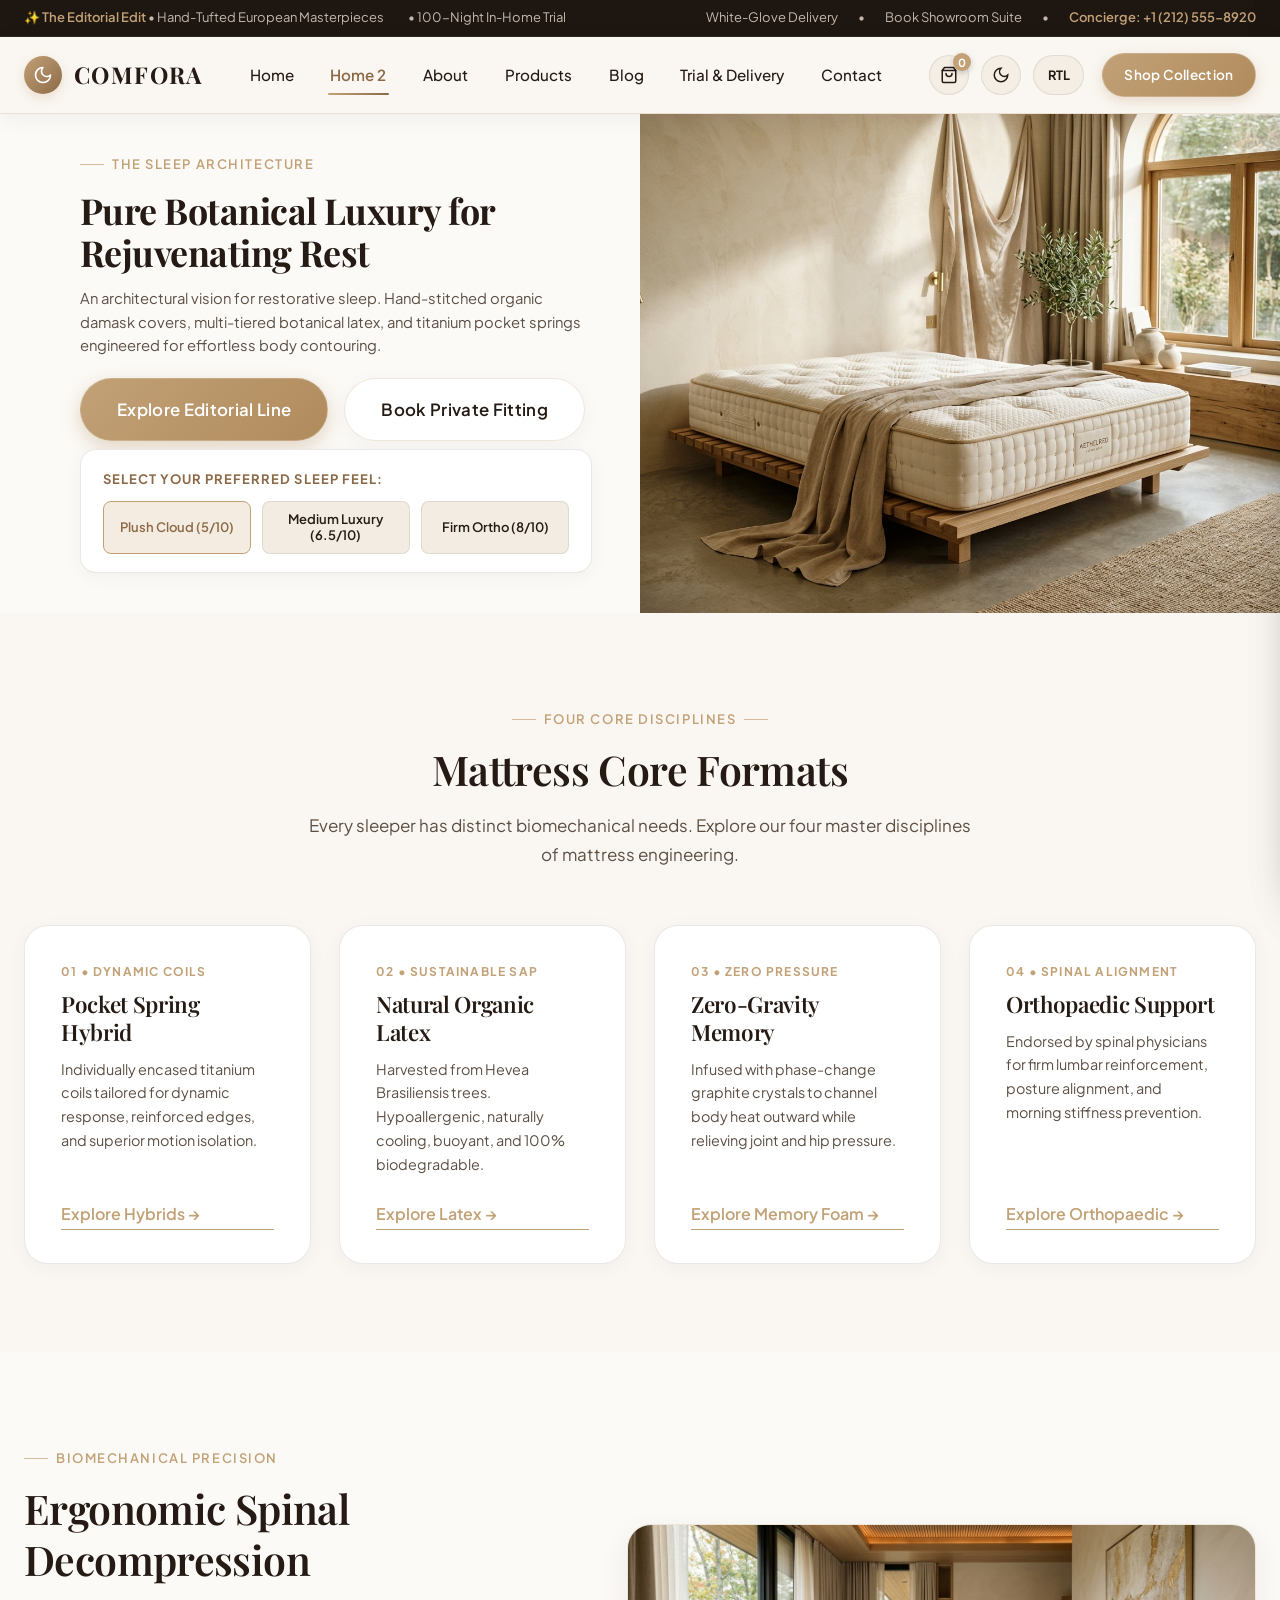
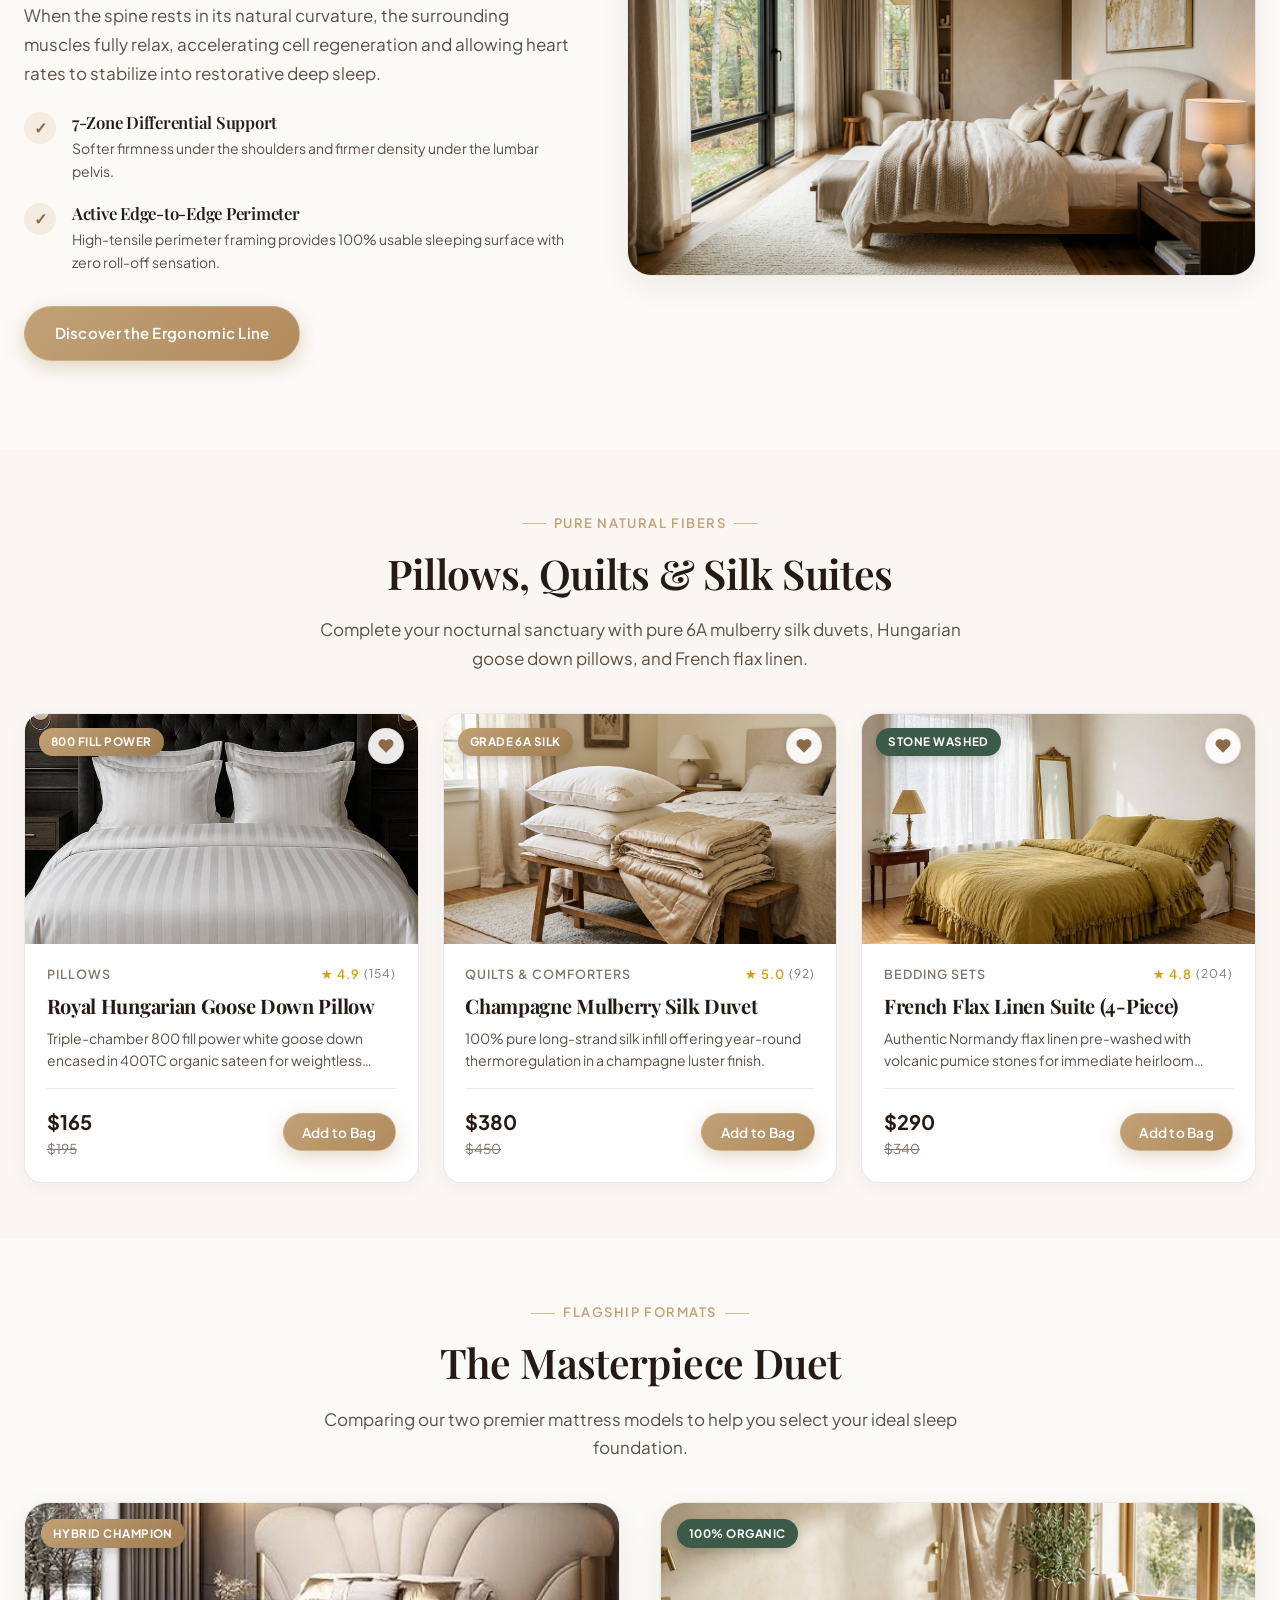
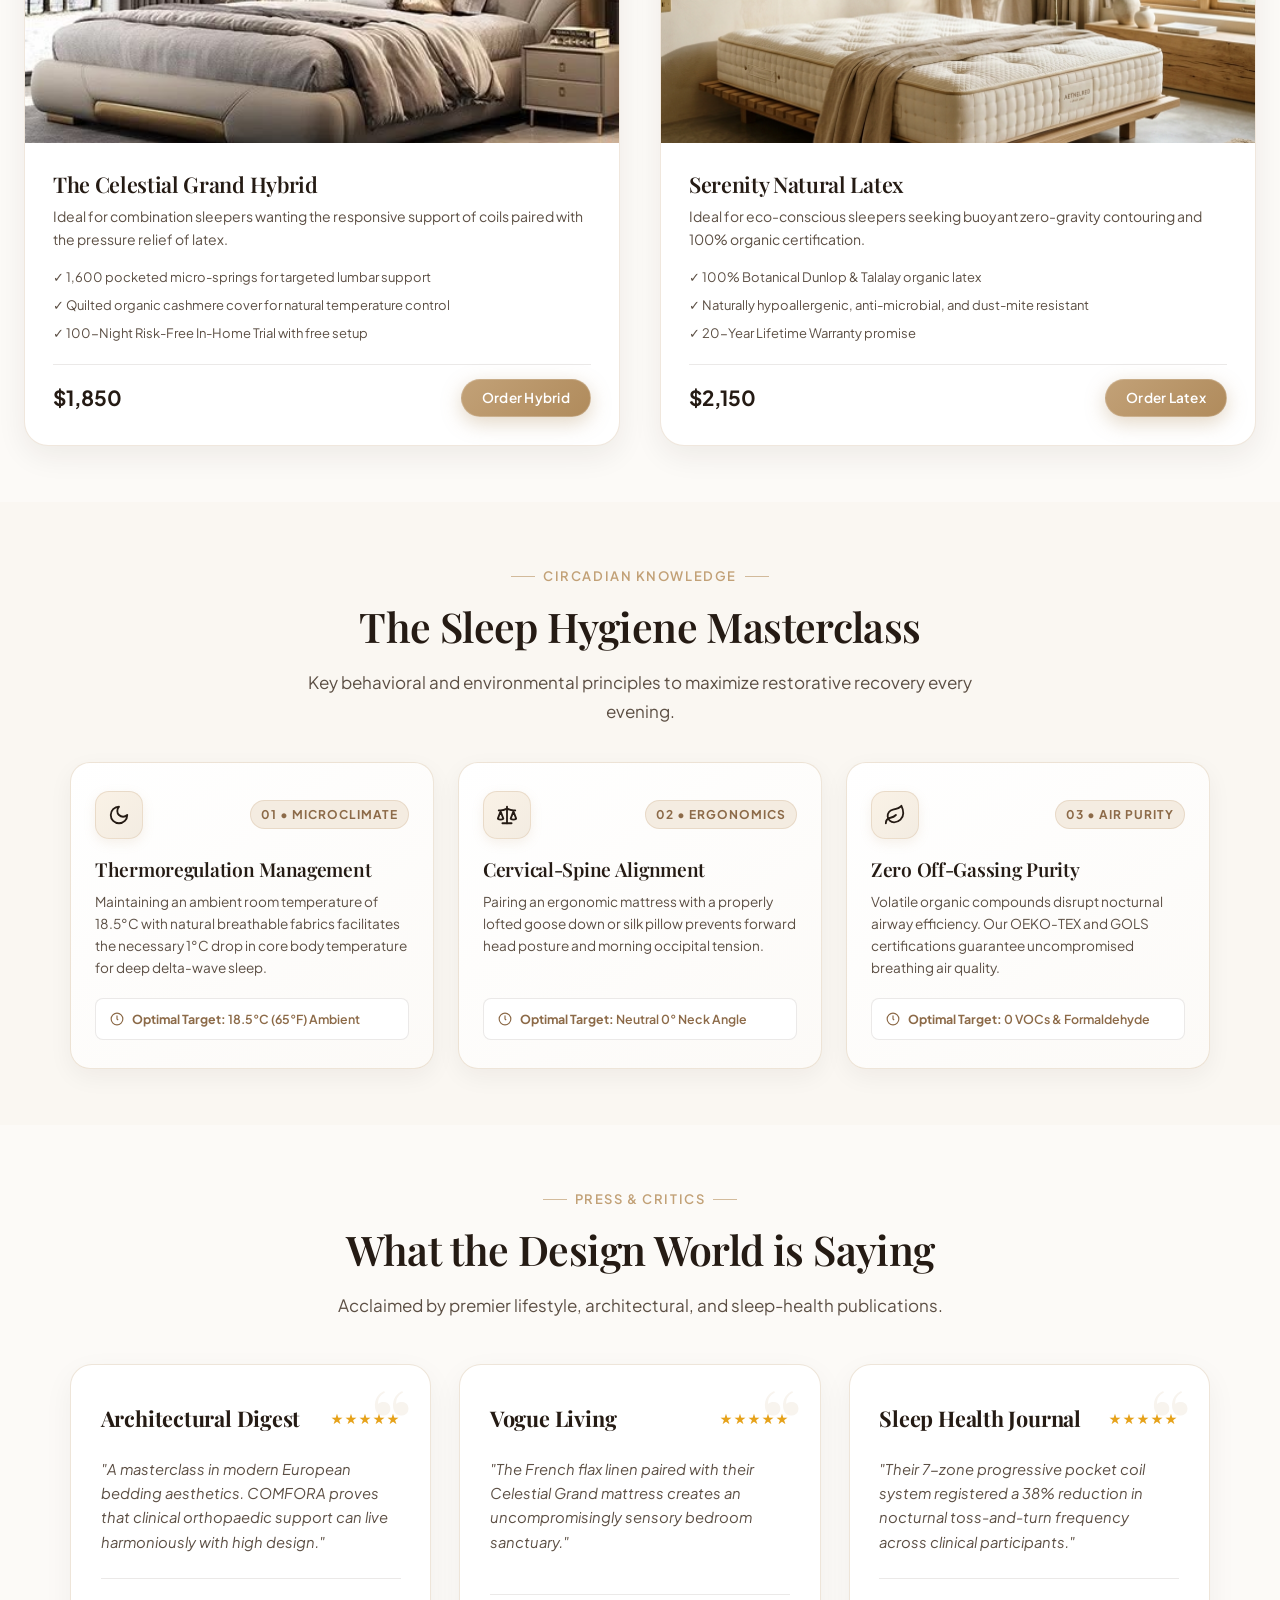
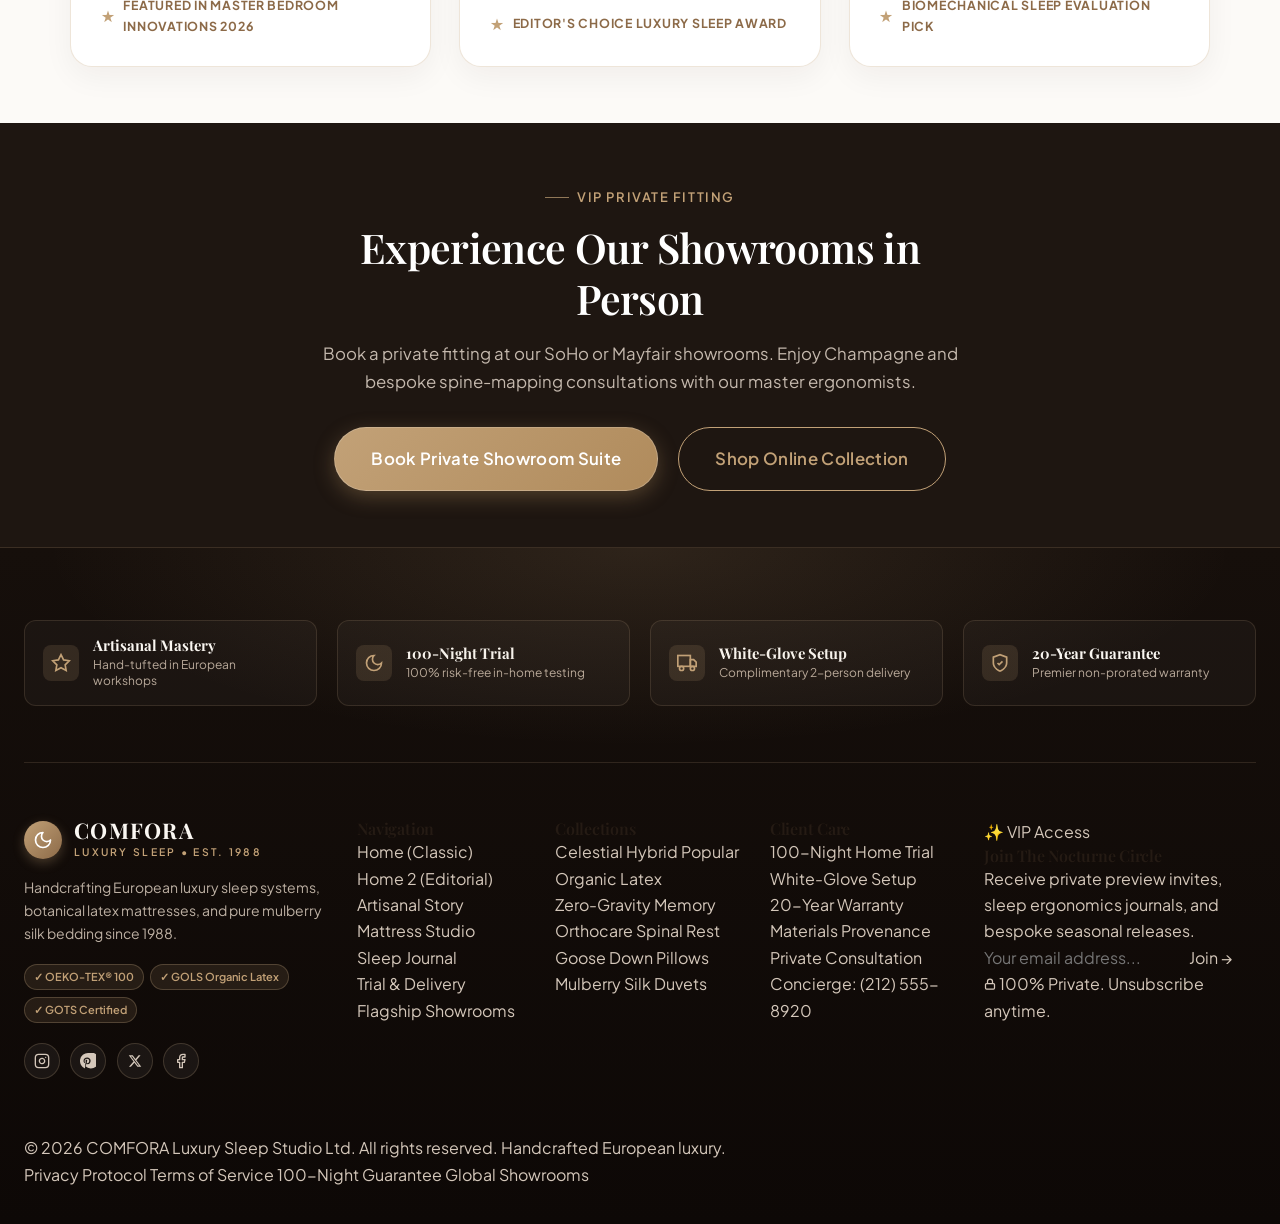
==== home2.html @ 0bb502ea "first commit" ====
<!DOCTYPE html>
<html lang="en">
<head>
  <meta charset="UTF-8">
  <meta name="viewport" content="width=device-width, initial-scale=1.0">
  <title>COMFORA | Modern Editorial Studio - Curated Mattresses &amp; Bedding</title>
  <meta name="description" content="Explore COMFORA's editorial mattress collection: botanical latex, pocket spring systems, silk quilts, and luxury down pillows with a 100-night trial.">
  <link rel="icon" type="image/svg+xml" href="assets/images/favicon.svg">
  <link rel="stylesheet" href="assets/css/style.css">
  <link rel="stylesheet" href="assets/css/components.css">
  <link rel="stylesheet" href="assets/css/pages.css">
</head>
<body>

  <!-- Top Bar -->
  <div class="top-bar">
    <div class="top-bar-inner">
      <div class="top-bar-left">
        <span>✨ <strong class="top-bar-highlight">The Editorial Edit</strong> • Hand-Tufted European Masterpieces</span>
        <span>• 100-Night In-Home Trial</span>
      </div>
      <div class="top-bar-right">
        <a href="trial-delivery.html" class="top-bar-link">White-Glove Delivery</a>
        <span>•</span>
        <a href="contact.html" class="top-bar-link">Book Showroom Suite</a>
        <span>•</span>
        <span class="top-bar-highlight">Concierge: +1 (212) 555-8920</span>
      </div>
    </div>
  </div>

  <!-- Site Header -->
  <header class="site-header">
    <div class="container header-inner">
      <!-- Logo -->
      <a href="index.html" class="brand-logo">
        <div class="brand-icon">
          <svg width="20" height="20" viewBox="0 0 24 24" fill="none" stroke="currentColor" stroke-width="2" stroke-linecap="round" stroke-linejoin="round">
            <path d="M12 3a6 6 0 0 0 9 9 9 9 0 1 1-9-9Z"/>
          </svg>
        </div>
        <div class="brand-text">
          <span class="brand-name">COMFORA</span>
        </div>
      </a>

      <!-- Desktop Navigation -->
      <nav class="main-nav">
        <a href="index.html" class="nav-link">Home</a>
        <a href="home2.html" class="nav-link active">Home 2</a>
        <a href="about.html" class="nav-link">About</a>
        <a href="products.html" class="nav-link">Products</a>
        <a href="blog.html" class="nav-link">Blog</a>
        <a href="trial-delivery.html" class="nav-link">Trial & Delivery</a>
        <a href="contact.html" class="nav-link">Contact</a>
      </nav>

      <!-- Header Actions -->
      <div class="header-actions">


        <button class="header-action-btn header-cart-btn" onclick="AuraCart.openCartDrawer()" aria-label="Shopping Bag" title="Shopping Bag">
          <svg width="18" height="18" viewBox="0 0 24 24" fill="none" stroke="currentColor" stroke-width="2" stroke-linecap="round" stroke-linejoin="round"><path d="M6 2 3 6v14a2 2 0 0 0 2 2h14a2 2 0 0 0 2-2V6l-3-4Z"/><path d="M3 6h18"/><path d="M16 10a4 4 0 0 1-8 0"/></svg>
          <span class="header-badge-count cart-count-badge">0</span>
        </button>

        <button class="header-action-btn header-theme-toggle" onclick="AuraTheme.toggleTheme(event)" aria-label="Toggle Theme" title="Toggle Theme"><svg width="18" height="18" viewBox="0 0 24 24" fill="none" stroke="currentColor" stroke-width="2"><path d="M12 3a6 6 0 0 0 9 9 9 9 0 1 1-9-9Z"/></svg></button>
        <button class="header-rtl-btn header-rtl-toggle" onclick="AuraTheme.toggleRTL(event)" aria-label="Toggle Direction" title="Toggle RTL/LTR">RTL</button>

        <a href="products.html" class="btn btn-primary btn-sm header-cta-btn">Shop Collection</a>

        <button class="hamburger-btn" id="hamburgerBtn" aria-label="Toggle Menu">
          <span class="hamburger-line"></span>
          <span class="hamburger-line"></span>
          <span class="hamburger-line"></span>
        </button>
      </div>
    </div>
  </header>

  <!-- Mobile Drawer Menu -->
  <div class="mobile-nav-backdrop" id="mobileNavBackdrop"></div>
  <aside class="mobile-nav-drawer" id="mobileNavDrawer">
    <div class="mobile-nav-header">
      <div class="brand-text">
        <span class="brand-name" style="font-size: 1.25rem;">COMFORA</span>
      </div>
      <button class="mobile-nav-close" id="mobileNavClose" aria-label="Close Menu">✕</button>
    </div>

    <!-- Mobile Cart Button in Drawer -->
    <div class="mobile-drawer-cart-row">
      <button class="mobile-drawer-cart-btn" onclick="AuraCart.openCartDrawer(); document.getElementById('mobileNavClose').click();">
        <svg width="18" height="18" viewBox="0 0 24 24" fill="none" stroke="currentColor" stroke-width="2"><path d="M6 2 3 6v14a2 2 0 0 0 2 2h14a2 2 0 0 0 2-2V6l-3-4Z"/><path d="M3 6h18"/><path d="M16 10a4 4 0 0 1-8 0"/></svg>
        <span>Shopping Bag (<strong class="cart-count-badge">0</strong>)</span>
      </button>
    </div>

    <nav class="mobile-nav-links">
      <a href="index.html" class="mobile-nav-link">Home <span>→</span></a>
      <a href="home2.html" class="mobile-nav-link active">Home 2 <span>→</span></a>
      <a href="about.html" class="mobile-nav-link">About Us <span>→</span></a>
      <a href="products.html" class="mobile-nav-link">Mattresses &amp; Bedding <span>→</span></a>
      <a href="blog.html" class="mobile-nav-link">Sleep Journal <span>→</span></a>
      <a href="trial-delivery.html" class="mobile-nav-link">100-Night Trial &amp; Delivery <span>→</span></a>
      <a href="contact.html" class="mobile-nav-link">Showrooms &amp; Contact <span>→</span></a>
    </nav>
    <div style="margin-top: auto; padding-top: 1.5rem; border-top: 1px solid var(--border-light);">
      <a href="products.html" class="btn btn-primary btn-block" style="width: 100%; margin-bottom: 0.75rem; text-align: center;">Shop Collection</a>
      <div style="font-size: 0.8125rem; color: var(--text-muted); text-align: center;">VIP Concierge: +1 (212) 555-8920</div>
    </div>
  </aside>

  <!-- MAIN PAGE CONTENT (EXACTLY 8 SECTIONS) -->
  <main id="mainContent">

    <!-- SECTION 1: EDITORIAL SPLIT-SCREEN HERO -->
    <section class="hero-split" id="editorialHeroSection">
      <div class="hero-split-left">
        <span class="section-tag no-after">The Sleep Architecture</span>
        <h1 class="hero-title" style="font-size: clamp(1.85rem, 2.8vw, 2.5rem);">
          Pure Botanical Luxury for Rejuvenating Rest
        </h1>
        <p class="hero-lead">
          An architectural vision for restorative sleep. Hand-stitched organic damask covers, multi-tiered botanical latex, and titanium pocket springs engineered for effortless body contouring.
        </p>

        <div style="display: flex; gap: 1rem; flex-wrap: wrap;">
          <a href="products.html" class="btn btn-primary btn-lg">Explore Editorial Line</a>
          <a href="contact.html" class="btn btn-secondary btn-lg">Book Private Fitting</a>
        </div>

        <!-- Interactive Mattress Quick Selector -->
        <div class="hero-quick-selector">
          <div style="font-size: 0.8125rem; font-weight: 700; text-transform: uppercase; color: var(--accent-bronze); letter-spacing: 0.08em;">
            Select Your Preferred Sleep Feel:
          </div>
          <div class="selector-grid">
            <button class="selector-option-btn active" onclick="this.parentElement.querySelectorAll('.selector-option-btn').forEach(b=>b.classList.remove('active')); this.classList.add('active');">
              Plush Cloud (5/10)
            </button>
            <button class="selector-option-btn" onclick="this.parentElement.querySelectorAll('.selector-option-btn').forEach(b=>b.classList.remove('active')); this.classList.add('active');">
              Medium Luxury (6.5/10)
            </button>
            <button class="selector-option-btn" onclick="this.parentElement.querySelectorAll('.selector-option-btn').forEach(b=>b.classList.remove('active')); this.classList.add('active');">
              Firm Ortho (8/10)
            </button>
          </div>
        </div>
      </div>

      <div class="hero-split-right">
        <img src="assets/images/hero_editorial.jpg" alt="COMFORA Editorial Mattress in Architecturally Lit Room">
      </div>
    </section>

    <!-- SECTION 2: MATTRESS ARCHITECTURAL CATEGORIES -->
    <section class="section-padding" id="categoriesArchitectureSection">
      <div class="container">
        <div class="section-header">
          <span class="section-tag">Four Core Disciplines</span>
          <h2 class="section-title">Mattress Core Formats</h2>
          <p class="section-desc">Every sleeper has distinct biomechanical needs. Explore our four master disciplines of mattress engineering.</p>
        </div>

        <div style="display: grid; grid-template-columns: repeat(auto-fit, minmax(260px, 1fr)); gap: 1.75rem;">
          <!-- Discipline 1 -->
          <div style="background: var(--bg-card); border-radius: var(--radius-lg); padding: 2.25rem; border: 1px solid var(--border-light); box-shadow: var(--shadow-subtle); display: flex; flex-direction: column;">
            <div style="font-size: 0.75rem; font-weight: 700; color: var(--accent-gold); text-transform: uppercase; letter-spacing: 0.1em; margin-bottom: 0.5rem;">01 • Dynamic Coils</div>
            <h3 style="font-family: var(--font-serif); font-size: 1.4rem; margin-bottom: 0.75rem;">Pocket Spring Hybrid</h3>
            <p style="font-size: 0.9rem; color: var(--text-secondary); line-height: 1.65; margin-bottom: 1.5rem;">Individually encased titanium coils tailored for dynamic response, reinforced edges, and superior motion isolation.</p>
            <a href="products.html" class="btn-link" style="margin-top: auto;">Explore Hybrids →</a>
          </div>

          <!-- Discipline 2 -->
          <div style="background: var(--bg-card); border-radius: var(--radius-lg); padding: 2.25rem; border: 1px solid var(--border-light); box-shadow: var(--shadow-subtle); display: flex; flex-direction: column;">
            <div style="font-size: 0.75rem; font-weight: 700; color: var(--accent-gold); text-transform: uppercase; letter-spacing: 0.1em; margin-bottom: 0.5rem;">02 • Sustainable Sap</div>
            <h3 style="font-family: var(--font-serif); font-size: 1.4rem; margin-bottom: 0.75rem;">Natural Organic Latex</h3>
            <p style="font-size: 0.9rem; color: var(--text-secondary); line-height: 1.65; margin-bottom: 1.5rem;">Harvested from Hevea Brasiliensis trees. Hypoallergenic, naturally cooling, buoyant, and 100% biodegradable.</p>
            <a href="products.html" class="btn-link" style="margin-top: auto;">Explore Latex →</a>
          </div>

          <!-- Discipline 3 -->
          <div style="background: var(--bg-card); border-radius: var(--radius-lg); padding: 2.25rem; border: 1px solid var(--border-light); box-shadow: var(--shadow-subtle); display: flex; flex-direction: column;">
            <div style="font-size: 0.75rem; font-weight: 700; color: var(--accent-gold); text-transform: uppercase; letter-spacing: 0.1em; margin-bottom: 0.5rem;">03 • Zero Pressure</div>
            <h3 style="font-family: var(--font-serif); font-size: 1.4rem; margin-bottom: 0.75rem;">Zero-Gravity Memory</h3>
            <p style="font-size: 0.9rem; color: var(--text-secondary); line-height: 1.65; margin-bottom: 1.5rem;">Infused with phase-change graphite crystals to channel body heat outward while relieving joint and hip pressure.</p>
            <a href="products.html" class="btn-link" style="margin-top: auto;">Explore Memory Foam →</a>
          </div>

          <!-- Discipline 4 -->
          <div style="background: var(--bg-card); border-radius: var(--radius-lg); padding: 2.25rem; border: 1px solid var(--border-light); box-shadow: var(--shadow-subtle); display: flex; flex-direction: column;">
            <div style="font-size: 0.75rem; font-weight: 700; color: var(--accent-gold); text-transform: uppercase; letter-spacing: 0.1em; margin-bottom: 0.5rem;">04 • Spinal Alignment</div>
            <h3 style="font-family: var(--font-serif); font-size: 1.4rem; margin-bottom: 0.75rem;">Orthopaedic Support</h3>
            <p style="font-size: 0.9rem; color: var(--text-secondary); line-height: 1.65; margin-bottom: 1.5rem;">Endorsed by spinal physicians for firm lumbar reinforcement, posture alignment, and morning stiffness prevention.</p>
            <a href="products.html" class="btn-link" style="margin-top: auto;">Explore Orthopaedic →</a>
          </div>
        </div>
      </div>
    </section>

    <!-- SECTION 3: COMFORT & SUPPORT HIGHLIGHTS -->
    <section class="section-padding" style="background-color: var(--bg-card-alt);" id="comfortSupportSection">
      <div class="container">
        <div class="grid-split-2col">
          <div>
            <span class="section-tag no-after">Biomechanical Precision</span>
            <h2 class="section-title">Ergonomic Spinal Decompression</h2>
            <p class="section-desc" style="margin-bottom: 1.5rem;">
              When the spine rests in its natural curvature, the surrounding muscles fully relax, accelerating cell regeneration and allowing heart rates to stabilize into restorative deep sleep.
            </p>

            <div style="display: flex; flex-direction: column; gap: 1.25rem; margin-bottom: 2rem;">
              <div style="display: flex; gap: 1rem; align-items: flex-start;">
                <div style="width: 32px; height: 32px; border-radius: 50%; background-color: var(--accent-gold-light); color: var(--accent-bronze); display: flex; align-items: center; justify-content: center; font-weight: 700; flex-shrink: 0;">✓</div>
                <div>
                  <h4 style="font-size: 1.05rem; margin-bottom: 0.25rem;">7-Zone Differential Support</h4>
                  <p style="font-size: 0.875rem; color: var(--text-secondary);">Softer firmness under the shoulders and firmer density under the lumbar pelvis.</p>
                </div>
              </div>

              <div style="display: flex; gap: 1rem; align-items: flex-start;">
                <div style="width: 32px; height: 32px; border-radius: 50%; background-color: var(--accent-gold-light); color: var(--accent-bronze); display: flex; align-items: center; justify-content: center; font-weight: 700; flex-shrink: 0;">✓</div>
                <div>
                  <h4 style="font-size: 1.05rem; margin-bottom: 0.25rem;">Active Edge-to-Edge Perimeter</h4>
                  <p style="font-size: 0.875rem; color: var(--text-secondary);">High-tensile perimeter framing provides 100% usable sleeping surface with zero roll-off sensation.</p>
                </div>
              </div>
            </div>

            <a href="products.html" class="btn btn-primary">Discover the Ergonomic Line</a>
          </div>

          <div style="border-radius: var(--radius-lg); overflow: hidden; box-shadow: var(--shadow-card); border: 1px solid var(--border-subtle);">
            <img src="assets/images/hero_main.jpg" alt="Ergonomic spinal alignment mattress in master bedroom">
          </div>
        </div>
      </div>
    </section>

    <!-- SECTION 4: PILLOWS & BEDDING SHOWCASE -->
    <section class="section-padding-sm" id="beddingShowcaseSection">
      <div class="container">
        <div class="section-header" style="margin-bottom: 2.5rem;">
          <span class="section-tag">Pure Natural Fibers</span>
          <h2 class="section-title">Pillows, Quilts &amp; Silk Suites</h2>
          <p class="section-desc">Complete your nocturnal sanctuary with pure 6A mulberry silk duvets, Hungarian goose down pillows, and French flax linen.</p>
        </div>

        <div class="bedding-compact-grid">
          <!-- Item 1 -->
          <div class="product-card" data-product-id="bed-1">
            <div class="product-card-media">
              <img src="assets/images/Royal Hungarian Goose Down Pillow.jpg" alt="Royal Hungarian Goose Down Pillow">
              <div class="product-badge-group">
                <span class="product-badge badge-gold">800 Fill Power</span>
              </div>
              <div class="product-card-actions">
                <button class="card-action-btn" data-wishlist-id="bed-1" onclick="AuraCart.toggleWishlist('bed-1')">
                  <svg width="18" height="18" viewBox="0 0 24 24" fill="currentColor" stroke="none"><path d="M19 14c1.49-1.46 3-3.21 3-5.5A5.5 5.5 0 0 0 16.5 3c-1.76 0-3 .5-4.5 2-1.5-1.5-2.74-2-4.5-2A5.5 5.5 0 0 0 2 8.5c0 2.3 1.5 4.05 3 5.5l7 7Z"/></svg>
                </button>
              </div>
            </div>
            <div class="product-card-body">
              <div class="product-category-meta">
                <span>Pillows</span>
                <div class="product-rating">★ 4.9 <span>(154)</span></div>
              </div>
              <h3 class="product-card-title"><a href="products.html">Royal Hungarian Goose Down Pillow</a></h3>
              <p class="product-card-desc">Triple-chamber 800 fill power white goose down encased in 400TC organic sateen for weightless neck posture.</p>
              <div class="product-card-footer">
                <div class="product-price-box">
                  <span class="price-current">$165</span>
                  <span class="price-original">$195</span>
                </div>
                <button class="btn btn-primary card-add-cart-btn" onclick="AuraCart.addToCart('bed-1', 'Queen', 1)">Add to Bag</button>
              </div>
            </div>
          </div>

          <!-- Item 2 -->
          <div class="product-card" data-product-id="bed-2">
            <div class="product-card-media">
              <img src="assets/images/bedding_pillows.jpg" alt="Champagne Mulberry Silk Duvet">
              <div class="product-badge-group">
                <span class="product-badge badge-gold">Grade 6A Silk</span>
              </div>
              <div class="product-card-actions">
                <button class="card-action-btn" data-wishlist-id="bed-2" onclick="AuraCart.toggleWishlist('bed-2')">
                  <svg width="18" height="18" viewBox="0 0 24 24" fill="currentColor" stroke="none"><path d="M19 14c1.49-1.46 3-3.21 3-5.5A5.5 5.5 0 0 0 16.5 3c-1.76 0-3 .5-4.5 2-1.5-1.5-2.74-2-4.5-2A5.5 5.5 0 0 0 2 8.5c0 2.3 1.5 4.05 3 5.5l7 7Z"/></svg>
                </button>
              </div>
            </div>
            <div class="product-card-body">
              <div class="product-category-meta">
                <span>Quilts &amp; Comforters</span>
                <div class="product-rating">★ 5.0 <span>(92)</span></div>
              </div>
              <h3 class="product-card-title"><a href="products.html">Champagne Mulberry Silk Duvet</a></h3>
              <p class="product-card-desc">100% pure long-strand silk infill offering year-round thermoregulation in a champagne luster finish.</p>
              <div class="product-card-footer">
                <div class="product-price-box">
                  <span class="price-current">$380</span>
                  <span class="price-original">$450</span>
                </div>
                <button class="btn btn-primary card-add-cart-btn" onclick="AuraCart.addToCart('bed-2', 'King', 1)">Add to Bag</button>
              </div>
            </div>
          </div>

          <!-- Item 3 -->
          <div class="product-card" data-product-id="bed-3">
            <div class="product-card-media">
              <img src="assets/images/Heritage French Flax Linen Bedding Set.jpg" alt="Heritage French Flax Linen Bedding Set">
              <div class="product-badge-group">
                <span class="product-badge badge-trial">Stone Washed</span>
              </div>
              <div class="product-card-actions">
                <button class="card-action-btn" data-wishlist-id="bed-3" onclick="AuraCart.toggleWishlist('bed-3')">
                  <svg width="18" height="18" viewBox="0 0 24 24" fill="currentColor" stroke="none"><path d="M19 14c1.49-1.46 3-3.21 3-5.5A5.5 5.5 0 0 0 16.5 3c-1.76 0-3 .5-4.5 2-1.5-1.5-2.74-2-4.5-2A5.5 5.5 0 0 0 2 8.5c0 2.3 1.5 4.05 3 5.5l7 7Z"/></svg>
                </button>
              </div>
            </div>
            <div class="product-card-body">
              <div class="product-category-meta">
                <span>Bedding Sets</span>
                <div class="product-rating">★ 4.8 <span>(204)</span></div>
              </div>
              <h3 class="product-card-title"><a href="products.html">French Flax Linen Suite (4-Piece)</a></h3>
              <p class="product-card-desc">Authentic Normandy flax linen pre-washed with volcanic pumice stones for immediate heirloom softness.</p>
              <div class="product-card-footer">
                <div class="product-price-box">
                  <span class="price-current">$290</span>
                  <span class="price-original">$340</span>
                </div>
                <button class="btn btn-primary card-add-cart-btn" onclick="AuraCart.addToCart('bed-3', 'Queen', 1)">Add to Bag</button>
              </div>
            </div>
          </div>
        </div>
      </div>
    </section>

    <!-- SECTION 5: FEATURED BESPOKE MATTRESSES -->
    <section class="section-padding-sm" style="background-color: var(--bg-card-alt);" id="featuredMasterpiecesSection">
      <div class="container">
        <div class="section-header" style="margin-bottom: 2.5rem;">
          <span class="section-tag">Flagship Formats</span>
          <h2 class="section-title">The Masterpiece Duet</h2>
          <p class="section-desc">Comparing our two premier mattress models to help you select your ideal sleep foundation.</p>
        </div>

        <div class="grid-equal-2col">
          <!-- Model 1 -->
          <div style="background: var(--bg-card); border-radius: var(--radius-lg); overflow: hidden; border: 1px solid var(--border-subtle); box-shadow: var(--shadow-card); display: flex; flex-direction: column;">
            <div style="height: 240px; position: relative;">
              <img src="assets/images/The Celestial Grand Hybrid.jpg" alt="Celestial Grand Hybrid" style="width:100%; height:100%; object-fit:cover;">
              <span class="product-badge badge-gold" style="position: absolute; top: 16px; left: 16px;">Hybrid Champion</span>
            </div>
            <div style="padding: 1.75rem; flex-grow: 1; display: flex; flex-direction: column;">
              <h3 style="font-size: 1.35rem; font-family: var(--font-serif); margin-bottom: 0.4rem;">The Celestial Grand Hybrid</h3>
              <p style="font-size: 0.875rem; color: var(--text-secondary); margin-bottom: 1rem;">Ideal for combination sleepers wanting the responsive support of coils paired with the pressure relief of latex.</p>
              
              <ul style="display: flex; flex-direction: column; gap: 0.4rem; font-size: 0.8125rem; color: var(--text-secondary); margin-bottom: 1.25rem;">
                <li>✓ 1,600 pocketed micro-springs for targeted lumbar support</li>
                <li>✓ Quilted organic cashmere cover for natural temperature control</li>
                <li>✓ 100-Night Risk-Free In-Home Trial with free setup</li>
              </ul>

              <div style="margin-top: auto; display: flex; align-items: center; justify-content: space-between; padding-top: 0.85rem; border-top: 1px solid var(--border-light);">
                <span style="font-size: 1.3rem; font-weight: 700; color: var(--text-primary);">$1,850</span>
                <button class="btn btn-primary btn-sm" onclick="AuraCart.addToCart('mat-1', 'Queen', 1)">Order Hybrid</button>
              </div>
            </div>
          </div>

          <!-- Model 2 -->
          <div style="background: var(--bg-card); border-radius: var(--radius-lg); overflow: hidden; border: 1px solid var(--border-subtle); box-shadow: var(--shadow-card); display: flex; flex-direction: column;">
            <div style="height: 240px; position: relative;">
              <img src="assets/images/hero_editorial.jpg" alt="Serenity Natural Latex" style="width:100%; height:100%; object-fit:cover;">
              <span class="product-badge badge-trial" style="position: absolute; top: 16px; left: 16px;">100% Organic</span>
            </div>
            <div style="padding: 1.75rem; flex-grow: 1; display: flex; flex-direction: column;">
              <h3 style="font-size: 1.35rem; font-family: var(--font-serif); margin-bottom: 0.4rem;">Serenity Natural Latex</h3>
              <p style="font-size: 0.875rem; color: var(--text-secondary); margin-bottom: 1rem;">Ideal for eco-conscious sleepers seeking buoyant zero-gravity contouring and 100% organic certification.</p>
              
              <ul style="display: flex; flex-direction: column; gap: 0.4rem; font-size: 0.8125rem; color: var(--text-secondary); margin-bottom: 1.25rem;">
                <li>✓ 100% Botanical Dunlop &amp; Talalay organic latex</li>
                <li>✓ Naturally hypoallergenic, anti-microbial, and dust-mite resistant</li>
                <li>✓ 20-Year Lifetime Warranty promise</li>
              </ul>

              <div style="margin-top: auto; display: flex; align-items: center; justify-content: space-between; padding-top: 0.85rem; border-top: 1px solid var(--border-light);">
                <span style="font-size: 1.3rem; font-weight: 700; color: var(--text-primary);">$2,150</span>
                <button class="btn btn-primary btn-sm" onclick="AuraCart.addToCart('mat-2', 'King', 1)">Order Latex</button>
              </div>
            </div>
          </div>
        </div>
      </div>
    </section>

    <!-- SECTION 6: SLEEP WELLNESS MASTERCLASS / EDUCATION -->
    <section class="section-padding-sm" id="sleepEducationSection">
      <div class="container">
        <div class="section-header" style="margin-bottom: 2.25rem;">
          <span class="section-tag">Circadian Knowledge</span>
          <h2 class="section-title">The Sleep Hygiene Masterclass</h2>
          <p class="section-desc">Key behavioral and environmental principles to maximize restorative recovery every evening.</p>
        </div>

        <div class="masterclass-compact-grid">
          <!-- Card 1 -->
          <div class="masterclass-card-anim">
            <div class="masterclass-top-bar">
              <div class="masterclass-icon-badge">
                <svg width="22" height="22" viewBox="0 0 24 24" fill="none" stroke="currentColor" stroke-width="2" stroke-linecap="round" stroke-linejoin="round">
                  <path d="M12 3a6 6 0 0 0 9 9 9 9 0 1 1-9-9Z"/>
                </svg>
              </div>
              <span class="masterclass-step-pill">01 • Microclimate</span>
            </div>
            <h3 class="masterclass-card-title">Thermoregulation Management</h3>
            <p class="masterclass-card-desc">Maintaining an ambient room temperature of 18.5°C with natural breathable fabrics facilitates the necessary 1°C drop in core body temperature for deep delta-wave sleep.</p>
            <div class="masterclass-takeaway-pill">
              <svg width="14" height="14" viewBox="0 0 24 24" fill="none" stroke="currentColor" stroke-width="2"><circle cx="12" cy="12" r="10"/><polyline points="12 6 12 12 14 14"/></svg>
              <span><strong>Optimal Target:</strong> 18.5°C (65°F) Ambient</span>
            </div>
          </div>

          <!-- Card 2 -->
          <div class="masterclass-card-anim">
            <div class="masterclass-top-bar">
              <div class="masterclass-icon-badge">
                <svg width="22" height="22" viewBox="0 0 24 24" fill="none" stroke="currentColor" stroke-width="2" stroke-linecap="round" stroke-linejoin="round">
                  <path d="m16 16 3-8 3 8c-.87.65-1.92 1-3 1s-2.13-.35-3-1Z"/>
                  <path d="m2 16 3-8 3 8c-.87.65-1.92 1-3 1s-2.13-.35-3-1Z"/>
                  <path d="M7 21h10"/>
                  <path d="M12 3v18"/>
                  <path d="M3 7h2c2 0 5-1 7-2 2 1 5 2 7 2h2"/>
                </svg>
              </div>
              <span class="masterclass-step-pill">02 • Ergonomics</span>
            </div>
            <h3 class="masterclass-card-title">Cervical-Spine Alignment</h3>
            <p class="masterclass-card-desc">Pairing an ergonomic mattress with a properly lofted goose down or silk pillow prevents forward head posture and morning occipital tension.</p>
            <div class="masterclass-takeaway-pill">
              <svg width="14" height="14" viewBox="0 0 24 24" fill="none" stroke="currentColor" stroke-width="2"><circle cx="12" cy="12" r="10"/><polyline points="12 6 12 12 14 14"/></svg>
              <span><strong>Optimal Target:</strong> Neutral 0° Neck Angle</span>
            </div>
          </div>

          <!-- Card 3 -->
          <div class="masterclass-card-anim">
            <div class="masterclass-top-bar">
              <div class="masterclass-icon-badge">
                <svg width="22" height="22" viewBox="0 0 24 24" fill="none" stroke="currentColor" stroke-width="2" stroke-linecap="round" stroke-linejoin="round">
                  <path d="M11 20A7 7 0 0 1 9.8 6.1C15.5 5 17 4.48 19 2c1 2 2 4.18 2 8 0 5.5-4.78 10-10 10Z"/>
                  <path d="M2 21c0-3 1.85-5.36 5.08-6C9.5 14.52 12 13 13 12"/>
                </svg>
              </div>
              <span class="masterclass-step-pill">03 • Air Purity</span>
            </div>
            <h3 class="masterclass-card-title">Zero Off-Gassing Purity</h3>
            <p class="masterclass-card-desc">Volatile organic compounds disrupt nocturnal airway efficiency. Our OEKO-TEX and GOLS certifications guarantee uncompromised breathing air quality.</p>
            <div class="masterclass-takeaway-pill">
              <svg width="14" height="14" viewBox="0 0 24 24" fill="none" stroke="currentColor" stroke-width="2"><circle cx="12" cy="12" r="10"/><polyline points="12 6 12 12 14 14"/></svg>
              <span><strong>Optimal Target:</strong> 0 VOCs &amp; Formaldehyde</span>
            </div>
          </div>
        </div>
      </div>
    </section>

    <!-- SECTION 7: EDITORIAL PRESS & VERIFIED REVIEWS -->
    <section class="section-padding-sm" style="background-color: var(--bg-card-alt);" id="editorialReviewsSection">
      <div class="container">
        <div class="section-header" style="margin-bottom: 2.75rem;">
          <span class="section-tag">Press &amp; Critics</span>
          <h2 class="section-title">What the Design World is Saying</h2>
          <p class="section-desc">Acclaimed by premier lifestyle, architectural, and sleep-health publications.</p>
        </div>

        <div class="editorial-press-grid">
          <!-- Press Card 1 -->
          <div class="editorial-press-card">
            <span class="press-watermark-quote">“</span>
            <div>
              <div class="press-card-header">
                <span class="press-pub-name">Architectural Digest</span>
                <span class="press-pub-rating">★★★★★</span>
              </div>
              <p class="press-quote-body">
                "A masterclass in modern European bedding aesthetics. COMFORA proves that clinical orthopaedic support can live harmoniously with high design."
              </p>
            </div>
            <div class="press-accolade-footer">
              <span class="press-accolade-icon">★</span>
              <span>Featured in Master Bedroom Innovations 2026</span>
            </div>
          </div>

          <!-- Press Card 2 -->
          <div class="editorial-press-card">
            <span class="press-watermark-quote">“</span>
            <div>
              <div class="press-card-header">
                <span class="press-pub-name">Vogue Living</span>
                <span class="press-pub-rating">★★★★★</span>
              </div>
              <p class="press-quote-body">
                "The French flax linen paired with their Celestial Grand mattress creates an uncompromisingly sensory bedroom sanctuary."
              </p>
            </div>
            <div class="press-accolade-footer">
              <span class="press-accolade-icon">★</span>
              <span>Editor's Choice Luxury Sleep Award</span>
            </div>
          </div>

          <!-- Press Card 3 -->
          <div class="editorial-press-card">
            <span class="press-watermark-quote">“</span>
            <div>
              <div class="press-card-header">
                <span class="press-pub-name">Sleep Health Journal</span>
                <span class="press-pub-rating">★★★★★</span>
              </div>
              <p class="press-quote-body">
                "Their 7-zone progressive pocket coil system registered a 38% reduction in nocturnal toss-and-turn frequency across clinical participants."
              </p>
            </div>
            <div class="press-accolade-footer">
              <span class="press-accolade-icon">★</span>
              <span>Biomechanical Sleep Evaluation Pick</span>
            </div>
          </div>
        </div>
      </div>
    </section>

    <!-- SECTION 8: FINAL PROMOTIONAL VIP STUDIO CTA -->
    <section class="section-padding-sm" style="background: var(--bg-dark); color: #FFFFFF;" id="editorialCtaSection">
      <div class="container">
        <div style="text-align: center; max-width: 680px; margin: 0 auto;">
          <span class="section-tag no-after" style="color: var(--accent-gold);">VIP Private Fitting</span>
          <h2 class="section-title" style="color: #FFFFFF;">Experience Our Showrooms in Person</h2>
          <p style="color: var(--text-inverse-muted); margin-bottom: 2rem; font-size: 1.05rem;">
            Book a private fitting at our SoHo or Mayfair showrooms. Enjoy Champagne and bespoke spine-mapping consultations with our master ergonomists.
          </p>

          <div style="display: flex; justify-content: center; gap: 1.25rem; flex-wrap: wrap;">
            <a href="contact.html" class="btn btn-primary btn-lg">Book Private Showroom Suite</a>
            <a href="products.html" class="btn btn-outline-gold btn-lg">Shop Online Collection</a>
          </div>
        </div>
      </div>
    </section>

  </main>

  <!-- Global Footer -->
  <!-- Global Footer -->
  <footer class="site-footer">
    <div class="container">

      <!-- Footer Top Concierge & Trust Pillars Strip -->
      <div class="footer-top-strip">
        <div class="footer-pillar-card">
          <div class="footer-pillar-icon">
            <svg width="20" height="20" viewBox="0 0 24 24" fill="none" stroke="currentColor" stroke-width="2"><path d="M12 2l3.09 6.26L22 9.27l-5 4.87 1.18 6.88L12 17.77l-6.18 3.25L7 14.14 2 9.27l6.91-1.01L12 2z"/></svg>
          </div>
          <div>
            <div class="footer-pillar-title">Artisanal Mastery</div>
            <div class="footer-pillar-sub">Hand-tufted in European workshops</div>
          </div>
        </div>

        <div class="footer-pillar-card">
          <div class="footer-pillar-icon">
            <svg width="20" height="20" viewBox="0 0 24 24" fill="none" stroke="currentColor" stroke-width="2"><path d="M12 3a6 6 0 0 0 9 9 9 9 0 1 1-9-9Z"/></svg>
          </div>
          <div>
            <div class="footer-pillar-title">100-Night Trial</div>
            <div class="footer-pillar-sub">100% risk-free in-home testing</div>
          </div>
        </div>

        <div class="footer-pillar-card">
          <div class="footer-pillar-icon">
            <svg width="20" height="20" viewBox="0 0 24 24" fill="none" stroke="currentColor" stroke-width="2"><rect x="1" y="3" width="15" height="13"/><polygon points="16 8 20 8 23 11 23 16 16 16 8"/><circle cx="5.5" cy="18.5" r="2.5"/><circle cx="18.5" cy="18.5" r="2.5"/></svg>
          </div>
          <div>
            <div class="footer-pillar-title">White-Glove Setup</div>
            <div class="footer-pillar-sub">Complimentary 2-person delivery</div>
          </div>
        </div>

        <div class="footer-pillar-card">
          <div class="footer-pillar-icon">
            <svg width="20" height="20" viewBox="0 0 24 24" fill="none" stroke="currentColor" stroke-width="2"><path d="M12 22s8-4 8-10V5l-8-3-8 3v7c0 6 8 10 8 10"/><path d="m9 12 2 2 4-4"/></svg>
          </div>
          <div>
            <div class="footer-pillar-title">20-Year Guarantee</div>
            <div class="footer-pillar-sub">Premier non-prorated warranty</div>
          </div>
        </div>
      </div>

      <!-- Footer Main Grid -->
      <div class="footer-grid">
        <!-- Brand Column -->
        <div class="footer-brand">
          <a href="index.html" class="brand-logo">
            <div class="brand-icon">
              <svg width="20" height="20" viewBox="0 0 24 24" fill="none" stroke="currentColor" stroke-width="2" stroke-linecap="round" stroke-linejoin="round">
                <path d="M12 3a6 6 0 0 0 9 9 9 9 0 1 1-9-9Z" />
              </svg>
            </div>
            <div class="brand-text">
              <span class="brand-name">COMFORA</span>
              <span class="brand-tagline">Luxury Sleep • EST. 1988</span>
            </div>
          </a>
          <p class="footer-desc">
            Handcrafting European luxury sleep systems, botanical latex mattresses, and pure mulberry silk bedding since 1988.
          </p>
          <div class="footer-trust-badges">
            <span class="footer-trust-pill">✓ OEKO-TEX® 100</span>
            <span class="footer-trust-pill">✓ GOLS Organic Latex</span>
            <span class="footer-trust-pill">✓ GOTS Certified</span>
          </div>
          <div class="footer-socials">
            <a href="#" class="social-icon" aria-label="Instagram">
              <svg width="16" height="16" viewBox="0 0 24 24" fill="none" stroke="currentColor" stroke-width="2" stroke-linecap="round" stroke-linejoin="round"><rect width="20" height="20" x="2" y="2" rx="5" ry="5"/><path d="M16 11.37A4 4 0 1 1 12.63 8 4 4 0 0 1 16 11.37z"/><line x1="17.5" x2="17.51" y1="6.5" y2="6.5"/></svg>
            </a>
            <a href="#" class="social-icon" aria-label="Pinterest">
              <svg width="16" height="16" viewBox="0 0 24 24" fill="currentColor"><path d="M12 0a12 12 0 0 0-4.37 23.18c-.07-.98-.13-2.5.03-3.57.14-.98.93-6.33.93-6.33s-.24-.48-.24-1.18c0-1.11.64-1.94 1.45-1.94.68 0 1.01.51 1.01 1.13 0 .69-.44 1.72-.66 2.67-.19.8.4 1.45 1.19 1.45 1.43 0 2.53-1.51 2.53-3.68 0-1.93-1.38-3.27-3.36-3.27-2.29 0-3.64 1.72-3.64 3.49 0 .69.27 1.43.6 1.83.07.08.08.15.06.23-.06.26-.2.83-.23.95-.04.15-.12.18-.28.11-1.04-.48-1.69-2-1.69-3.21 0-2.62 1.9-5.02 5.48-5.02 2.88 0 5.12 2.05 5.12 4.8 0 2.86-1.8 5.16-4.31 5.16-.84 0-1.63-.44-1.9-.96l-.52 1.97c-.19.72-.7 1.63-1.04 2.18A12 12 0 1 0 12 0z"/></svg>
            </a>
            <a href="#" class="social-icon" aria-label="X (Twitter)">
              <svg width="14" height="14" viewBox="0 0 24 24" fill="currentColor"><path d="M18.244 2.25h3.308l-7.227 8.26 8.502 11.24H16.17l-5.214-6.817L4.99 21.75H1.68l7.73-8.835L1.254 2.25H8.08l4.713 6.231zm-1.161 17.52h1.833L7.084 4.126H5.117z"/></svg>
            </a>
            <a href="#" class="social-icon" aria-label="Facebook">
              <svg width="16" height="16" viewBox="0 0 24 24" fill="none" stroke="currentColor" stroke-width="2" stroke-linecap="round" stroke-linejoin="round"><path d="M18 2h-3a5 5 0 0 0-5 5v3H7v4h3v8h4v-8h3l1-4h-4V7a1 1 0 0 1 1-1h3z"/></svg>
            </a>
          </div>
        </div>

        <!-- Navigation Col -->
        <div>
          <h4 class="footer-col-title">Navigation</h4>
          <ul class="footer-links">
            <li><a href="index.html" class="footer-link">Home (Classic)</a></li>
            <li><a href="home2.html" class="footer-link">Home 2 (Editorial)</a></li>
            <li><a href="about.html" class="footer-link">Artisanal Story</a></li>
            <li><a href="products.html" class="footer-link">Mattress Studio</a></li>
            <li><a href="blog.html" class="footer-link">Sleep Journal</a></li>
            <li><a href="trial-delivery.html" class="footer-link">Trial &amp; Delivery</a></li>
            <li><a href="contact.html" class="footer-link">Flagship Showrooms</a></li>
          </ul>
        </div>

        <!-- Collections Col -->
        <div>
          <h4 class="footer-col-title">Collections</h4>
          <ul class="footer-links">
            <li><a href="products.html" class="footer-link">Celestial Hybrid <span class="tag-badge">Popular</span></a></li>
            <li><a href="products.html" class="footer-link">Organic Latex</a></li>
            <li><a href="products.html" class="footer-link">Zero-Gravity Memory</a></li>
            <li><a href="products.html" class="footer-link">Orthocare Spinal Rest</a></li>
            <li><a href="products.html" class="footer-link">Goose Down Pillows</a></li>
            <li><a href="products.html" class="footer-link">Mulberry Silk Duvets</a></li>
          </ul>
        </div>

        <!-- Client Care Col -->
        <div>
          <h4 class="footer-col-title">Client Care</h4>
          <ul class="footer-links">
            <li><a href="trial-delivery.html" class="footer-link">100-Night Home Trial</a></li>
            <li><a href="trial-delivery.html" class="footer-link">White-Glove Setup</a></li>
            <li><a href="trial-delivery.html" class="footer-link">20-Year Warranty</a></li>
            <li><a href="about.html" class="footer-link">Materials Provenance</a></li>
            <li><a href="contact.html#showroomBookingSection" class="footer-link">Private Consultation</a></li>
            <li><a href="contact.html" class="footer-link">Concierge: (212) 555-8920</a></li>
          </ul>
        </div>

        <!-- VIP Sleep Gazette Card -->
        <div>
          <div class="footer-gazette-card">
            <span class="footer-gazette-badge">✨ VIP Access</span>
            <h4 class="footer-gazette-title">Join The Nocturne Circle</h4>
            <p class="footer-gazette-desc">
              Receive private preview invites, sleep ergonomics journals, and bespoke seasonal releases.
            </p>
            <form class="footer-newsletter-unified newsletter-form-trigger" onsubmit="event.preventDefault(); if(window.AuraCart){window.AuraCart.showToast('Subscribed to VIP Circle', 'Welcome to the Nocturne Circle.', 'success');}">
              <input type="email" placeholder="Your email address..." required>
              <button type="submit">Join →</button>
            </form>
            <div class="footer-gazette-privacy">
              <svg width="12" height="12" viewBox="0 0 24 24" fill="none" stroke="currentColor" stroke-width="2.5"><rect x="3" y="11" width="18" height="11" rx="2" ry="2"/><path d="M7 11V7a5 5 0 0 1 10 0v4"/></svg>
              <span>100% Private. Unsubscribe anytime.</span>
            </div>
          </div>
        </div>
      </div>

      <!-- Footer Bottom -->
      <div class="footer-bottom">
        <div>© 2026 COMFORA Luxury Sleep Studio Ltd. All rights reserved. Handcrafted European luxury.</div>
        <div class="footer-bottom-links">
          <a href="trial-delivery.html">Privacy Protocol</a>
          <a href="trial-delivery.html">Terms of Service</a>
          <a href="trial-delivery.html">100-Night Guarantee</a>
          <a href="contact.html">Global Showrooms</a>
        </div>
      </div>
    </div>
  </footer>

  <!-- Slide-out Shopping Bag Drawer & Modals -->
  <div class="drawer-backdrop" id="drawerBackdrop"></div>
  <div class="cart-drawer" id="cartDrawer">
    <div class="drawer-header">
      <div class="drawer-title">
        <span>Shopping Bag</span>
        <span class="drawer-count-badge cart-count-badge">0</span>
      </div>
      <button class="drawer-close-btn" onclick="AuraCart.closeCartDrawer()">✕</button>
    </div>
    <div class="drawer-progress-box">
      <div id="cartFreeShippingText">Add $1,000 to unlock Complimentary White-Glove In-Home Setup.</div>
      <div class="progress-track">
        <div class="progress-bar-fill" id="cartFreeShippingFill" style="width: 0%;"></div>
      </div>
    </div>
    <div class="drawer-body" id="cartDrawerBody"></div>
    <div class="drawer-footer">
      <div class="cart-subtotal-row">
        <span>Subtotal:</span>
        <span id="cartDrawerSubtotal">$0</span>
      </div>
      <button class="btn btn-primary btn-lg" id="cartCheckoutBtn" style="width: 100%;">Proceed to Checkout</button>
    </div>
  </div>

  <div class="wishlist-drawer" id="wishlistDrawer">
    <div class="drawer-header">
      <div class="drawer-title">
        <span>Saved Wishlist</span>
        <span class="drawer-count-badge wishlist-count-badge">0</span>
      </div>
      <button class="drawer-close-btn" onclick="AuraCart.closeWishlistDrawer()">✕</button>
    </div>
    <div class="drawer-body" id="wishlistDrawerBody"></div>
  </div>

  <div class="modal-overlay" id="quickViewModal">
    <div class="modal-container">
      <button class="modal-close-btn" aria-label="Close modal" onclick="if(window.AuraProducts){AuraProducts.closeQuickView();}else{document.getElementById('quickViewModal').classList.remove('open');document.body.style.overflow='';}">✕</button>
      <div id="quickViewModalContent"></div>
    </div>
  </div>

  <div class="modal-overlay" id="searchModal">
    <div class="modal-container search-modal-container">
      <button class="modal-close-btn" id="searchModalClose">✕</button>
      <span class="section-tag no-after">Search Collection</span>
      <h3 style="font-family: var(--font-serif); font-size: 1.45rem; margin-bottom: 1.25rem;">Search Mattresses &amp; Bedding</h3>
      <div class="search-input-box">
        <input type="text" id="globalSearchInput" placeholder="Search by type, size, or material...">
      </div>
      <div id="globalSearchResults" class="search-results-list"></div>
    </div>
  </div>

  <!-- Scripts -->
  <script src="assets/js/data.js"></script>
  <script src="assets/js/cart.js"></script>
  <script src="assets/js/products.js"></script>
  <script src="assets/js/forms.js"></script>
  <script src="assets/js/main.js"></script>
</body>
</html>
---- assets/css/style.css ----
/* ==========================================================================
   AURA LUNA LUXURY SLEEP STUDIO - GLOBAL DESIGN SYSTEM & STYLES
   ========================================================================== */

@import url('https://fonts.googleapis.com/css2?family=Cormorant+Garamond:ital,wght@0,400;0,500;0,600;0,700;1,400;1,600&family=Playfair+Display:ital,wght@0,400;0,500;0,600;0,700;0,800;1,400&family=Plus+Jakarta+Sans:wght@300;400;500;600;700&display=swap');

:root {
  /* Color Palette - Luxury Warm Cream & Espresso with Champagne Gold */
  --bg-primary: #FAF7F2;
  --bg-secondary: #F3ECE2;
  --bg-tertiary: #EBE2D5;
  --bg-card: #FFFFFF;
  --bg-card-alt: #FCFAF7;
  --bg-dark: #1E1611;
  --bg-dark-surface: #271E18;
  
  --text-primary: #251B14;
  --text-secondary: #5C4F44;
  --text-muted: #85766B;
  --text-inverse: #FAF7F2;
  --text-inverse-muted: #C4B8AD;
  
  --accent-gold: #C2A177;
  --accent-gold-hover: #AA875B;
  --accent-gold-light: #F4ECE1;
  --accent-gold-glow: rgba(194, 161, 119, 0.3);
  --accent-bronze: #8C6A48;
  
  --border-light: rgba(92, 79, 68, 0.12);
  --border-subtle: rgba(194, 161, 119, 0.25);
  --border-strong: rgba(194, 161, 119, 0.45);
  
  /* Typography */
  --font-serif: 'Playfair Display', Georgia, serif;
  --font-display: 'Cormorant Garamond', Georgia, serif;
  --font-sans: 'Plus Jakarta Sans', -apple-system, BlinkMacSystemFont, 'Segoe UI', Roboto, sans-serif;
  
  /* Elevation & Shadows */
  --shadow-subtle: 0 4px 20px rgba(37, 27, 20, 0.04);
  --shadow-card: 0 10px 30px rgba(37, 27, 20, 0.07);
  --shadow-hover: 0 18px 45px rgba(37, 27, 20, 0.12);
  --shadow-glow: 0 8px 30px rgba(194, 161, 119, 0.25);
  --shadow-dark: 0 12px 36px rgba(0, 0, 0, 0.35);
  
  /* Spacing */
  --container-max: 1320px;
  --container-narrow: 1040px;
  --radius-sm: 8px;
  --radius-md: 16px;
  --radius-lg: 24px;
  --radius-full: 9999px;
  
  /* Transitions */
  --transition-fast: 0.2s cubic-bezier(0.16, 1, 0.3, 1);
  --transition-normal: 0.35s cubic-bezier(0.16, 1, 0.3, 1);
  --transition-smooth: 0.5s cubic-bezier(0.16, 1, 0.3, 1);
}

/* ==========================================================================
   DARK THEME SYSTEM
   ========================================================================== */
[data-theme="dark"] {
  --bg-primary: #140E0A;
  --bg-secondary: #1D1510;
  --bg-tertiary: #271E17;
  --bg-card: #1E1611;
  --bg-card-alt: #251B14;
  --bg-dark: #0A0705;
  --bg-dark-surface: #140E0A;
  
  --text-primary: #FAF7F2;
  --text-secondary: #D6C7B8;
  --text-muted: #A39386;
  --text-inverse: #FAF7F2;
  --text-inverse-muted: #D4C7BA;
  
  --accent-gold: #D6B78F;
  --accent-gold-hover: #E8CCAA;
  --accent-gold-light: #2C2118;
  --accent-gold-glow: rgba(214, 183, 143, 0.3);
  --accent-bronze: #C8A47E;
  
  --border-light: rgba(214, 183, 143, 0.16);
  --border-subtle: rgba(214, 183, 143, 0.3);
  --border-strong: rgba(214, 183, 143, 0.55);

  --shadow-subtle: 0 4px 20px rgba(0, 0, 0, 0.35);
  --shadow-card: 0 10px 30px rgba(0, 0, 0, 0.5);
  --shadow-hover: 0 18px 45px rgba(0, 0, 0, 0.65);
}

/* Header in Dark Mode */
[data-theme="dark"] .site-header {
  background-color: rgba(18, 13, 10, 0.96) !important;
  border-bottom-color: rgba(214, 183, 143, 0.15) !important;
  box-shadow: 0 4px 20px rgba(0, 0, 0, 0.5) !important;
}

[data-theme="dark"] .site-header .nav-link {
  color: #FAF7F2 !important;
}

[data-theme="dark"] .site-header .nav-link:hover,
[data-theme="dark"] .site-header .nav-link.active {
  color: var(--accent-gold) !important;
}

[data-theme="dark"] .top-bar,
[data-theme="dark"] .announcement-bar {
  background-color: #0A0705 !important;
  color: #FAF7F2 !important;
  border-bottom: 1px solid rgba(214, 183, 143, 0.12) !important;
}

[data-theme="dark"] .top-bar-link {
  color: #D4C7BA !important;
}

/* Buttons in Dark Mode */
[data-theme="dark"] .btn-secondary {
  background-color: rgba(255, 255, 255, 0.08) !important;
  color: #FAF7F2 !important;
  border: 1px solid rgba(214, 183, 143, 0.4) !important;
  box-shadow: 0 4px 15px rgba(0, 0, 0, 0.3) !important;
}

[data-theme="dark"] .btn-secondary:hover {
  background-color: rgba(214, 183, 143, 0.22) !important;
  color: #FFFFFF !important;
  border-color: var(--accent-gold) !important;
}

[data-theme="dark"] .btn-outline {
  background: transparent !important;
  color: #FAF7F2 !important;
  border-color: rgba(214, 183, 143, 0.45) !important;
}

[data-theme="dark"] .btn-outline:hover {
  background: linear-gradient(135deg, #D6B78F 0%, #AA875B 100%) !important;
  color: #140E0A !important;
  border-color: transparent !important;
  box-shadow: 0 4px 20px rgba(214, 183, 143, 0.35) !important;
}

[data-theme="dark"] .btn-outline-gold {
  background: transparent !important;
  color: var(--accent-gold) !important;
  border-color: var(--accent-gold) !important;
}

[data-theme="dark"] .btn-outline-gold:hover {
  background: var(--accent-gold) !important;
  color: #140E0A !important;
}

[data-theme="dark"] .quick-view-overlay .btn,
[data-theme="dark"] .quick-view-overlay .btn-secondary {
  background: rgba(30, 22, 17, 0.92) !important;
  color: #FAF7F2 !important;
  border: 1.5px solid var(--accent-gold) !important;
  backdrop-filter: blur(8px);
}

[data-theme="dark"] .quick-view-overlay .btn:hover,
[data-theme="dark"] .quick-view-overlay .btn-secondary:hover {
  background: var(--accent-gold) !important;
  color: #140E0A !important;
}

[data-theme="dark"] .header-action-btn,
[data-theme="dark"] .header-rtl-btn,
[data-theme="dark"] .hamburger-btn {
  background-color: rgba(255, 255, 255, 0.08) !important;
  color: #FAF7F2 !important;
  border-color: rgba(214, 183, 143, 0.25) !important;
}

[data-theme="dark"] .hamburger-line {
  background-color: #FAF7F2 !important;
}

/* Hero Section & Floating Badges */
[data-theme="dark"] .hero-main {
  background: radial-gradient(circle at 80% 20%, #1E1611 0%, #140E0A 70%) !important;
}

[data-theme="dark"] .hero-pill-tag {
  background-color: #271E17;
  color: var(--accent-gold);
  border-color: rgba(214, 183, 143, 0.3);
}

[data-theme="dark"] .hero-title {
  color: #FAF7F2 !important;
}

[data-theme="dark"] .hero-lead {
  color: #D6C7B8 !important;
}

[data-theme="dark"] .floating-hero-card {
  background-color: rgba(29, 21, 16, 0.95) !important;
  border: 1px solid rgba(214, 183, 143, 0.3) !important;
  box-shadow: 0 10px 30px rgba(0, 0, 0, 0.6) !important;
}

[data-theme="dark"] .floating-hero-card div,
[data-theme="dark"] .floating-hero-card strong {
  color: #FAF7F2 !important;
}

[data-theme="dark"] .trust-icon {
  background-color: #1E1611;
  border-color: rgba(214, 183, 143, 0.3);
}

[data-theme="dark"] .trust-text,
[data-theme="dark"] .trust-text strong {
  color: #FAF7F2 !important;
}

/* Product Cards & Size Selectors */
[data-theme="dark"] .product-card {
  background-color: #1E1611 !important;
  border-color: rgba(214, 183, 143, 0.18) !important;
}

[data-theme="dark"] .product-card-title a {
  color: #FAF7F2 !important;
}

[data-theme="dark"] .product-card-title a:hover {
  color: var(--accent-gold) !important;
}

[data-theme="dark"] .product-card-desc {
  color: #D6C7B8 !important;
}

[data-theme="dark"] .product-price-current {
  color: #FAF7F2 !important;
}

[data-theme="dark"] .product-price-old {
  color: #8C7B6E !important;
}

[data-theme="dark"] .size-chip-btn {
  background-color: #271E17 !important;
  color: #D6C7B8 !important;
  border-color: rgba(214, 183, 143, 0.2) !important;
}

[data-theme="dark"] .size-chip-btn.active {
  background: var(--accent-gold) !important;
  color: #140E0A !important;
  border-color: var(--accent-gold) !important;
}

/* Footer Section Contrast */
[data-theme="dark"] .site-footer {
  background-color: #0A0705 !important;
  border-top: 1px solid rgba(214, 183, 143, 0.15) !important;
}

[data-theme="dark"] .site-footer .brand-name {
  color: #FAF7F2 !important;
}

[data-theme="dark"] .site-footer .footer-desc {
  color: #D4C7BA !important;
}

[data-theme="dark"] .site-footer .footer-col-title {
  color: #FAF7F2 !important;
}

[data-theme="dark"] .site-footer .footer-link {
  color: #C4B8AD !important;
}

[data-theme="dark"] .site-footer .footer-link:hover {
  color: var(--accent-gold) !important;
}

[data-theme="dark"] .site-footer .social-icon {
  background-color: rgba(255, 255, 255, 0.08) !important;
  color: #FAF7F2 !important;
  border-color: rgba(214, 183, 143, 0.2) !important;
}

[data-theme="dark"] .site-footer .social-icon:hover {
  background-color: var(--accent-gold) !important;
  color: #140E0A !important;
}

[data-theme="dark"] .site-footer .footer-newsletter-text {
  color: #D4C7BA !important;
}

[data-theme="dark"] .site-footer .footer-input {
  background-color: #1E1611 !important;
  color: #FAF7F2 !important;
  border-color: rgba(214, 183, 143, 0.25) !important;
}

[data-theme="dark"] .site-footer .footer-bottom {
  color: #A39386 !important;
  border-top-color: rgba(214, 183, 143, 0.15) !important;
}

/* Forms & Modals */
[data-theme="dark"] .form-input,
[data-theme="dark"] .form-select,
[data-theme="dark"] .form-textarea {
  background-color: #271E17 !important;
  color: #FAF7F2 !important;
  border-color: rgba(214, 183, 143, 0.2) !important;
}

[data-theme="dark"] .form-input:focus,
[data-theme="dark"] .form-select:focus,
[data-theme="dark"] .form-textarea:focus {
  background-color: #1E1611 !important;
  border-color: var(--accent-gold) !important;
}

[data-theme="dark"] .cart-drawer,
[data-theme="dark"] .wishlist-drawer,
[data-theme="dark"] .modal-container,
[data-theme="dark"] .mobile-nav-drawer {
  background-color: #140E0A !important;
  color: #FAF7F2 !important;
}

[data-theme="dark"] .drawer-header {
  background: radial-gradient(circle at 90% 10%, #251B14 0%, #17100B 70%) !important;
  border-bottom-color: rgba(214, 183, 143, 0.2) !important;
}

[data-theme="dark"] .drawer-title {
  color: #FAF7F2 !important;
}

[data-theme="dark"] .qty-counter {
  background-color: #271E17 !important;
  border-color: rgba(214, 183, 143, 0.3) !important;
}

[data-theme="dark"] .qty-btn,
[data-theme="dark"] .qty-value {
  color: #FAF7F2 !important;
}

[data-theme="dark"] .speech-bubble-card {
  background-color: #1E1611 !important;
  border-color: rgba(214, 183, 143, 0.25) !important;
  color: #FAF7F2 !important;
}

[data-theme="dark"] .bubble-quote-text {
  color: #D6C7B8 !important;
}

[data-theme="dark"] .bubble-author-name {
  color: #FAF7F2 !important;
}

[data-theme="dark"] .testimonials-bubble-arena {
  background: #140E0A !important;
}

[data-theme="dark"] .section-title {
  color: #FAF7F2 !important;
}

[data-theme="dark"] .section-desc {
  color: #D6C7B8 !important;
}

[data-theme="dark"] .card-action-btn {
  background-color: rgba(24, 17, 12, 0.88) !important;
  color: #FAF7F2 !important;
  border: 1px solid rgba(214, 183, 143, 0.35) !important;
  box-shadow: 0 4px 14px rgba(0, 0, 0, 0.4) !important;
}

[data-theme="dark"] .card-action-btn:hover {
  background-color: var(--accent-gold) !important;
  color: #140E0A !important;
  border-color: var(--accent-gold) !important;
}

[data-theme="dark"] .card-action-btn.active {
  background-color: #C0392B !important;
  color: #FFFFFF !important;
}

[data-theme="dark"] .selector-option-btn {
  background-color: #251B14 !important;
  color: #D6C7B8 !important;
  border-color: rgba(214, 183, 143, 0.2) !important;
}

[data-theme="dark"] .selector-option-btn.active,
[data-theme="dark"] .selector-option-btn:hover {
  background-color: var(--accent-gold) !important;
  color: #140E0A !important;
  border-color: var(--accent-gold) !important;
  font-weight: 700;
}

[data-theme="dark"] [style*="background: radial-gradient"],
[data-theme="dark"] [style*="background:radial-gradient"] {
  background: radial-gradient(circle at 75% 25%, #251B14 0%, #140E0A 70%) !important;
}


/* ==========================================================================
   RTL (RIGHT-TO-LEFT) DIRECTION SYSTEM
   ========================================================================== */
[dir="rtl"] {
  direction: rtl;
  text-align: right;
}

[dir="rtl"] .brand-logo {
  flex-direction: row;
}

[dir="rtl"] .brand-icon {
  margin-right: 0;
  margin-left: 0.75rem;
}

[dir="rtl"] .desktop-nav {
  margin-left: 0;
  margin-right: 2rem;
}

[dir="rtl"] .header-actions {
  margin-left: 0;
  margin-right: auto;
}

[dir="rtl"] .cart-drawer,
[dir="rtl"] .wishlist-drawer {
  right: auto;
  left: -520px;
  box-shadow: 15px 0 50px rgba(0, 0, 0, 0.25);
  transition: left 0.45s cubic-bezier(0.16, 1, 0.3, 1);
}

[dir="rtl"] .cart-drawer.open,
[dir="rtl"] .wishlist-drawer.open {
  left: 0;
  right: auto;
}

[dir="rtl"] .mobile-nav-drawer {
  right: auto;
  left: -320px;
  transition: left var(--transition-normal);
}

[dir="rtl"] .mobile-nav-drawer.open {
  left: 0;
  right: auto;
}

[dir="rtl"] .cart-item-remove-btn {
  right: auto;
  left: 0.75rem;
}

[dir="rtl"] .section-tag::before {
  margin-right: 0;
  margin-left: 0.5rem;
}

[dir="rtl"] .section-tag::after {
  margin-left: 0;
  margin-right: 0.5rem;
}

[dir="rtl"] .accordion-icon {
  margin-left: 0;
  margin-right: auto;
}

[dir="rtl"] .showroom-tab-btn {
  text-align: right;
}



/* Header Toggle Button Styles */
.header-toggle-btn {
  width: 36px;
  height: 36px;
  border-radius: 50%;
  background: var(--bg-secondary);
  border: 1px solid var(--border-light);
  display: flex;
  align-items: center;
  justify-content: center;
  color: var(--text-primary);
  cursor: pointer;
  transition: all var(--transition-fast);
}

.header-toggle-btn:hover {
  background: var(--accent-gold-light);
  border-color: var(--accent-gold);
  color: var(--accent-bronze);
  transform: scale(1.05);
}

.header-rtl-btn {
  padding: 0.35rem 0.6rem;
  border-radius: var(--radius-full);
  background: var(--bg-secondary);
  border: 1px solid var(--border-light);
  font-size: 0.72rem;
  font-weight: 700;
  color: var(--text-primary);
  cursor: pointer;
  transition: all var(--transition-fast);
  display: inline-flex;
  align-items: center;
  gap: 0.25rem;
}

.header-rtl-btn:hover {
  background: var(--accent-gold-light);
  border-color: var(--accent-gold);
  color: var(--accent-bronze);
}


/* Reset & Base Setup */
*, *::before, *::after {
  box-sizing: border-box;
  margin: 0;
  padding: 0;
}

html {
  font-size: 16px;
  scroll-behavior: smooth;
  -webkit-font-smoothing: antialiased;
  -moz-osx-font-smoothing: grayscale;
  overflow-x: clip;
}

body {
  font-family: var(--font-sans);
  background-color: var(--bg-primary);
  color: var(--text-primary);
  line-height: 1.65;
  overflow-x: clip;
  min-height: 100vh;
}

img {
  max-width: 100%;
  height: auto;
  display: block;
  object-fit: cover;
}

a {
  color: inherit;
  text-decoration: none;
  transition: color var(--transition-fast);
}

button, input, select, textarea {
  font-family: inherit;
  font-size: inherit;
  color: inherit;
  border: none;
  outline: none;
  background: none;
}

button {
  cursor: pointer;
}

ul, ol {
  list-style: none;
}

/* Layout Utilities */
.container {
  width: 100%;
  max-width: var(--container-max);
  margin-left: auto;
  margin-right: auto;
  padding-left: 1.5rem;
  padding-right: 1.5rem;
}

.container-narrow {
  max-width: var(--container-narrow);
}

.section-padding {
  padding-top: 5.5rem;
  padding-bottom: 5.5rem;
}

.section-padding-sm {
  padding-top: 3.5rem;
  padding-bottom: 3.5rem;
}

.grid-split-2col {
  display: grid;
  grid-template-columns: 1fr 1.15fr;
  gap: 3.5rem;
  align-items: center;
}

.grid-equal-2col {
  display: grid;
  grid-template-columns: 1fr 1fr;
  gap: 2.5rem;
}

.grid-equal-3col {
  display: grid;
  grid-template-columns: repeat(3, 1fr);
  gap: 2rem;
}

@media (max-width: 992px) {
  .grid-split-2col,
  .grid-equal-2col,
  .grid-equal-3col {
    grid-template-columns: 1fr !important;
    gap: 2rem !important;
  }
}

/* Typography Styles */
h1, h2, h3, h4, h5, h6 {
  font-family: var(--font-serif);
  color: var(--text-primary);
  line-height: 1.25;
  font-weight: 600;
  letter-spacing: -0.015em;
}

.font-display {
  font-family: var(--font-display);
}

.text-gradient-gold {
  background: linear-gradient(135deg, #251B14 20%, #A48358 100%);
  -webkit-background-clip: text;
  -webkit-text-fill-color: transparent;
}

.section-tag {
  display: inline-flex;
  align-items: center;
  gap: 0.5rem;
  font-size: 0.8125rem;
  font-weight: 600;
  letter-spacing: 0.12em;
  text-transform: uppercase;
  color: var(--accent-gold);
  margin-bottom: 0.85rem;
}

.section-tag::before, .section-tag::after {
  content: "";
  display: inline-block;
  width: 24px;
  height: 1px;
  background-color: var(--accent-gold);
  opacity: 0.7;
}

.section-tag.no-after::after {
  display: none;
}

.section-tag.no-lines::before, .section-tag.no-lines::after {
  display: none;
}

.section-header {
  text-align: center;
  max-width: 680px;
  margin: 0 auto 3.5rem auto;
}

.section-header.text-left {
  text-align: left;
  margin-left: 0;
}

.section-title {
  font-size: clamp(2rem, 3.2vw, 2.75rem);
  margin-bottom: 1rem;
}

.section-desc {
  font-size: 1.0625rem;
  color: var(--text-secondary);
  line-height: 1.7;
}

/* Button & Link Styles */
.btn {
  display: inline-flex;
  align-items: center;
  justify-content: center;
  gap: 0.65rem;
  padding: 0.875rem 1.85rem;
  font-size: 0.9375rem;
  font-weight: 600;
  letter-spacing: 0.02em;
  border-radius: var(--radius-full);
  transition: all var(--transition-normal);
  white-space: nowrap;
  max-width: 100%;
  box-sizing: border-box;
  text-align: center;
}

.btn-primary {
  background: linear-gradient(135deg, #C2A177 0%, #B08B5C 100%);
  color: #FFFFFF;
  box-shadow: 0 6px 20px rgba(176, 139, 92, 0.35);
  border: 1px solid rgba(255, 255, 255, 0.2);
}

.btn-primary:hover {
  background: linear-gradient(135deg, #B08B5C 0%, #997446 100%);
  transform: translateY(-2px);
  box-shadow: 0 10px 25px rgba(176, 139, 92, 0.45);
  color: #FFFFFF;
}

.btn-secondary {
  background: #FFFFFF;
  color: var(--text-primary);
  border: 1px solid var(--border-subtle);
  box-shadow: var(--shadow-subtle);
}

.btn-secondary:hover {
  background: var(--bg-secondary);
  border-color: var(--accent-gold);
  color: var(--text-primary);
  transform: translateY(-2px);
}

.btn-dark {
  background: var(--bg-dark);
  color: var(--text-inverse);
  border: 1px solid rgba(255, 255, 255, 0.1);
}

.btn-dark:hover {
  background: #33261C;
  color: var(--accent-gold-light);
  transform: translateY(-2px);
}

.btn-outline {
  background: transparent;
  color: var(--text-primary);
  border: 1.5px solid var(--text-primary);
}

.btn-outline:hover {
  background: var(--text-primary);
  color: var(--bg-primary);
}

.btn-outline-gold {
  background: transparent;
  color: var(--accent-gold);
  border: 1.5px solid var(--accent-gold);
}

.btn-outline-gold:hover {
  background: var(--accent-gold);
  color: #1E1611;
}

.btn-link {
  padding: 0;
  border-radius: 0;
  color: var(--accent-gold);
  font-weight: 600;
  position: relative;
}

.btn-link::after {
  content: '';
  position: absolute;
  bottom: -3px;
  left: 0;
  width: 100%;
  height: 1px;
  background-color: var(--accent-gold);
  transition: width var(--transition-fast);
}

.btn-link:hover {
  color: var(--accent-gold-hover);
}

.btn-link:hover::after {
  background-color: var(--accent-gold-hover);
}

.btn-sm {
  padding: 0.6rem 1.25rem;
  font-size: 0.85rem;
}

.btn-lg {
  padding: 1.05rem 2.25rem;
  font-size: 1.05rem;
}

/* ==========================================================================
   HEADER & NAVIGATION BAR
   ========================================================================== */
.top-bar {
  background-color: var(--bg-dark);
  color: var(--text-inverse-muted);
  font-size: 0.8125rem;
  padding: 0.45rem 1.5rem;
  border-bottom: 1px solid rgba(255, 255, 255, 0.07);
}

.top-bar-inner {
  display: flex;
  justify-content: space-between;
  align-items: center;
  max-width: var(--container-max);
  margin: 0 auto;
}

.top-bar-left {
  display: flex;
  align-items: center;
  gap: 1.5rem;
}

.top-bar-highlight {
  color: var(--accent-gold);
  font-weight: 600;
}

.top-bar-right {
  display: flex;
  align-items: center;
  gap: 1.25rem;
}

.top-bar-link {
  color: var(--text-inverse-muted);
  transition: color var(--transition-fast);
}

.top-bar-link:hover {
  color: var(--accent-gold);
}

.site-header {
  position: sticky;
  top: 0;
  left: 0;
  right: 0;
  width: 100%;
  z-index: 10000;
  background-color: rgba(250, 247, 242, 0.96);
  backdrop-filter: blur(14px);
  -webkit-backdrop-filter: blur(14px);
  border-bottom: 1px solid var(--border-subtle);
  box-shadow: 0 4px 20px rgba(37, 27, 20, 0.06);
  transition: background-color var(--transition-normal), box-shadow var(--transition-normal);
}

.header-inner,
.header-container {
  display: flex;
  align-items: center;
  justify-content: space-between;
  height: 76px;
  width: 100%;
}

/* Brand Logo */
.brand-logo {
  display: flex;
  align-items: center;
  gap: 0.75rem;
  text-decoration: none;
}

.brand-icon {
  width: 38px;
  height: 38px;
  border-radius: 50%;
  background: linear-gradient(135deg, #C2A177 0%, #8C6A48 100%);
  display: flex;
  align-items: center;
  justify-content: center;
  color: #FFFFFF;
  box-shadow: 0 4px 12px rgba(194, 161, 119, 0.3);
}

.brand-text {
  display: flex;
  flex-direction: column;
}

.brand-name {
  font-family: var(--font-serif);
  font-size: 1.45rem;
  font-weight: 700;
  letter-spacing: 0.06em;
  color: var(--text-primary);
  line-height: 1.1;
  text-transform: uppercase;
}

.brand-tagline {
  font-size: 0.65rem;
  letter-spacing: 0.22em;
  text-transform: uppercase;
  color: var(--accent-gold);
  font-weight: 600;
}

/* Main Navigation */
.main-nav {
  display: flex;
  align-items: center;
  gap: 2rem;
}

.nav-link {
  font-size: 0.95rem;
  font-weight: 500;
  color: var(--text-primary);
  position: relative;
  padding: 0.5rem 0.15rem;
  transition: color var(--transition-fast);
  display: inline-flex;
  align-items: center;
}

.nav-link::after {
  content: '';
  position: absolute;
  bottom: 0;
  left: 0;
  width: 0%;
  height: 2px;
  background: linear-gradient(90deg, #C2A177 0%, #8C6A48 100%);
  border-radius: 2px;
  transition: width 0.3s cubic-bezier(0.16, 1, 0.3, 1);
}

.nav-link:hover {
  color: var(--accent-bronze);
}

.nav-link.active {
  color: var(--accent-bronze);
  font-weight: 600;
}

.nav-link:hover::after, .nav-link.active::after {
  width: 100%;
}

.nav-badge-pill {
  font-size: 0.6875rem;
  background-color: var(--accent-gold-light);
  color: var(--accent-bronze);
  padding: 0.15rem 0.45rem;
  border-radius: var(--radius-full);
  margin-left: 0.35rem;
  font-weight: 700;
}

/* Header Actions */
.header-actions {
  display: flex;
  align-items: center;
  gap: 0.75rem;
}

.header-action-btn {
  width: 40px;
  height: 40px;
  border-radius: 50%;
  display: flex;
  align-items: center;
  justify-content: center;
  background-color: rgba(235, 226, 213, 0.45);
  border: 1px solid var(--border-light);
  color: var(--text-primary);
  position: relative;
  transition: all var(--transition-fast);
  cursor: pointer;
}

.header-action-btn:hover {
  background-color: var(--accent-gold-light);
  border-color: var(--accent-gold);
  color: var(--accent-bronze);
  transform: translateY(-1px);
}

[data-theme="dark"] .header-action-btn {
  background-color: rgba(255, 255, 255, 0.08);
  border-color: rgba(214, 183, 143, 0.25);
  color: #FAF7F2;
}

[data-theme="dark"] .header-action-btn:hover {
  background-color: rgba(194, 161, 119, 0.25);
  border-color: var(--accent-gold);
  color: var(--accent-gold);
}

.header-rtl-btn {
  height: 40px;
  padding: 0 0.85rem;
  border-radius: var(--radius-full);
  background-color: rgba(235, 226, 213, 0.45);
  border: 1px solid var(--border-light);
  color: var(--text-primary);
  font-size: 0.8rem;
  font-weight: 700;
  display: flex;
  align-items: center;
  justify-content: center;
  transition: all var(--transition-fast);
  cursor: pointer;
}

.header-rtl-btn:hover {
  background-color: var(--accent-gold-light);
  border-color: var(--accent-gold);
  color: var(--accent-bronze);
  transform: translateY(-1px);
}

[data-theme="dark"] .header-rtl-btn {
  background-color: rgba(255, 255, 255, 0.08);
  border-color: rgba(214, 183, 143, 0.25);
  color: #FAF7F2;
}

.header-badge-count {
  position: absolute;
  top: -3px;
  right: -3px;
  background-color: var(--accent-gold);
  color: #FFFFFF;
  font-size: 0.7rem;
  font-weight: 700;
  width: 18px;
  height: 18px;
  border-radius: 50%;
  display: flex;
  align-items: center;
  justify-content: center;
  box-shadow: 0 2px 6px rgba(0, 0, 0, 0.2);
}

.header-cta-btn {
  margin-left: 0.35rem;
  padding: 0.6rem 1.35rem !important;
  font-size: 0.85rem !important;
  font-weight: 600 !important;
  border-radius: var(--radius-full) !important;
  box-shadow: 0 4px 14px rgba(194, 161, 119, 0.35) !important;
  white-space: nowrap !important;
}

.hamburger-btn {
  display: none;
  flex-direction: column;
  justify-content: center;
  align-items: center;
  gap: 5px;
  width: 42px;
  height: 42px;
  border-radius: var(--radius-sm);
  background-color: rgba(235, 226, 213, 0.5);
  border: 1px solid var(--border-light);
  cursor: pointer;
}

.hamburger-line {
  width: 20px;
  height: 2px;
  background-color: var(--text-primary);
  border-radius: 2px;
  transition: all var(--transition-normal);
}

.hamburger-btn.active .hamburger-line:nth-child(1) {
  transform: translateY(7px) rotate(45deg);
}

.hamburger-btn.active .hamburger-line:nth-child(2) {
  opacity: 0;
}

.hamburger-btn.active .hamburger-line:nth-child(3) {
  transform: translateY(-7px) rotate(-45deg);
}

/* Mobile Nav Drawer */
.mobile-nav-drawer {
  position: fixed;
  top: 0;
  right: -100%;
  width: 320px;
  max-width: 85vw;
  height: 100vh;
  background-color: var(--bg-card);
  z-index: 1100;
  box-shadow: -8px 0 30px rgba(0,0,0,0.15);
  transition: right var(--transition-normal);
  display: flex;
  flex-direction: column;
  padding: 2rem 1.5rem;
  overflow-y: auto;
}

.mobile-nav-drawer.open {
  right: 0;
}

.mobile-nav-header {
  display: flex;
  align-items: center;
  justify-content: space-between;
  margin-bottom: 2rem;
  padding-bottom: 1rem;
  border-bottom: 1px solid var(--border-light);
}

.mobile-nav-close {
  width: 36px;
  height: 36px;
  border-radius: 50%;
  display: flex;
  align-items: center;
  justify-content: center;
  background-color: var(--bg-secondary);
  color: var(--text-primary);
}

.mobile-nav-links {
  display: flex;
  flex-direction: column;
  gap: 1.25rem;
  margin-bottom: 2rem;
}

.mobile-nav-link {
  font-size: 1.15rem;
  font-family: var(--font-serif);
  color: var(--text-primary);
  display: flex;
  align-items: center;
  justify-content: space-between;
  padding-bottom: 0.5rem;
  border-bottom: 1px solid rgba(0,0,0,0.04);
}

.mobile-nav-link.active {
  color: var(--accent-bronze);
  font-weight: 700;
}

.mobile-nav-backdrop {
  position: fixed;
  top: 0;
  left: 0;
  width: 100vw;
  height: 100vh;
  background-color: rgba(30, 22, 17, 0.6);
  backdrop-filter: blur(4px);
  z-index: 1050;
  opacity: 0;
  pointer-events: none;
  transition: opacity var(--transition-normal);
}

.mobile-nav-backdrop.open {
  opacity: 1;
  pointer-events: auto;
}

/* ==========================================================================
   MODERN UNIQUE LUXURY FOOTER SECTION
   ========================================================================== */
.site-footer {
  background: linear-gradient(180deg, #160F0B 0%, #0D0806 100%);
  color: #D4C7BA;
  padding-top: 4.5rem;
  padding-bottom: 2.25rem;
  border-top: 1px solid rgba(194, 161, 119, 0.25);
  position: relative;
  overflow: hidden;
}

.site-footer::before {
  content: '';
  position: absolute;
  top: 0;
  left: 50%;
  transform: translateX(-50%);
  width: 100%;
  max-width: 1200px;
  height: 200px;
  background: radial-gradient(ellipse at 50% 0%, rgba(194, 161, 119, 0.14) 0%, transparent 70%);
  pointer-events: none;
}

/* Footer Top Concierge & Trust Pillars Strip */
.footer-top-strip {
  display: grid;
  grid-template-columns: repeat(4, 1fr);
  gap: 1.25rem;
  padding-bottom: 3.5rem;
  margin-bottom: 3.5rem;
  border-bottom: 1px solid rgba(214, 183, 143, 0.15);
}

.footer-pillar-card {
  display: flex;
  align-items: center;
  gap: 0.85rem;
  padding: 1rem 1.15rem;
  background: rgba(255, 255, 255, 0.03);
  border: 1px solid rgba(214, 183, 143, 0.15);
  border-radius: 12px;
  transition: all 0.3s cubic-bezier(0.16, 1, 0.3, 1);
}

.footer-pillar-card:hover {
  background: rgba(214, 183, 143, 0.08);
  border-color: var(--accent-gold);
  transform: translateY(-2px);
  box-shadow: 0 6px 20px rgba(0, 0, 0, 0.3);
}

.footer-pillar-icon {
  width: 36px;
  height: 36px;
  border-radius: 8px;
  background: rgba(194, 161, 119, 0.15);
  color: var(--accent-gold);
  display: flex;
  align-items: center;
  justify-content: center;
  flex-shrink: 0;
}

.footer-pillar-title {
  font-family: var(--font-serif);
  font-size: 0.925rem;
  font-weight: 700;
  color: #FAF7F2;
  margin-bottom: 0.15rem;
  line-height: 1.2;
}

.footer-pillar-sub {
  font-size: 0.75rem;
  color: #B8A99A;
  line-height: 1.35;
}

/* Footer Main Grid */
.footer-grid {
  display: grid;
  grid-template-columns: 1.8fr 1fr 1.1fr 1.1fr 1.6fr;
  gap: 3rem 1.75rem;
  margin-bottom: 3.5rem;
}

.footer-brand .brand-name {
  color: var(--text-inverse);
  font-size: 1.35rem;
}

.footer-desc {
  margin-top: 1rem;
  font-size: 0.875rem;
  line-height: 1.65;
  color: #BDB0A3;
  max-width: 320px;
}

.footer-trust-badges {
  display: flex;
  flex-wrap: wrap;
  gap: 0.4rem;
  margin-top: 1.15rem;
}

.footer-trust-pill {
  font-size: 0.6875rem;
  font-weight: 600;
  color: var(--accent-gold);
  background: rgba(194, 161, 119, 0.12);
  border: 1px solid rgba(214, 183, 143, 0.25);
  padding: 0.2rem 0.55rem;
  border-radius: var(--radius-full);
}

.footer-socials {
  display: flex;
  gap: 0.65rem;
  margin-top: 1.25rem;
}

.social-icon {
  width: 36px;
  height: 36px;
  border-radius: 50%;
  background-color: rgba(255, 255, 255, 0.05);
  border: 1px solid rgba(214, 183, 143, 0.2);
  display: flex;
  align-items: center;
  justify-content: center;
  color: #D4C7BA;
  transition: all var(--transition-fast);
}

.social-icon:hover {
  background-color: var(--accent-gold);
  color: #120D0A;
  border-color: var(--accent-gold);
  transform: translateY(-2px);
  box-shadow: 0 4px 12px rgba(194, 161, 119, 0.35);
  .footer-top-strip {
    grid-template-columns: repeat(2, 1fr);
    gap: 1rem;
    padding-bottom: 2.5rem;
    margin-bottom: 2.5rem;
  }

  .footer-grid {
    grid-template-columns: repeat(3, 1fr);
    gap: 2.5rem 1.5rem;
  }
  
  .footer-brand {
    grid-column: span 3;
  }

  .footer-gazette-card {
    grid-column: span 3;
  }
}

@media (max-width: 768px) {
  .footer-top-strip {
    grid-template-columns: 1fr;
    gap: 0.75rem;
    padding-bottom: 2rem;
    margin-bottom: 2rem;
  }

  .footer-grid {
    grid-template-columns: 1fr;
    gap: 2.25rem;
  }
  
  .footer-brand,
  .footer-gazette-card {
    grid-column: span 1;
  }

  .footer-bottom {
    flex-direction: column;
    text-align: center;
    gap: 1rem;
  }

  .footer-bottom-links {
    justify-content: center;
    gap: 1rem;
  }

@media (max-width: 768px) {
  .top-bar {
    display: none;
  }
  
  .container {
    padding-left: 1rem !important;
    padding-right: 1rem !important;
  }

  .header-inner {
    height: 65px;
    padding: 0 0.85rem;
  }

  .brand-name {
    font-size: 1.15rem !important;
    letter-spacing: 0.04em !important;
  }

  .brand-logo-icon {
    width: 32px !important;
    height: 32px !important;
    font-size: 1.1rem !important;
  }

  .brand-tagline {
    display: none;
  }

  .btn {
    white-space: normal !important;
    text-align: center;
    max-width: 100%;
    box-sizing: border-box;
    word-break: normal;
    overflow-wrap: break-word;
    line-height: 1.35;
    padding: 0.65rem 1.15rem !important;
    font-size: 0.85rem !important;
  }

  .btn-lg {
    padding: 0.75rem 1.25rem !important;
    font-size: 0.875rem !important;
    max-width: 100% !important;
  }

  .btn-sm {
    padding: 0.45rem 0.85rem !important;
    font-size: 0.775rem !important;
  }

  .section-header {
    margin-bottom: 1.5rem !important;
  }

  .section-title {
    font-size: clamp(1.35rem, 4.5vw, 1.75rem) !important;
    margin-bottom: 0.5rem !important;
  }

  .section-desc {
    font-size: 0.875rem !important;
    line-height: 1.55 !important;
    margin-bottom: 1rem !important;
  }

  .section-tag {
    font-size: 0.7rem !important;
    margin-bottom: 0.4rem !important;
    padding: 0.25rem 0.65rem !important;
  }

  h1 { font-size: clamp(1.6rem, 5vw, 2.1rem) !important; }
  h2 { font-size: clamp(1.35rem, 4.5vw, 1.75rem) !important; }
  h3 { font-size: 1.1rem !important; }
  h4 { font-size: 0.95rem !important; }

  .hero-main {
    padding: 1.25rem 0 2rem 0 !important;
  }

  .hero-title {
    font-size: clamp(1.55rem, 5vw, 2rem) !important;
    margin-bottom: 0.65rem !important;
  }

  .hero-lead {
    font-size: 0.875rem !important;
    line-height: 1.55 !important;
    margin-bottom: 1.15rem !important;
  }

  .newsletter-form-trigger {
    flex-direction: column !important;
    width: 100% !important;
  }

  .newsletter-form-trigger input {
    width: 100% !important;
  }

  .newsletter-form-trigger button {
    width: 100% !important;
  }
  
  .section-padding {
    padding-top: 2.25rem !important;
    padding-bottom: 2.25rem !important;
  }

  .section-padding-sm {
    padding-top: 1.5rem !important;
    padding-bottom: 1.5rem !important;
  }
  
  .footer-grid {
    grid-template-columns: 1fr;
    gap: 2.5rem;
  }
  
  .footer-brand {
    grid-column: span 1;
  }
  
  .footer-bottom {
    flex-direction: column;
    gap: 1rem;
    text-align: center;
  }
}

/* Mobile Drawer Cart & CTA Elements */
.mobile-drawer-cart-row {
  margin-bottom: 1.5rem;
}

.mobile-drawer-cart-btn {
  width: 100%;
  display: flex !important;
  align-items: center;
  justify-content: center;
  gap: 0.6rem;
  padding: 0.75rem 1rem !important;
  font-size: 0.9rem !important;
  font-weight: 700;
  border-radius: var(--radius-sm);
  background: var(--bg-secondary) !important;
  border: 1px solid var(--border-subtle) !important;
  color: var(--text-primary) !important;
}

[data-theme="dark"] .mobile-drawer-cart-btn {
  background: rgba(255, 255, 255, 0.08) !important;
  color: #FAF7F2 !important;
  border-color: rgba(214, 183, 143, 0.3) !important;
}

.mobile-drawer-cart-btn:hover {
  background: var(--accent-gold) !important;
  color: #140E0A !important;
}
---- assets/css/components.css ----
/* ==========================================================================
   AURA LUNA LUXURY SLEEP STUDIO - UI COMPONENTS
   ========================================================================== */

/* --------------------------------------------------------------------------
   1. PRODUCT CARDS & MATTRESS CARDS
   -------------------------------------------------------------------------- */
.product-card {
  background-color: var(--bg-card);
  border-radius: var(--radius-lg);
  border: 1px solid var(--border-light);
  overflow: hidden;
  display: flex;
  flex-direction: column;
  transition: all var(--transition-normal);
  position: relative;
  box-shadow: var(--shadow-subtle);
}

.product-card:hover {
  transform: translateY(-6px);
  box-shadow: var(--shadow-hover);
  border-color: var(--border-subtle);
}

.product-card-media {
  position: relative;
  width: 100%;
  aspect-ratio: 4 / 3;
  overflow: hidden;
  background-color: var(--bg-secondary);
}

.product-card-media img {
  width: 100%;
  height: 100%;
  object-fit: cover;
  transition: transform var(--transition-smooth);
}

.product-card:hover .product-card-media img {
  transform: scale(1.06);
}

.product-badge-group {
  position: absolute;
  top: 14px;
  left: 14px;
  display: flex;
  flex-direction: column;
  gap: 6px;
  z-index: 2;
}

.product-badge {
  font-size: 0.725rem;
  font-weight: 700;
  letter-spacing: 0.04em;
  text-transform: uppercase;
  padding: 0.3rem 0.75rem;
  border-radius: var(--radius-full);
  background-color: var(--bg-dark);
  color: var(--text-inverse);
  box-shadow: 0 4px 10px rgba(0,0,0,0.15);
}

.product-badge.badge-gold {
  background: linear-gradient(135deg, #C2A177 0%, #9E7B4F 100%);
  color: #FFFFFF;
}

.product-badge.badge-discount {
  background-color: #9C382A;
  color: #FFFFFF;
}

.product-badge.badge-trial {
  background-color: #3C5A48;
  color: #FFFFFF;
}

.product-card-actions {
  position: absolute;
  top: 14px;
  right: 14px;
  display: flex;
  flex-direction: column;
  gap: 8px;
  z-index: 2;
}

.card-action-btn {
  width: 36px;
  height: 36px;
  border-radius: 50%;
  background-color: rgba(255, 255, 255, 0.92);
  backdrop-filter: blur(6px);
  -webkit-backdrop-filter: blur(6px);
  display: flex;
  align-items: center;
  justify-content: center;
  color: var(--accent-bronze);
  border: 1px solid var(--border-subtle);
  box-shadow: 0 4px 10px rgba(0, 0, 0, 0.1);
  transition: all var(--transition-fast);
}

[data-theme="dark"] .card-action-btn {
  background-color: rgba(24, 17, 12, 0.88) !important;
  color: #FAF7F2 !important;
  border: 1px solid rgba(214, 183, 143, 0.35) !important;
  box-shadow: 0 4px 14px rgba(0, 0, 0, 0.4) !important;
}

.card-action-btn:hover {
  background-color: var(--accent-gold);
  color: #FFFFFF !important;
  border-color: var(--accent-gold);
  transform: scale(1.12);
}

.card-action-btn.active {
  background-color: #C0392B !important;
  color: #FFFFFF !important;
  border-color: #C0392B !important;
}

.quick-view-overlay {
  position: absolute;
  bottom: 0;
  left: 0;
  right: 0;
  padding: 1rem;
  background: linear-gradient(to top, rgba(30, 22, 17, 0.75), transparent);
  display: flex;
  justify-content: center;
  opacity: 0;
  transform: translateY(10px);
  transition: all var(--transition-normal);
  z-index: 2;
}

.product-card:hover .quick-view-overlay {
  opacity: 1;
  transform: translateY(0);
}

.product-card-body {
  padding: 1.5rem;
  display: flex;
  flex-direction: column;
  flex-grow: 1;
}

.product-category-meta {
  display: flex;
  justify-content: space-between;
  align-items: center;
  font-size: 0.785rem;
  color: var(--text-muted);
  text-transform: uppercase;
  letter-spacing: 0.08em;
  font-weight: 600;
  margin-bottom: 0.5rem;
}

.product-rating {
  display: flex;
  align-items: center;
  gap: 4px;
  color: #D4A017;
  font-size: 0.8rem;
  font-weight: 600;
}

.product-rating span {
  color: var(--text-muted);
  font-weight: 400;
  font-size: 0.75rem;
}

.product-card-title {
  font-size: 1.25rem;
  font-family: var(--font-serif);
  font-weight: 700;
  color: var(--text-primary);
  margin-bottom: 0.5rem;
  line-height: 1.3;
}

.product-card-title a:hover {
  color: var(--accent-bronze);
}

.product-card-desc {
  font-size: 0.875rem;
  color: var(--text-secondary);
  line-height: 1.6;
  margin-bottom: 1rem;
  display: -webkit-box;
  -webkit-line-clamp: 2;
  -webkit-box-orient: vertical;
  overflow: hidden;
}

/* Firmness Meter */
.product-firmness {
  background-color: var(--bg-secondary);
  border-radius: var(--radius-sm);
  padding: 0.65rem 0.85rem;
  margin-bottom: 1.15rem;
  font-size: 0.8rem;
}

.firmness-header {
  display: flex;
  justify-content: space-between;
  margin-bottom: 0.35rem;
  color: var(--text-secondary);
  font-weight: 500;
}

.firmness-score {
  font-weight: 700;
  color: var(--accent-bronze);
}

.firmness-track {
  width: 100%;
  height: 6px;
  background-color: rgba(92, 79, 68, 0.15);
  border-radius: 10px;
  overflow: hidden;
}

.firmness-bar {
  height: 100%;
  background: linear-gradient(90deg, #C2A177 0%, #8C6A48 100%);
  border-radius: 10px;
}

/* Size Pills in Card */
.product-sizes-picker {
  display: flex;
  align-items: center;
  gap: 0.35rem;
  margin-bottom: 1.25rem;
  flex-wrap: wrap;
}

.size-pill-btn {
  font-size: 0.75rem;
  font-weight: 600;
  padding: 0.25rem 0.65rem;
  border-radius: var(--radius-sm);
  background-color: var(--bg-card);
  border: 1px solid var(--border-light);
  color: var(--text-secondary);
  transition: all var(--transition-fast);
}

.size-pill-btn:hover, .size-pill-btn.active {
  background-color: var(--accent-gold-light);
  border-color: var(--accent-gold);
  color: var(--accent-bronze);
}

.product-card-footer {
  display: flex;
  align-items: center;
  justify-content: space-between;
  margin-top: auto;
  padding-top: 1rem;
  border-top: 1px solid var(--border-light);
}

.product-price-box {
  display: flex;
  flex-direction: column;
}

.price-current {
  font-size: 1.25rem;
  font-weight: 700;
  color: var(--text-primary);
  font-family: var(--font-sans);
}

.price-original {
  font-size: 0.85rem;
  color: var(--text-muted);
  text-decoration: line-through;
}

.card-add-cart-btn {
  padding: 0.6rem 1.15rem;
  font-size: 0.85rem;
}

/* --------------------------------------------------------------------------
   2. FILTER & SORT TOOLBAR
   -------------------------------------------------------------------------- */
.filter-toolbar {
  background-color: var(--bg-card);
  border-radius: 14px;
  border: 1px solid var(--border-light);
  padding: 0.85rem 1.25rem;
  box-shadow: 0 4px 14px rgba(37, 27, 20, 0.04);
  margin-bottom: 0;
}

.filter-row {
  display: flex;
  flex-wrap: wrap;
  align-items: center;
  justify-content: space-between;
  gap: 0.75rem;
}

.filter-categories {
  display: flex;
  flex-wrap: wrap;
  align-items: center;
  gap: 0.35rem;
}

.category-filter-btn {
  padding: 0.32rem 0.75rem;
  font-size: 0.775rem;
  font-weight: 600;
  border-radius: var(--radius-full);
  background-color: var(--bg-secondary);
  color: var(--text-secondary);
  border: 1px solid transparent;
  transition: all var(--transition-fast);
  cursor: pointer;
}

.category-filter-btn:hover, .category-filter-btn.active {
  background-color: var(--bg-dark);
  color: var(--text-inverse);
}

.filter-controls-group {
  display: flex;
  align-items: center;
  gap: 0.65rem;
  flex-wrap: wrap;
}

.filter-select-wrapper {
  position: relative;
}

.filter-select {
  padding: 0.35rem 1.85rem 0.35rem 0.85rem;
  background-color: var(--bg-secondary);
  border: 1px solid var(--border-light);
  border-radius: var(--radius-full);
  font-size: 0.775rem;
  font-weight: 600;
  color: var(--text-primary);
  appearance: none;
  -webkit-appearance: none;
  cursor: pointer;
  height: 34px;
  background-image: url("data:image/svg+xml,%3Csvg xmlns='http://www.w3.org/2000/svg' width='10' height='10' viewBox='0 0 24 24' fill='none' stroke='%235C4F44' stroke-width='2' stroke-linecap='round' stroke-linejoin='round'%3E%3Cpolyline points='6 9 12 15 18 9'%3E%3C/polyline%3E%3C/svg%3E");
  background-repeat: no-repeat;
  background-position: right 10px center;
}

.filter-select:focus {
  border-color: var(--accent-gold);
}

.filter-search-box {
  position: relative;
  min-width: 180px;
}

.filter-search-input {
  width: 100%;
  padding: 0.35rem 0.75rem 0.35rem 2rem;
  background-color: var(--bg-secondary);
  border: 1px solid var(--border-light);
  border-radius: var(--radius-full);
  font-size: 0.775rem;
  height: 34px;
}

.filter-search-input:focus {
  border-color: var(--accent-gold);
  background-color: #FFFFFF;
}

.filter-search-icon {
  position: absolute;
  left: 9px;
  top: 50%;
  transform: translateY(-50%);
  color: var(--text-muted);
  pointer-events: none;
}

/* Secondary Filter Bar (Bed Sizes) */
.sub-filter-row {
  display: flex;
  align-items: center;
  gap: 0.85rem;
  padding-top: 0.6rem;
  margin-top: 0.6rem;
  border-top: 1px solid var(--border-light);
  font-size: 0.8rem;
  flex-wrap: wrap;
}

.sub-filter-label {
  font-weight: 700;
  color: var(--text-muted);
  text-transform: uppercase;
  letter-spacing: 0.06em;
  font-size: 0.725rem;
}

.sub-filter-pills {
  display: flex;
  gap: 0.35rem;
  flex-wrap: wrap;
}

.size-filter-pill {
  padding: 0.2rem 0.65rem;
  border-radius: var(--radius-sm);
  background-color: var(--bg-secondary);
  border: 1px solid var(--border-light);
  font-size: 0.75rem;
  font-weight: 600;
  color: var(--text-secondary);
  transition: all var(--transition-fast);
  cursor: pointer;
}

.size-filter-pill:hover, .size-filter-pill.active {
  background-color: var(--accent-gold-light);
  border-color: var(--accent-gold);
  font-weight: 700;
}

/* --------------------------------------------------------------------------
   3. /* --------------------------------------------------------------------------
   4. DRAWERS (CART & WISHLIST) & TOASTS
   -------------------------------------------------------------------------- */
.drawer-backdrop {
  position: fixed;
  inset: 0;
  background-color: rgba(30, 22, 17, 0.65);
  backdrop-filter: blur(6px);
  -webkit-backdrop-filter: blur(6px);
  z-index: 1200;
  opacity: 0;
  pointer-events: none;
  transition: opacity var(--transition-normal);
}

.drawer-backdrop.open {
  opacity: 1;
  pointer-events: auto;
}

.cart-drawer, .wishlist-drawer {
  position: fixed;
  top: 0;
  right: -520px;
  width: 480px;
  max-width: 92vw;
  height: 100vh;
  background-color: var(--bg-card);
  z-index: 1250;
  box-shadow: -15px 0 50px rgba(0, 0, 0, 0.25);
  display: flex;
  flex-direction: column;
  transition: right 0.45s cubic-bezier(0.16, 1, 0.3, 1);
}

[data-theme="dark"] .cart-drawer,
[data-theme="dark"] .wishlist-drawer {
  background-color: #140E0A !important;
  border-left: 1px solid rgba(214, 183, 143, 0.22) !important;
  box-shadow: -15px 0 60px rgba(0, 0, 0, 0.7) !important;
}

.cart-drawer.open, .wishlist-drawer.open {
  right: 0;
}

.drawer-header {
  padding: 1.25rem 1.5rem;
  display: flex;
  align-items: center;
  justify-content: space-between;
  border-bottom: 1px solid var(--border-light);
  background: radial-gradient(circle at 90% 10%, var(--bg-secondary) 0%, var(--bg-card) 70%);
}

[data-theme="dark"] .drawer-header {
  background: radial-gradient(circle at 90% 10%, #251B14 0%, #17100B 70%) !important;
  border-bottom-color: rgba(214, 183, 143, 0.2) !important;
}

.drawer-title {
  font-family: var(--font-serif);
  font-size: 1.3rem;
  font-weight: 700;
  display: flex;
  align-items: center;
  gap: 0.6rem;
  color: var(--text-primary);
}

[data-theme="dark"] .drawer-title {
  color: #FAF7F2 !important;
}

.drawer-count-badge {
  font-family: var(--font-sans);
  font-size: 0.75rem;
  font-weight: 700;
  background: linear-gradient(135deg, #C2A177 0%, #8C6A48 100%);
  color: #FFFFFF;
  padding: 0.2rem 0.6rem;
  border-radius: var(--radius-full);
  box-shadow: 0 2px 6px rgba(194, 161, 119, 0.3);
}

.drawer-close-btn {
  width: 34px;
  height: 34px;
  border-radius: 50%;
  background-color: var(--bg-secondary);
  border: 1px solid var(--border-light);
  display: flex;
  align-items: center;
  justify-content: center;
  color: var(--text-secondary);
  font-size: 0.9rem;
  cursor: pointer;
  transition: all var(--transition-fast);
}

[data-theme="dark"] .drawer-close-btn {
  background-color: rgba(255, 255, 255, 0.08) !important;
  color: #FAF7F2 !important;
  border-color: rgba(214, 183, 143, 0.3) !important;
}

.drawer-close-btn:hover {
  background-color: var(--bg-dark);
  color: #FFFFFF;
  transform: rotate(90deg);
}

[data-theme="dark"] .drawer-close-btn:hover {
  background-color: var(--accent-gold) !important;
  color: #140E0A !important;
}

/* Luxury Shipping Progress Bar */
.drawer-progress-box {
  padding: 0.85rem 1.5rem;
  background-color: var(--bg-secondary);
  border-bottom: 1px solid var(--border-light);
  font-size: 0.8rem;
  color: var(--text-secondary);
}

.progress-track {
  width: 100%;
  height: 6px;
  background-color: rgba(92, 79, 68, 0.12);
  border-radius: var(--radius-full);
  margin-top: 0.5rem;
  overflow: hidden;
  position: relative;
}

.progress-bar-fill {
  height: 100%;
  background: linear-gradient(90deg, #C2A177 0%, #AA875B 50%, #8C6A48 100%);
  border-radius: var(--radius-full);
  transition: width 0.5s cubic-bezier(0.16, 1, 0.3, 1);
  box-shadow: 0 0 10px rgba(194, 161, 119, 0.5);
}

.drawer-body {
  flex-grow: 1;
  overflow-y: auto;
  padding: 1.25rem 1.5rem;
  display: flex;
  flex-direction: column;
  gap: 1rem;
}

/* Redesigned Luxury Cart Item Card */
.cart-item {
  display: grid;
  grid-template-columns: 84px 1fr;
  gap: 1rem;
  padding: 1rem;
  background: var(--bg-card-alt);
  border: 1px solid var(--border-light);
  border-radius: var(--radius-md);
  box-shadow: var(--shadow-subtle);
  position: relative;
  transition: all var(--transition-fast);
}

.cart-item:hover {
  border-color: var(--border-subtle);
  box-shadow: var(--shadow-card);
}

.cart-item-media {
  width: 84px;
  height: 84px;
  border-radius: var(--radius-sm);
  overflow: hidden;
  background-color: var(--bg-secondary);
  border: 1px solid var(--border-light);
  flex-shrink: 0;
}

.cart-item-media img {
  width: 100%;
  height: 100%;
  object-fit: cover;
  transition: transform 0.3s ease;
}

.cart-item:hover .cart-item-media img {
  transform: scale(1.05);
}

.cart-item-info {
  display: flex;
  flex-direction: column;
  justify-content: space-between;
  gap: 0.35rem;
}

.cart-item-title {
  font-size: 0.95rem;
  font-weight: 700;
  color: var(--text-primary);
  font-family: var(--font-serif);
  line-height: 1.25;
  margin-right: 1.5rem;
}

.cart-item-meta {
  font-size: 0.75rem;
  color: var(--text-muted);
  display: flex;
  align-items: center;
  gap: 0.5rem;
}

.cart-item-badge {
  display: inline-block;
  font-size: 0.68rem;
  font-weight: 600;
  padding: 0.1rem 0.45rem;
  border-radius: var(--radius-full);
  background: var(--accent-gold-light);
  color: var(--accent-bronze);
}

.cart-item-controls {
  display: flex;
  align-items: center;
  justify-content: space-between;
  margin-top: 0.4rem;
}

.qty-counter {
  display: inline-flex;
  align-items: center;
  border: 1px solid var(--border-light);
  border-radius: var(--radius-full);
  background-color: var(--bg-card);
  padding: 2px;
  box-shadow: 0 1px 3px rgba(0,0,0,0.03);
}

[data-theme="dark"] .qty-counter {
  background-color: #271E17 !important;
  border-color: rgba(214, 183, 143, 0.3) !important;
  box-shadow: 0 2px 8px rgba(0, 0, 0, 0.3) !important;
}

.qty-btn {
  width: 24px;
  height: 24px;
  border-radius: 50%;
  display: flex;
  align-items: center;
  justify-content: center;
  font-size: 0.85rem;
  color: var(--text-primary);
  background: transparent;
  cursor: pointer;
  transition: all var(--transition-fast);
}

[data-theme="dark"] .qty-btn {
  color: #FAF7F2 !important;
}

.qty-btn:hover {
  background-color: var(--bg-secondary);
  color: var(--accent-bronze);
}

[data-theme="dark"] .qty-btn:hover {
  background-color: rgba(214, 183, 143, 0.25) !important;
  color: var(--accent-gold) !important;
}

.qty-value {
  font-size: 0.825rem;
  font-weight: 700;
  padding: 0 0.5rem;
  min-width: 22px;
  text-align: center;
  color: var(--text-primary);
}

[data-theme="dark"] .qty-value {
  color: #FAF7F2 !important;
}

.cart-item-price {
  font-size: 1rem;
  font-weight: 700;
  color: var(--text-primary);
}

[data-theme="dark"] .cart-item-price {
  color: #FAF7F2 !important;
}

.cart-item-remove-btn {
  position: absolute;
  top: 0.75rem;
  right: 0.75rem;
  background: transparent;
  border: none;
  color: var(--text-muted);
  cursor: pointer;
  padding: 4px;
  border-radius: 4px;
  display: flex;
  align-items: center;
  justify-content: center;
  transition: all var(--transition-fast);
}

.cart-item-remove-btn:hover {
  color: #C0392B;
  background: rgba(192, 57, 43, 0.08);
}

/* Cart Upsell Recommendations Section */
.cart-upsells-container {
  background: var(--bg-secondary);
  border: 1px solid var(--border-light);
  border-radius: var(--radius-md);
  padding: 1rem;
  margin-top: 0.5rem;
}

.cart-upsells-heading {
  font-size: 0.78rem;
  font-weight: 700;
  text-transform: uppercase;
  letter-spacing: 0.05em;
  color: var(--accent-bronze);
  margin-bottom: 0.75rem;
  display: flex;
  align-items: center;
  gap: 0.35rem;
}

.cart-upsell-item {
  display: flex;
  align-items: center;
  justify-content: space-between;
  gap: 0.75rem;
  padding: 0.5rem 0;
  border-bottom: 1px dashed var(--border-light);
}

.cart-upsell-item:last-child {
  border-bottom: none;
  padding-bottom: 0;
}

.cart-upsell-media {
  width: 44px;
  height: 44px;
  border-radius: var(--radius-sm);
  overflow: hidden;
  flex-shrink: 0;
}

.cart-upsell-info {
  flex: 1;
  min-width: 0;
}

.cart-upsell-title {
  font-size: 0.8rem;
  font-weight: 600;
  color: var(--text-primary);
  white-space: nowrap;
  overflow: hidden;
  text-overflow: ellipsis;
}

.cart-upsell-price {
  font-size: 0.75rem;
  color: var(--text-secondary);
  font-weight: 700;
}

.cart-upsell-add-btn {
  background: var(--bg-card);
  border: 1px solid var(--border-subtle);
  color: var(--accent-bronze);
  font-size: 0.72rem;
  font-weight: 700;
  padding: 0.3rem 0.65rem;
  border-radius: var(--radius-full);
  cursor: pointer;
  transition: all var(--transition-fast);
  white-space: nowrap;
}

.cart-upsell-add-btn:hover {
  background: linear-gradient(135deg, #C2A177 0%, #8C6A48 100%);
  color: #FFFFFF;
  border-color: transparent;
}

/* Promo Code Box */
.cart-promo-box {
  display: flex;
  gap: 0.5rem;
  margin-top: 0.25rem;
}

.cart-promo-input {
  flex: 1;
  padding: 0.45rem 0.75rem;
  font-size: 0.78rem;
  border: 1px solid var(--border-light);
  border-radius: var(--radius-sm);
  background: var(--bg-secondary);
  color: var(--text-primary);
  text-transform: uppercase;
}

.cart-promo-input:focus {
  border-color: var(--accent-gold);
}

.cart-promo-btn {
  background: var(--bg-dark);
  color: #FFFFFF;
  border: none;
  padding: 0.45rem 0.85rem;
  font-size: 0.75rem;
  font-weight: 600;
  border-radius: var(--radius-sm);
  cursor: pointer;
  transition: background var(--transition-fast);
}

.cart-promo-btn:hover {
  background: var(--accent-bronze);
}

/* Empty State */
.drawer-empty-state {
  text-align: center;
  padding: 2.5rem 1rem;
  display: flex;
  flex-direction: column;
  align-items: center;
  gap: 0.85rem;
}

.drawer-empty-icon {
  width: 58px;
  height: 58px;
  border-radius: 50%;
  background-color: var(--accent-gold-light);
  color: var(--accent-bronze);
  display: flex;
  align-items: center;
  justify-content: center;
  margin-bottom: 0.25rem;
}

/* Drawer Footer */
.drawer-footer {
  padding: 1.25rem 1.5rem;
  background-color: var(--bg-card);
  border-top: 1px solid var(--border-light);
  display: flex;
  flex-direction: column;
  gap: 0.85rem;
  box-shadow: 0 -4px 15px rgba(0, 0, 0, 0.03);
}

[data-theme="dark"] .drawer-footer {
  background-color: #140E0A !important;
  border-top-color: rgba(214, 183, 143, 0.2) !important;
  box-shadow: 0 -4px 20px rgba(0, 0, 0, 0.5) !important;
}

.cart-breakdown-row {
  display: flex;
  justify-content: space-between;
  align-items: center;
  font-size: 0.825rem;
  color: var(--text-secondary);
}

[data-theme="dark"] .cart-breakdown-row {
  color: #D6C7B8 !important;
}

.cart-breakdown-row.discount-row {
  color: #27AE60;
  font-weight: 600;
}

.cart-subtotal-row {
  display: flex;
  justify-content: space-between;
  align-items: baseline;
  padding-top: 0.5rem;
  border-top: 1px solid var(--border-light);
}

[data-theme="dark"] .cart-subtotal-row {
  border-top-color: rgba(214, 183, 143, 0.2) !important;
}

.cart-subtotal-label {
  font-family: var(--font-serif);
  font-size: 1.15rem;
  font-weight: 700;
  color: var(--text-primary);
}

[data-theme="dark"] .cart-subtotal-label {
  color: #FAF7F2 !important;
}

.cart-subtotal-amount {
  font-size: 1.35rem;
  font-weight: 800;
  color: var(--text-primary);
  font-family: var(--font-serif);
}

[data-theme="dark"] .cart-subtotal-amount {
  color: #FAF7F2 !important;
}

.cart-trust-badges {
  display: grid;
  grid-template-columns: repeat(3, 1fr);
  gap: 0.5rem;
  padding-top: 0.5rem;
  border-top: 1px solid var(--border-light);
}

.cart-trust-badge {
  text-align: center;
  font-size: 0.68rem;
  color: var(--text-muted);
  line-height: 1.3;
}

.cart-trust-badge svg {
  display: block;
  margin: 0 auto 0.2rem auto;
  color: var(--accent-bronze);
}

/* --------------------------------------------------------------------------
   4. MODALS (QUICK VIEW & SEARCH & BOOKING)
   -------------------------------------------------------------------------- */
.modal-overlay {
  position: fixed;
  top: 0;
  left: 0;
  width: 100vw;
  height: 100vh;
  background-color: rgba(30, 22, 17, 0.7);
  backdrop-filter: blur(6px);
  z-index: 1300;
  display: flex;
  align-items: center;
  justify-content: center;
  padding: 1.5rem;
  opacity: 0;
  pointer-events: none;
  transition: opacity var(--transition-normal);
}

.modal-overlay.open {
  opacity: 1;
  pointer-events: auto;
}

.modal-container {
  background-color: var(--bg-card);
  border-radius: var(--radius-lg);
  width: 100%;
  max-width: 860px;
  max-height: 90vh;
  overflow-y: auto;
  position: relative;
  box-shadow: var(--shadow-dark);
  transform: scale(0.95);
  transition: transform var(--transition-normal);
  border: 1px solid var(--border-subtle);
}

.modal-overlay.open .modal-container {
  transform: scale(1);
}

.modal-close-btn {
  position: absolute;
  top: 16px;
  right: 16px;
  width: 42px;
  height: 42px;
  border-radius: 50%;
  background-color: var(--bg-card);
  border: 1px solid var(--border-light);
  display: flex;
  align-items: center;
  justify-content: center;
  color: var(--text-primary);
  font-size: 1.15rem;
  font-weight: 700;
  cursor: pointer;
  z-index: 99999;
  pointer-events: auto;
  box-shadow: 0 4px 15px rgba(0, 0, 0, 0.25);
  transition: all var(--transition-fast);
}

.modal-close-btn:hover {
  background-color: var(--accent-gold);
  color: #FFFFFF;
  border-color: var(--accent-gold);
  transform: scale(1.08);
}

[data-theme="dark"] .modal-close-btn {
  background-color: #251B14;
  color: #FAF7F2;
  border-color: rgba(214, 183, 143, 0.35);
  box-shadow: 0 4px 20px rgba(0, 0, 0, 0.6);
}

[data-theme="dark"] .modal-close-btn:hover {
  background-color: var(--accent-gold);
  color: #120D0A;
}

@media (max-width: 600px) {
  .modal-close-btn {
    top: 12px;
    right: 12px;
    width: 38px;
    height: 38px;
    font-size: 1rem;
  }
}

.quick-view-grid {
  display: grid;
  grid-template-columns: 1.1fr 1.3fr;
  gap: 2rem;
  padding: 2.25rem;
}

.quick-view-gallery {
  display: flex;
  flex-direction: column;
  gap: 1rem;
}

.qv-main-image {
  border-radius: var(--radius-md);
  overflow: hidden;
  background-color: var(--bg-secondary);
  aspect-ratio: 4 / 3;
}

.qv-main-image img {
  width: 100%;
  height: 100%;
  object-fit: cover;
}

.qv-details {
  display: flex;
  flex-direction: column;
}

.qv-specs-table {
  width: 100%;
  border-collapse: collapse;
  margin: 1.25rem 0;
  font-size: 0.85rem;
}

.qv-specs-table td {
  padding: 0.5rem 0;
  border-bottom: 1px solid var(--border-light);
}

.qv-specs-table td:first-child {
  color: var(--text-muted);
  font-weight: 600;
  width: 40%;
}

.qv-specs-table td:last-child {
  color: var(--text-primary);
  font-weight: 500;
}

/* Global Search Modal */
.search-modal-container {
  max-width: 640px;
  padding: 2.25rem;
}

.search-input-box {
  display: flex;
  align-items: center;
  gap: 0.75rem;
  background-color: var(--bg-secondary);
  border: 1.5px solid var(--accent-gold);
  border-radius: var(--radius-full);
  padding: 0.75rem 1.25rem;
  margin-bottom: 1.5rem;
}

.search-input-box input {
  flex-grow: 1;
  font-size: 1.05rem;
}

.search-results-list {
  display: flex;
  flex-direction: column;
  gap: 0.75rem;
  max-height: 380px;
  overflow-y: auto;
}

.search-result-item {
  display: flex;
  align-items: center;
  gap: 1rem;
  padding: 0.75rem;
  border-radius: var(--radius-md);
  background-color: var(--bg-card-alt);
  border: 1px solid var(--border-light);
  transition: all var(--transition-fast);
}

.search-result-item:hover {
  background-color: var(--accent-gold-light);
  border-color: var(--accent-gold);
  transform: translateX(4px);
}

/* --------------------------------------------------------------------------
   5. TOAST NOTIFICATIONS
   -------------------------------------------------------------------------- */
.toast-container {
  position: fixed;
  bottom: 24px;
  right: 24px;
  z-index: 1500;
  display: flex;
  flex-direction: column;
  gap: 10px;
  pointer-events: none;
}

.toast {
  background-color: var(--bg-dark);
  color: var(--text-inverse);
  padding: 1rem 1.4rem;
  border-radius: var(--radius-md);
  box-shadow: var(--shadow-dark);
  border-left: 4px solid var(--accent-gold);
  display: flex;
  align-items: center;
  gap: 0.85rem;
  min-width: 300px;
  max-width: 420px;
  pointer-events: auto;
  animation: toastSlideIn 0.35s cubic-bezier(0.16, 1, 0.3, 1) forwards;
  font-size: 0.9rem;
}

.toast.toast-leave {
  animation: toastSlideOut 0.3s forwards;
}

.toast-icon {
  color: var(--accent-gold);
  font-size: 1.25rem;
}

.toast-content {
  flex-grow: 1;
}

.toast-title {
  font-weight: 700;
  margin-bottom: 0.15rem;
}

.toast-message {
  font-size: 0.8rem;
  color: var(--text-inverse-muted);
}

@keyframes toastSlideIn {
  from {
    opacity: 0;
    transform: translateY(20px) scale(0.95);
  }
  to {
    opacity: 1;
    transform: translateY(0) scale(1);
  }
}

@keyframes toastSlideOut {
  from {
    opacity: 1;
    transform: translateY(0) scale(1);
  }
  to {
    opacity: 0;
    transform: translateY(20px) scale(0.95);
  }
}

/* --------------------------------------------------------------------------
   6. FAQ ACCORDION
   -------------------------------------------------------------------------- */
.accordion-list {
  display: flex;
  flex-direction: column;
  gap: 1rem;
}

.accordion-item {
  background-color: var(--bg-card);
  border: 1px solid var(--border-light);
  border-radius: var(--radius-md);
  overflow: hidden;
  transition: all var(--transition-fast);
}

.accordion-item.active {
  border-color: var(--accent-gold);
  box-shadow: var(--shadow-subtle);
}

.accordion-header {
  width: 100%;
  padding: 1.25rem 1.5rem;
  display: flex;
  align-items: center;
  justify-content: space-between;
  text-align: left;
  font-family: var(--font-serif);
  font-size: 1.15rem;
  font-weight: 600;
  color: var(--text-primary);
  background: transparent;
  gap: 1rem;
}

.accordion-item.active .accordion-header {
  color: var(--accent-bronze);
}

.accordion-icon {
  width: 28px;
  height: 28px;
  border-radius: 50%;
  background-color: var(--bg-secondary);
  display: flex;
  align-items: center;
  justify-content: center;
  color: var(--text-secondary);
  transition: transform var(--transition-normal);
  flex-shrink: 0;
}

.accordion-item.active .accordion-icon {
  transform: rotate(180deg);
  background-color: var(--accent-gold);
  color: #FFFFFF;
}

.accordion-body {
  max-height: 0;
  overflow: hidden;
  transition: max-height 0.4s cubic-bezier(0.16, 1, 0.3, 1);
  background-color: var(--bg-card-alt);
}

.accordion-content {
  padding: 0 1.5rem 1.25rem 1.5rem;
  font-size: 0.95rem;
  color: var(--text-secondary);
  line-height: 1.7;
  border-top: 1px dashed var(--border-light);
  padding-top: 1rem;
}

/* --------------------------------------------------------------------------
   7. COMPARISON MATRIX TABLE (UNIQUE MODERN REDESIGN)
   -------------------------------------------------------------------------- */
.comparison-table-wrapper {
  overflow-x: auto;
  background-color: var(--bg-card);
  border-radius: 22px;
  border: 1px solid rgba(194, 161, 119, 0.28);
  box-shadow: var(--shadow-card);
}

[data-theme="dark"] .comparison-table-wrapper {
  background-color: #1E1611 !important;
  border-color: rgba(214, 183, 143, 0.22) !important;
  box-shadow: 0 10px 32px rgba(0, 0, 0, 0.5) !important;
}

.comparison-table {
  width: 100%;
  min-width: 860px;
  border-collapse: collapse;
  text-align: left;
}

.comparison-table th, .comparison-table td {
  padding: 1.15rem 1.35rem;
  border-bottom: 1px solid var(--border-light);
  vertical-align: middle;
}

.comparison-table thead th {
  background: linear-gradient(180deg, var(--bg-secondary) 0%, var(--bg-card-alt) 100%);
  padding: 1.5rem 1.35rem;
  border-bottom: 2px solid var(--border-subtle);
}

[data-theme="dark"] .comparison-table thead th {
  background: linear-gradient(180deg, #271E17 0%, #1E1611 100%) !important;
  border-bottom: 2px solid rgba(214, 183, 143, 0.25) !important;
}

.comparison-table thead th:first-child {
  font-family: var(--font-serif);
  font-size: 1.2rem;
  color: var(--text-primary);
  font-weight: 700;
  width: 22%;
  background: var(--bg-secondary);
}

[data-theme="dark"] .comparison-table thead th:first-child {
  background: #251B14 !important;
  color: #FAF7F2 !important;
}

.comp-header-card {
  display: flex;
  flex-direction: column;
  gap: 0.5rem;
}

.comp-header-img {
  width: 100%;
  height: 90px;
  border-radius: 10px;
  overflow: hidden;
  border: 1px solid var(--border-light);
}

.comp-header-img img {
  width: 100%;
  height: 100%;
  object-fit: cover;
}

.comp-header-badge {
  font-size: 0.7rem;
  font-weight: 700;
  letter-spacing: 0.06em;
  text-transform: uppercase;
  color: var(--accent-bronze);
  background: var(--accent-gold-light);
  padding: 0.2rem 0.6rem;
  border-radius: var(--radius-full);
  align-self: flex-start;
  border: 1px solid var(--border-subtle);
}

[data-theme="dark"] .comp-header-badge {
  background: #2A2018 !important;
  color: var(--accent-gold) !important;
  border-color: rgba(214, 183, 143, 0.3) !important;
}

.comp-header-title {
  font-family: var(--font-serif);
  font-size: 1.1rem;
  color: var(--text-primary);
  font-weight: 700;
  margin: 0;
}

[data-theme="dark"] .comp-header-title {
  color: #FAF7F2 !important;
}

.comp-header-price {
  font-size: 1rem;
  font-weight: 700;
  color: var(--accent-bronze);
}

[data-theme="dark"] .comp-header-price {
  color: var(--accent-gold) !important;
}

.comparison-table tbody tr {
  transition: background-color 0.25s ease;
}

.comparison-table tbody tr:hover td {
  background-color: rgba(243, 236, 226, 0.45);
}

[data-theme="dark"] .comparison-table tbody tr:hover td {
  background-color: rgba(214, 183, 143, 0.08) !important;
}

.comparison-table tr:last-child td {
  border-bottom: none;
}

.comparison-table td {
  color: var(--text-secondary);
}

[data-theme="dark"] .comparison-table td {
  color: #D6C7B8 !important;
}

.comparison-table td:first-child {
  font-weight: 700;
  color: var(--text-primary);
  font-size: 0.875rem;
  background-color: var(--bg-secondary);
  border-right: 1px solid var(--border-light);
}

[data-theme="dark"] .comparison-table td:first-child {
  background-color: #1A120D !important;
  color: #FAF7F2 !important;
  border-right: 1px solid rgba(214, 183, 143, 0.15) !important;
  border-bottom: 1px solid rgba(214, 183, 143, 0.12) !important;
}

.comp-firmness-meter {
  display: flex;
  flex-direction: column;
  gap: 0.35rem;
}

.comp-meter-bar {
  width: 100%;
  height: 6px;
  background-color: var(--border-light);
  border-radius: var(--radius-full);
  overflow: hidden;
}

.comp-meter-fill {
  height: 100%;
  background: linear-gradient(90deg, #C2A177, #AA875B);
  border-radius: var(--radius-full);
}

.comp-check-badge {
  display: inline-flex;
  align-items: center;
  gap: 0.4rem;
  font-size: 0.825rem;
  font-weight: 600;
  color: var(--text-primary);
}

.comp-check-badge svg {
  color: #3C5A48;
}

/* Responsive Component Adjustments */
@media (max-width: 768px) {
  .quick-view-grid {
    grid-template-columns: 1fr;
    padding: 1.25rem 1rem;
    gap: 1.25rem;
  }
  
  .filter-row {
    flex-direction: column;
    align-items: stretch;
  }
  
  .filter-categories {
    overflow-x: auto;
    padding-bottom: 0.5rem;
    flex-wrap: nowrap;
  }
  
  .filter-controls-group {
    justify-content: space-between;
  }
  
  .cart-drawer, .wishlist-drawer {
    width: 100vw;
  }

  .desktop-matrix-view {
    display: none !important;
  }

  .mobile-matrix-view {
    display: block !important;
  }

  .mobile-matrix-tabs {
    display: flex;
    gap: 0.4rem;
    overflow-x: auto;
    padding-bottom: 0.5rem;
    margin-bottom: 1rem;
    -webkit-overflow-scrolling: touch;
    scrollbar-width: none;
  }

  .mobile-matrix-tabs::-webkit-scrollbar {
    display: none;
  }

  .mobile-matrix-tab-btn {
    padding: 0.45rem 0.85rem;
    border-radius: var(--radius-full);
    background: var(--bg-secondary);
    border: 1px solid var(--border-light);
    color: var(--text-secondary);
    font-size: 0.775rem;
    font-weight: 700;
    white-space: nowrap;
    cursor: pointer;
    transition: all var(--transition-fast);
    flex-shrink: 0;
  }

  .mobile-matrix-tab-btn.active {
    background: linear-gradient(135deg, #C2A177 0%, #AA875B 100%);
    color: #FFFFFF;
    border-color: var(--accent-gold);
    box-shadow: 0 4px 12px rgba(194, 161, 119, 0.3);
  }

  .mobile-comp-card {
    background: var(--bg-card);
    border-radius: var(--radius-lg);
    border: 1px solid var(--border-light);
    padding: 1.15rem 1rem;
    box-shadow: var(--shadow-card);
  }

  [data-theme="dark"] .mobile-comp-card {
    background: #1C1510;
    border-color: rgba(214, 183, 143, 0.25);
  }

  .mobile-comp-header {
    display: flex;
    gap: 0.85rem;
    align-items: center;
    margin-bottom: 0.85rem;
    padding-bottom: 0.85rem;
    border-bottom: 1px solid var(--border-light);
  }

  .mobile-comp-img {
    width: 80px;
    height: 65px;
    border-radius: var(--radius-sm);
    overflow: hidden;
    flex-shrink: 0;
    border: 1px solid var(--border-subtle);
  }

  .mobile-comp-img img {
    width: 100%;
    height: 100%;
    object-fit: cover;
  }

  .mobile-comp-intro {
    flex-grow: 1;
  }

  .mobile-comp-title {
    font-family: var(--font-serif);
    font-size: 1.05rem;
    margin: 0.2rem 0 0.15rem 0;
    color: var(--text-primary);
    line-height: 1.25;
  }

  .mobile-comp-price {
    font-size: 1.05rem;
    font-weight: 700;
    color: var(--accent-bronze);
  }

  [data-theme="dark"] .mobile-comp-price {
    color: var(--accent-gold);
  }

  .mobile-comp-specs-list {
    display: flex;
    flex-direction: column;
    gap: 0.5rem;
    margin-bottom: 1rem;
  }

  .mobile-comp-spec-row {
    display: flex;
    justify-content: space-between;
    align-items: center;
    gap: 0.5rem;
    padding: 0.45rem 0.65rem;
    background: var(--bg-secondary);
    border-radius: var(--radius-sm);
    font-size: 0.775rem;
  }

  [data-theme="dark"] .mobile-comp-spec-row {
    background: rgba(255, 255, 255, 0.05);
  }

  .mobile-comp-spec-row .spec-label {
    color: var(--text-muted);
    font-weight: 600;
    flex-shrink: 0;
  }

  .mobile-comp-spec-row .spec-val {
    color: var(--text-primary);
    font-weight: 700;
    text-align: right;
  }

  .mobile-comp-actions {
    display: flex;
    flex-direction: column;
    gap: 0.45rem;
    margin-bottom: 0.85rem;
  }

  .mobile-comp-actions .btn {
    width: 100%;
    padding: 0.6rem 1rem !important;
    font-size: 0.825rem !important;
  }

  .mobile-comp-nav-arrows {
    display: flex;
    align-items: center;
    justify-content: space-between;
    padding-top: 0.65rem;
    border-top: 1px dashed var(--border-light);
  }

  .mobile-comp-nav-btn {
    background: transparent;
    border: none;
    color: var(--accent-bronze);
    font-size: 0.75rem;
    font-weight: 700;
    cursor: pointer;
    padding: 0.25rem 0.4rem;
  }

  [data-theme="dark"] .mobile-comp-nav-btn {
    color: var(--accent-gold);
  }

  .mobile-comp-counter {
    font-size: 0.725rem;
    color: var(--text-muted);
    font-weight: 600;
  }
}

.desktop-matrix-view {
  display: block;
}

.mobile-matrix-view {
  display: none;
}
---- assets/css/pages.css ----
/* ==========================================================================
   AURA LUNA LUXURY SLEEP STUDIO - PAGE SPECIFIC LAYOUTS
   ========================================================================== */

/* --------------------------------------------------------------------------
   1. HERO SECTIONS (HOME 1 & HOME 2)
   -------------------------------------------------------------------------- */
.hero-main {
  position: relative;
  display: flex;
  align-items: center;
  padding: 1.75rem 0 3rem 0;
  background: radial-gradient(circle at 80% 20%, #FAF2E6 0%, #FAF7F2 60%);
  overflow: hidden;
}

.hero-grid {
  display: grid;
  grid-template-columns: 1.15fr 1fr;
  gap: 3rem;
  align-items: center;
}

.hero-content {
  position: relative;
  z-index: 2;
}

.hero-pill-tag {
  display: inline-flex;
  align-items: center;
  gap: 0.5rem;
  background-color: var(--accent-gold-light);
  color: var(--accent-bronze);
  font-size: 0.8125rem;
  font-weight: 700;
  padding: 0.35rem 0.9rem;
  border-radius: var(--radius-full);
  margin-bottom: 1rem;
  border: 1px solid var(--border-subtle);
}

.hero-title {
  font-size: clamp(1.85rem, 2.8vw, 2.6rem);
  line-height: 1.18;
  margin-bottom: 1rem;
  color: var(--text-primary);
  font-weight: 700;
}

.hero-lead {
  font-size: 0.975rem;
  color: var(--text-secondary);
  line-height: 1.65;
  margin-bottom: 1.5rem;
  max-width: 520px;
}

.hero-btn-group {
  display: flex;
  align-items: center;
  gap: 1rem;
  margin-bottom: 2.25rem;
  flex-wrap: wrap;
}

.hero-trust-bar {
  display: grid;
  grid-template-columns: repeat(3, 1fr);
  gap: 1.5rem;
  padding-top: 2rem;
  border-top: 1px solid var(--border-light);
}

.trust-item {
  display: flex;
  align-items: center;
  gap: 0.75rem;
}

.trust-icon {
  width: 42px;
  height: 42px;
  border-radius: 50%;
  background-color: var(--bg-card);
  border: 1px solid var(--border-subtle);
  display: flex;
  align-items: center;
  justify-content: center;
  color: var(--accent-gold);
  flex-shrink: 0;
}

.trust-text {
  font-size: 0.8125rem;
  line-height: 1.35;
}

.trust-text strong {
  display: block;
  color: var(--text-primary);
  font-weight: 700;
}

.hero-visual {
  position: relative;
}

.hero-image-frame {
  position: relative;
  border-radius: var(--radius-lg);
  overflow: hidden;
  box-shadow: var(--shadow-hover);
  border: 1px solid var(--border-subtle);
  aspect-ratio: 16 / 11;
}

.hero-image-frame img {
  width: 100%;
  height: 100%;
  object-fit: cover;
}

.floating-hero-card {
  position: absolute;
  bottom: -20px;
  left: -20px;
  background-color: rgba(255, 255, 255, 0.95);
  backdrop-filter: blur(8px);
  border-radius: var(--radius-md);
  padding: 1rem 1.25rem;
  border: 1px solid var(--border-subtle);
  box-shadow: var(--shadow-card);
  display: flex;
  align-items: center;
  gap: 1rem;
  z-index: 3;
}

.floating-card-icon {
  width: 44px;
  height: 44px;
  border-radius: 50%;
  background: linear-gradient(135deg, #C2A177 0%, #8C6A48 100%);
  color: #FFFFFF;
  display: flex;
  align-items: center;
  justify-content: center;
}

/* Home 2 Split Screen Hero (Compact & Sleek) */
.hero-split {
  display: grid;
  grid-template-columns: 1fr 1fr;
  background-color: var(--bg-card-alt);
  align-items: stretch;
}

.hero-split-left {
  padding: 2.5rem 3rem 2.5rem 5rem;
  display: flex;
  flex-direction: column;
  justify-content: center;
}

.hero-split-left .hero-title {
  font-size: clamp(1.8rem, 2.6vw, 2.4rem);
  line-height: 1.18;
  margin-bottom: 0.85rem;
}

.hero-split-left .hero-lead {
  font-size: 0.925rem;
  line-height: 1.6;
  margin-bottom: 1.25rem;
  max-width: 520px;
}

.hero-split-left .hero-btn-group {
  margin-bottom: 1.5rem;
  gap: 0.85rem;
}

.hero-split-right {
  position: relative;
  overflow: hidden;
  background-color: var(--bg-secondary);
  max-height: 640px;
}

.hero-split-right img {
  width: 100%;
  height: 100%;
  object-fit: cover;
  display: block;
}

.hero-quick-selector {
  background-color: var(--bg-card);
  border-radius: var(--radius-md);
  padding: 1.15rem 1.35rem;
  border: 1px solid var(--border-light);
  box-shadow: var(--shadow-subtle);
  margin-top: 0.5rem;
}

.selector-grid {
  display: grid;
  grid-template-columns: repeat(3, 1fr);
  gap: 0.65rem;
  margin-top: 0.65rem;
}

.selector-option-btn {
  padding: 0.6rem 0.75rem;
  border-radius: var(--radius-sm);
  background-color: var(--bg-secondary);
  border: 1px solid var(--border-light);
  text-align: center;
  font-size: 0.8125rem;
  font-weight: 600;
  color: var(--text-primary);
  transition: all var(--transition-fast);
}

.selector-option-btn:hover, .selector-option-btn.active {
  background-color: var(--accent-gold-light);
  border-color: var(--accent-gold);
  color: var(--accent-bronze);
}

/* --------------------------------------------------------------------------
   2. FEATURED COLLECTIONS GRID
   -------------------------------------------------------------------------- */
.collections-grid {
  display: grid;
  grid-template-columns: repeat(4, 1fr);
  gap: 1.5rem;
}

.collection-card {
  position: relative;
  border-radius: var(--radius-lg);
  overflow: hidden;
  aspect-ratio: 3 / 4;
  display: flex;
  flex-direction: column;
  justify-content: flex-end;
  padding: 2rem 1.5rem;
  border: 1px solid var(--border-light);
  box-shadow: var(--shadow-subtle);
  transition: all var(--transition-normal);
}

.collection-card:hover {
  transform: translateY(-6px);
  box-shadow: var(--shadow-hover);
}

.collection-bg-img {
  position: absolute;
  top: 0;
  left: 0;
  width: 100%;
  height: 100%;
  object-fit: cover;
  transition: transform var(--transition-smooth);
  z-index: 1;
}

.collection-card:hover .collection-bg-img {
  transform: scale(1.08);
}

.collection-overlay {
  position: absolute;
  top: 0;
  left: 0;
  width: 100%;
  height: 100%;
  background: linear-gradient(to top, rgba(20, 14, 10, 0.85) 0%, rgba(20, 14, 10, 0.2) 60%, transparent 100%);
  z-index: 2;
}

.collection-content {
  position: relative;
  z-index: 3;
  color: #FFFFFF;
}

.collection-count {
  font-size: 0.75rem;
  letter-spacing: 0.1em;
  text-transform: uppercase;
  color: var(--accent-gold);
  font-weight: 700;
  margin-bottom: 0.35rem;
}

.collection-name {
  font-size: 1.45rem;
  font-family: var(--font-serif);
  color: #FFFFFF;
  margin-bottom: 0.5rem;
}

.collection-explore-link {
  font-size: 0.85rem;
  font-weight: 600;
  color: #FFFFFF;
  display: inline-flex;
  align-items: center;
  gap: 0.4rem;
  transition: transform var(--transition-fast);
}

.collection-card:hover .collection-explore-link {
  color: var(--accent-gold);
  transform: translateX(4px);
}

/* --------------------------------------------------------------------------
   3. 5-LAYER MATTRESS ANATOMY EXPLORER (REDESIGNED)
   -------------------------------------------------------------------------- */
.anatomy-card-shell {
  background-color: var(--bg-card);
  border-radius: var(--radius-lg);
  border: 1px solid var(--border-subtle);
  padding: 2.5rem;
  box-shadow: var(--shadow-card);
}

.anatomy-tabs-nav {
  display: flex;
  align-items: center;
  justify-content: center;
  gap: 0.5rem;
  margin-bottom: 2.25rem;
  flex-wrap: wrap;
}

.anatomy-tab-btn {
  padding: 0.65rem 1.25rem;
  border-radius: var(--radius-full);
  background-color: var(--bg-secondary);
  border: 1px solid var(--border-light);
  font-size: 0.85rem;
  font-weight: 600;
  color: var(--text-secondary);
  transition: all var(--transition-fast);
  display: flex;
  align-items: center;
  gap: 0.5rem;
  cursor: pointer;
}

.anatomy-tab-btn:hover {
  background-color: var(--accent-gold-light);
  border-color: var(--accent-gold);
  color: var(--accent-bronze);
}

.anatomy-tab-btn.active {
  background: linear-gradient(135deg, #C2A177 0%, #AA875B 100%);
  color: #FFFFFF;
  border-color: var(--accent-gold);
  box-shadow: 0 4px 15px rgba(194, 161, 119, 0.35);
}

.anatomy-tab-num {
  width: 20px;
  height: 20px;
  border-radius: 50%;
  background-color: rgba(255, 255, 255, 0.25);
  font-size: 0.75rem;
  display: flex;
  align-items: center;
  justify-content: center;
  font-weight: 700;
}

.anatomy-tab-btn.active .anatomy-tab-num {
  background-color: #FFFFFF;
  color: var(--accent-bronze);
}

.anatomy-grid-main {
  display: grid;
  grid-template-columns: 1.15fr 1fr;
  gap: 2.5rem;
  align-items: center;
}

.anatomy-image-wrap {
  position: relative;
  border-radius: var(--radius-md);
  overflow: hidden;
  background-color: var(--bg-secondary);
  border: 1px solid var(--border-light);
  box-shadow: var(--shadow-subtle);
}

.anatomy-image-wrap img {
  width: 100%;
  height: 100%;
  object-fit: cover;
  display: block;
  transition: transform var(--transition-smooth);
}

/* Layer Details Showcase Box */
.anatomy-spotlight-box {
  background-color: var(--bg-card-alt);
  border-radius: var(--radius-md);
  border: 1.5px solid var(--border-subtle);
  padding: 2rem;
  display: flex;
  flex-direction: column;
  box-shadow: var(--shadow-subtle);
  position: relative;
  min-height: 380px;
  justify-content: space-between;
}

.spotlight-header {
  display: flex;
  align-items: center;
  justify-content: space-between;
  margin-bottom: 1rem;
}

.spotlight-badge {
  display: inline-flex;
  align-items: center;
  gap: 0.5rem;
  font-size: 0.75rem;
  font-weight: 700;
  text-transform: uppercase;
  letter-spacing: 0.08em;
  padding: 0.35rem 0.85rem;
  border-radius: var(--radius-full);
  background-color: var(--accent-gold-light);
  color: var(--accent-bronze);
  border: 1px solid var(--border-subtle);
}

.spotlight-layer-num {
  font-family: var(--font-serif);
  font-size: 1.25rem;
  font-weight: 700;
  color: var(--accent-gold);
}

.spotlight-title {
  font-family: var(--font-serif);
  font-size: 1.55rem;
  color: var(--text-primary);
  margin-bottom: 0.85rem;
  line-height: 1.25;
}

.spotlight-desc {
  font-size: 0.95rem;
  color: var(--text-secondary);
  line-height: 1.7;
  margin-bottom: 1.5rem;
}

.spotlight-specs-row {
  display: grid;
  grid-template-columns: repeat(3, 1fr);
  gap: 0.75rem;
  padding: 1.25rem;
  background-color: var(--bg-card);
  border-radius: var(--radius-sm);
  border: 1px solid var(--border-light);
  margin-bottom: 1.5rem;
}

.spotlight-spec-col {
  text-align: center;
}

.spec-val {
  font-size: 0.95rem;
  font-weight: 700;
  color: var(--text-primary);
  font-family: var(--font-serif);
  display: block;
}

.spec-lbl {
  font-size: 0.725rem;
  color: var(--text-muted);
  text-transform: uppercase;
  letter-spacing: 0.05em;
}

.spotlight-nav-actions {
  display: flex;
  align-items: center;
  justify-content: space-between;
  padding-top: 1rem;
  border-top: 1px solid var(--border-light);
}

.layer-nav-prev, .layer-nav-next {
  display: inline-flex;
  align-items: center;
  gap: 0.4rem;
  font-size: 0.85rem;
  font-weight: 600;
  color: var(--accent-bronze);
  cursor: pointer;
  background: none;
  border: none;
  padding: 0.4rem 0.75rem;
  border-radius: var(--radius-sm);
  transition: all var(--transition-fast);
}

.layer-nav-prev:hover, .layer-nav-next:hover {
  background-color: var(--accent-gold-light);
  color: var(--text-primary);
}

@media (max-width: 1024px) {
  .anatomy-grid-main {
    grid-template-columns: 1fr;
  }
}

/* --------------------------------------------------------------------------
   5. UNIQUE ANIMATION-BASED MASTERCLASS CARDS (REDESIGNED)
   -------------------------------------------------------------------------- */
.masterclass-compact-grid {
  display: grid;
  grid-template-columns: repeat(3, 1fr);
  gap: 1.5rem;
  max-width: 1140px;
  margin: 0 auto;
}

.masterclass-card-anim {
  position: relative;
  background: linear-gradient(145deg, var(--bg-card) 0%, var(--bg-card-alt) 100%);
  border-radius: 20px;
  padding: 1.75rem 1.5rem;
  border: 1px solid rgba(194, 161, 119, 0.28);
  box-shadow: 0 8px 24px rgba(37, 27, 20, 0.05);
  transition: all 0.4s cubic-bezier(0.16, 1, 0.3, 1);
  display: flex;
  flex-direction: column;
  overflow: hidden;
  cursor: pointer;
}

[data-theme="dark"] .masterclass-card-anim {
  background: linear-gradient(145deg, #1E1611 0%, #17100B 100%) !important;
  border-color: rgba(214, 183, 143, 0.22) !important;
  box-shadow: 0 8px 24px rgba(0, 0, 0, 0.45) !important;
}

[data-theme="dark"] .masterclass-card-anim:hover {
  border-color: var(--accent-gold) !important;
  box-shadow: 0 16px 36px rgba(0, 0, 0, 0.6) !important;
}

[data-theme="dark"] .masterclass-icon-badge {
  background: linear-gradient(135deg, #271E17 0%, #1E1611 100%) !important;
  color: var(--accent-gold) !important;
  border-color: rgba(214, 183, 143, 0.25) !important;
}

[data-theme="dark"] .masterclass-step-pill {
  background: #271E17 !important;
  color: var(--accent-gold) !important;
  border-color: rgba(214, 183, 143, 0.25) !important;
}

[data-theme="dark"] .masterclass-card-title {
  color: #FAF7F2 !important;
}

[data-theme="dark"] .masterclass-card-desc {
  color: #D6C7B8 !important;
}

[data-theme="dark"] .masterclass-takeaway-pill {
  background-color: #140E0A !important;
  color: var(--accent-gold) !important;
  border-color: rgba(214, 183, 143, 0.2) !important;
}

[data-theme="dark"] .masterclass-card-anim:hover .masterclass-takeaway-pill {
  background-color: #271E17 !important;
  border-color: var(--accent-gold) !important;
  color: #FAF7F2 !important;
}

.masterclass-card-anim::before {
  content: '';
  position: absolute;
  top: 0;
  left: 0;
  width: 100%;
  height: 4px;
  background: linear-gradient(90deg, #C2A177, #AA875B, #E6C89C);
  opacity: 0;
  transition: opacity 0.35s ease;
}

.masterclass-card-anim:hover {
  transform: translateY(-8px) scale(1.015);
  border-color: var(--accent-gold);
  box-shadow: 0 16px 36px rgba(194, 161, 119, 0.22);
}

.masterclass-card-anim:hover::before {
  opacity: 1;
}

.masterclass-top-bar {
  display: flex;
  align-items: center;
  justify-content: space-between;
  margin-bottom: 1.15rem;
}

.masterclass-icon-badge {
  width: 48px;
  height: 48px;
  border-radius: 14px;
  background: linear-gradient(135deg, #FAF2E6 0%, #F3ECE2 100%);
  border: 1px solid var(--border-subtle);
  display: flex;
  align-items: center;
  justify-content: center;
  font-size: 1.35rem;
  box-shadow: 0 4px 12px rgba(194, 161, 119, 0.15);
  transition: transform 0.4s cubic-bezier(0.34, 1.56, 0.64, 1);
}

.masterclass-card-anim:hover .masterclass-icon-badge {
  transform: rotate(10deg) scale(1.12);
  background: linear-gradient(135deg, #C2A177 0%, #AA875B 100%);
  color: #FFFFFF;
}

.masterclass-step-pill {
  font-size: 0.75rem;
  font-weight: 700;
  letter-spacing: 0.08em;
  text-transform: uppercase;
  color: var(--accent-bronze);
  background: var(--accent-gold-light);
  padding: 0.25rem 0.65rem;
  border-radius: var(--radius-full);
  border: 1px solid var(--border-subtle);
}

.masterclass-card-title {
  font-family: var(--font-serif);
  font-size: 1.2rem;
  color: var(--text-primary);
  margin-bottom: 0.6rem;
  line-height: 1.3;
}

.masterclass-card-desc {
  font-size: 0.85rem;
  color: var(--text-secondary);
  line-height: 1.6;
  margin-bottom: 1.25rem;
  flex-grow: 1;
}

.masterclass-takeaway-pill {
  display: flex;
  align-items: center;
  gap: 0.5rem;
  padding: 0.6rem 0.85rem;
  background-color: var(--bg-card);
  border-radius: var(--radius-sm);
  border: 1px solid var(--border-light);
  font-size: 0.775rem;
  color: var(--accent-bronze);
  font-weight: 600;
  transition: all 0.3s ease;
}

.masterclass-card-anim:hover .masterclass-takeaway-pill {
  background-color: var(--accent-gold-light);
  border-color: var(--accent-gold);
  color: var(--text-primary);
}

/* --------------------------------------------------------------------------
   6. EDITORIAL PRESS & CRITICS CARDS (UNIQUE MODERN DESIGN)
   -------------------------------------------------------------------------- */
.editorial-press-grid {
  display: grid;
  grid-template-columns: repeat(3, 1fr);
  gap: 1.75rem;
  max-width: 1140px;
  margin: 0 auto;
}

.editorial-press-card {
  position: relative;
  background: var(--bg-card);
  border-radius: 22px;
  padding: 2.25rem 1.85rem 1.85rem 1.85rem;
  border: 1px solid rgba(194, 161, 119, 0.28);
  box-shadow: 0 10px 30px rgba(37, 27, 20, 0.05);
  transition: all 0.4s cubic-bezier(0.16, 1, 0.3, 1);
  display: flex;
  flex-direction: column;
  justify-content: space-between;
  overflow: hidden;
}

.editorial-press-card::before {
  content: '';
  position: absolute;
  top: 0;
  left: 0;
  width: 100%;
  height: 4px;
  background: linear-gradient(90deg, #C2A177 0%, #AA875B 50%, #E6C89C 100%);
  opacity: 0;
  transition: opacity 0.35s ease;
}

.editorial-press-card:hover {
  transform: translateY(-8px);
  border-color: var(--accent-gold);
  box-shadow: 0 18px 42px rgba(194, 161, 119, 0.22);
}

.editorial-press-card:hover::before {
  opacity: 1;
}

.press-watermark-quote {
  position: absolute;
  top: 10px;
  right: 18px;
  font-family: var(--font-serif);
  font-size: 5.5rem;
  line-height: 1;
  color: var(--accent-gold);
  opacity: 0.12;
  pointer-events: none;
  font-weight: 700;
}

.press-card-header {
  display: flex;
  align-items: center;
  justify-content: space-between;
  margin-bottom: 1.25rem;
  position: relative;
  z-index: 2;
}

.press-pub-name {
  font-family: var(--font-serif);
  font-size: 1.35rem;
  font-weight: 700;
  color: var(--text-primary);
  letter-spacing: -0.01em;
}

.press-pub-rating {
  color: #E6A21A;
  font-size: 0.85rem;
  letter-spacing: 2px;
}

.press-quote-body {
  font-size: 0.925rem;
  color: var(--text-secondary);
  line-height: 1.65;
  font-style: italic;
  margin-bottom: 1.5rem;
  position: relative;
  z-index: 2;
}

.press-accolade-footer {
  display: flex;
  align-items: center;
  gap: 0.5rem;
  padding-top: 1rem;
  border-top: 1px solid var(--border-light);
  font-size: 0.775rem;
  font-weight: 700;
  color: var(--accent-bronze);
  text-transform: uppercase;
  letter-spacing: 0.06em;
  position: relative;
  z-index: 2;
}

.press-accolade-icon {
  color: var(--accent-gold);
  font-size: 0.95rem;
}

/* Compact Bedding Showcase Cards */
.bedding-compact-grid {
  display: grid;
  grid-template-columns: repeat(3, 1fr);
  gap: 1.5rem;
}

.bedding-compact-grid .product-card {
  border-radius: 18px;
  overflow: hidden;
  box-shadow: var(--shadow-subtle);
  transition: all 0.35s ease;
}

.bedding-compact-grid .product-card:hover {
  transform: translateY(-6px);
  box-shadow: var(--shadow-hover);
  border-color: var(--accent-gold);
}

.bedding-compact-grid .product-card-media {
  height: 230px;
}

.bedding-compact-grid .product-card-body {
  padding: 1.25rem 1.35rem 1.35rem 1.35rem;
}

/* --------------------------------------------------------------------------
   7. GUIDING PRINCIPLES (ABOUT PAGE UNIQUE MODERN REDESIGN)
   -------------------------------------------------------------------------- */
.principles-modern-grid {
  display: grid;
  grid-template-columns: repeat(3, 1fr);
  gap: 1.75rem;
  max-width: 1140px;
  margin: 0 auto;
}

.principle-card-modern {
  position: relative;
  background: linear-gradient(145deg, var(--bg-card) 0%, var(--bg-card-alt) 100%);
  border-radius: 22px;
  padding: 2rem 1.75rem 1.75rem 1.75rem;
  border: 1px solid rgba(194, 161, 119, 0.28);
  box-shadow: 0 10px 30px rgba(37, 27, 20, 0.05);
  transition: all 0.4s cubic-bezier(0.16, 1, 0.3, 1);
  display: flex;
  flex-direction: column;
  justify-content: space-between;
  overflow: hidden;
  cursor: pointer;
}

[data-theme="dark"] .principle-card-modern {
  background: linear-gradient(145deg, #1E1611 0%, #17100B 100%) !important;
  border-color: rgba(214, 183, 143, 0.22) !important;
  box-shadow: 0 10px 30px rgba(0, 0, 0, 0.45) !important;
}

[data-theme="dark"] .principle-card-modern:hover {
  border-color: var(--accent-gold) !important;
  box-shadow: 0 18px 42px rgba(0, 0, 0, 0.6) !important;
}

[data-theme="dark"] .principle-icon-badge {
  background: linear-gradient(135deg, #271E17 0%, #1E1611 100%) !important;
  color: var(--accent-gold) !important;
  border-color: rgba(214, 183, 143, 0.25) !important;
}

[data-theme="dark"] .principle-badge-num {
  background: #271E17 !important;
  color: var(--accent-gold) !important;
  border-color: rgba(214, 183, 143, 0.25) !important;
}

[data-theme="dark"] .principle-title {
  color: #FAF7F2 !important;
}

[data-theme="dark"] .principle-desc {
  color: #D6C7B8 !important;
}

[data-theme="dark"] .principle-standard-pill {
  background-color: #140E0A !important;
  color: var(--accent-gold) !important;
  border-color: rgba(214, 183, 143, 0.2) !important;
}

[data-theme="dark"] .principle-card-modern:hover .principle-standard-pill {
  background-color: #271E17 !important;
  border-color: var(--accent-gold) !important;
  color: #FAF7F2 !important;
}

.principle-card-modern::before {
  content: '';
  position: absolute;
  top: 0;
  left: 0;
  width: 100%;
  height: 4px;
  background: linear-gradient(90deg, #C2A177 0%, #AA875B 50%, #E6C89C 100%);
  opacity: 0;
  transition: opacity 0.35s ease;
}

.principle-card-modern:hover {
  transform: translateY(-8px) scale(1.015);
  border-color: var(--accent-gold);
  box-shadow: 0 18px 42px rgba(194, 161, 119, 0.22);
}

.principle-card-modern:hover::before {
  opacity: 1;
}

.principle-top-row {
  display: flex;
  align-items: center;
  justify-content: space-between;
  margin-bottom: 1.25rem;
}

.principle-icon-badge {
  width: 52px;
  height: 52px;
  border-radius: 16px;
  background: linear-gradient(135deg, #FAF2E6 0%, #F3ECE2 100%);
  border: 1px solid var(--border-subtle);
  display: flex;
  align-items: center;
  justify-content: center;
  font-size: 1.45rem;
  box-shadow: 0 4px 14px rgba(194, 161, 119, 0.16);
  transition: transform 0.4s cubic-bezier(0.34, 1.56, 0.64, 1);
}

.principle-card-modern:hover .principle-icon-badge {
  transform: rotate(10deg) scale(1.12);
  background: linear-gradient(135deg, #C2A177 0%, #AA875B 100%);
  color: #FFFFFF;
}

.principle-badge-num {
  font-size: 0.75rem;
  font-weight: 700;
  letter-spacing: 0.1em;
  text-transform: uppercase;
  color: var(--accent-bronze);
  background: var(--accent-gold-light);
  padding: 0.3rem 0.75rem;
  border-radius: var(--radius-full);
  border: 1px solid var(--border-subtle);
}

.principle-title {
  font-family: var(--font-serif);
  font-size: 1.35rem;
  color: var(--text-primary);
  margin-bottom: 0.75rem;
  line-height: 1.3;
}

.principle-desc {
  font-size: 0.875rem;
  color: var(--text-secondary);
  line-height: 1.65;
  margin-bottom: 1.5rem;
}

.principle-standard-pill {
  display: flex;
  align-items: center;
  gap: 0.5rem;
  padding: 0.65rem 0.95rem;
  background-color: var(--bg-card);
  border-radius: var(--radius-sm);
  border: 1px solid var(--border-light);
  font-size: 0.785rem;
  color: var(--accent-bronze);
  font-weight: 700;
  transition: all 0.3s ease;
}

.principle-card-modern:hover .principle-standard-pill {
  background-color: var(--accent-gold-light);
  border-color: var(--accent-gold);
  color: var(--text-primary);
}

/* --------------------------------------------------------------------------
   8. CERTIFIED MATERIALS (ABOUT PAGE REDESIGN)
   -------------------------------------------------------------------------- */
.cert-modern-grid {
  display: grid;
  grid-template-columns: repeat(4, 1fr);
  gap: 1.5rem;
}

.cert-modern-card {
  position: relative;
  background: var(--bg-card);
  border-radius: 20px;
  padding: 2rem 1.5rem 1.75rem 1.5rem;
  border: 1px solid rgba(194, 161, 119, 0.28);
  box-shadow: 0 8px 24px rgba(37, 27, 20, 0.05);
  transition: all 0.4s cubic-bezier(0.16, 1, 0.3, 1);
  display: flex;
  flex-direction: column;
  align-items: center;
  text-align: center;
  overflow: hidden;
  cursor: pointer;
}

.cert-modern-card::before {
  content: '';
  position: absolute;
  top: 0;
  left: 0;
  width: 100%;
  height: 4px;
  background: linear-gradient(90deg, #C2A177 0%, #AA875B 50%, #E6C89C 100%);
  opacity: 0;
  transition: opacity 0.35s ease;
}

.cert-modern-card:hover {
  transform: translateY(-8px);
  border-color: var(--accent-gold);
  box-shadow: 0 16px 36px rgba(194, 161, 119, 0.22);
}

.cert-modern-card:hover::before {
  opacity: 1;
}

.cert-icon-wrap {
  width: 52px;
  height: 52px;
  border-radius: 16px;
  background: linear-gradient(135deg, #FAF2E6 0%, #F3ECE2 100%);
  border: 1px solid var(--border-subtle);
  display: flex;
  align-items: center;
  justify-content: center;
  color: var(--accent-bronze);
  margin-bottom: 1.15rem;
  box-shadow: 0 4px 14px rgba(194, 161, 119, 0.16);
  transition: transform 0.4s cubic-bezier(0.34, 1.56, 0.64, 1);
}

.cert-modern-card:hover .cert-icon-wrap {
  transform: rotate(10deg) scale(1.12);
  background: linear-gradient(135deg, #C2A177 0%, #AA875B 100%);
  color: #FFFFFF;
}

.cert-status-badge {
  font-size: 0.725rem;
  font-weight: 700;
  letter-spacing: 0.08em;
  text-transform: uppercase;
  color: var(--accent-bronze);
  background: var(--accent-gold-light);
  padding: 0.2rem 0.65rem;
  border-radius: var(--radius-full);
  border: 1px solid var(--border-subtle);
  margin-bottom: 0.75rem;
}

.cert-authority-title {
  font-family: var(--font-serif);
  font-size: 1.25rem;
  color: var(--text-primary);
  margin-bottom: 0.4rem;
  font-weight: 700;
}

.cert-standard-sub {
  font-size: 0.775rem;
  font-weight: 700;
  text-transform: uppercase;
  color: var(--accent-gold);
  letter-spacing: 0.05em;
  margin-bottom: 0.85rem;
}

.cert-card-desc {
  font-size: 0.825rem;
  color: var(--text-secondary);
  line-height: 1.55;
  margin: 0;
}

/* --------------------------------------------------------------------------
   9. SLEEP PHILOSOPHY (ABOUT PAGE UNIQUE MODERN REDESIGN)
   -------------------------------------------------------------------------- */
.philosophy-modern-shell {
  position: relative;
  background: radial-gradient(circle at 50% 30%, var(--bg-card) 0%, var(--bg-card-alt) 100%);
  border-radius: 28px;
  padding: 3rem 3rem 2.5rem 3rem;
  border: 1px solid rgba(194, 161, 119, 0.35);
  box-shadow: 0 14px 40px rgba(37, 27, 20, 0.06);
  text-align: center;
  overflow: hidden;
  max-width: 960px;
  margin: 0 auto;
}

[data-theme="dark"] .philosophy-modern-shell {
  background: radial-gradient(circle at 50% 30%, #251B14 0%, #17100B 100%) !important;
  border-color: rgba(214, 183, 143, 0.28) !important;
  box-shadow: 0 14px 40px rgba(0, 0, 0, 0.55) !important;
}

[data-theme="dark"] .philosophy-guild-seal {
  background: #271E17 !important;
  color: var(--accent-gold) !important;
  border-color: rgba(214, 183, 143, 0.3) !important;
}

[data-theme="dark"] .philosophy-quote-text {
  color: #FAF7F2 !important;
}

[data-theme="dark"] .philosophy-pillar-item {
  background: #140E0A !important;
  color: var(--accent-gold) !important;
  border-color: rgba(214, 183, 143, 0.2) !important;
}

[data-theme="dark"] .cert-icon-wrap {
  background: linear-gradient(135deg, #271E17 0%, #1E1611 100%) !important;
  color: var(--accent-gold) !important;
  border-color: rgba(214, 183, 143, 0.25) !important;
}

.philosophy-watermark {
  position: absolute;
  top: 15px;
  left: 30px;
  font-family: var(--font-serif);
  font-size: 7rem;
  line-height: 1;
  color: var(--accent-gold);
  opacity: 0.12;
  pointer-events: none;
  font-weight: 700;
}

.philosophy-guild-seal {
  display: inline-flex;
  align-items: center;
  gap: 0.5rem;
  background: var(--accent-gold-light);
  border: 1px solid var(--border-subtle);
  padding: 0.4rem 1rem;
  border-radius: var(--radius-full);
  font-size: 0.775rem;
  font-weight: 700;
  letter-spacing: 0.1em;
  text-transform: uppercase;
  color: var(--accent-bronze);
  margin-bottom: 1.5rem;
}

.philosophy-quote-text {
  font-family: var(--font-serif);
  font-size: clamp(1.25rem, 2.2vw, 1.65rem);
  line-height: 1.7;
  color: var(--text-primary);
  font-style: italic;
  margin-bottom: 1.75rem;
  max-width: 780px;
  margin-left: auto;
  margin-right: auto;
}

.philosophy-pillars-row {
  display: flex;
  align-items: center;
  justify-content: center;
  gap: 1.25rem;
  flex-wrap: wrap;
  padding-top: 1.5rem;
  border-top: 1px solid var(--border-light);
}

.philosophy-pillar-item {
  display: flex;
  align-items: center;
  gap: 0.45rem;
  font-size: 0.825rem;
  font-weight: 700;
  color: var(--accent-bronze);
  background: var(--bg-card);
  padding: 0.5rem 0.95rem;
  border-radius: var(--radius-sm);
  border: 1px solid var(--border-light);
}

@media (max-width: 992px) {
  .cert-modern-grid {
    grid-template-columns: repeat(2, 1fr);
  }
}

@media (max-width: 600px) {
  .cert-modern-grid {
    grid-template-columns: 1fr;
  }
  .philosophy-modern-shell {
    padding: 2rem 1.5rem;
  }
}

/* --------------------------------------------------------------------------
   10. ASSURANCE GUARANTEES (PRODUCTS PAGE UNIQUE MODERN REDESIGN)
   -------------------------------------------------------------------------- */
.assurance-modern-grid {
  display: grid;
  grid-template-columns: repeat(4, 1fr);
  gap: 1.5rem;
}

.assurance-modern-card {
  position: relative;
  background: var(--bg-card);
  border-radius: 20px;
  padding: 1.85rem 1.5rem 1.65rem 1.5rem;
  border: 1px solid rgba(194, 161, 119, 0.28);
  box-shadow: 0 8px 24px rgba(37, 27, 20, 0.05);
  transition: all 0.4s cubic-bezier(0.16, 1, 0.3, 1);
  display: flex;
  flex-direction: column;
  align-items: center;
  text-align: center;
  justify-content: space-between;
  overflow: hidden;
  cursor: pointer;
}

.assurance-modern-card::before {
  content: '';
  position: absolute;
  top: 0;
  left: 0;
  width: 100%;
  height: 4px;
  background: linear-gradient(90deg, #C2A177 0%, #AA875B 50%, #E6C89C 100%);
  opacity: 0;
  transition: opacity 0.35s ease;
}

.assurance-modern-card:hover {
  transform: translateY(-8px) scale(1.015);
  border-color: var(--accent-gold);
  box-shadow: 0 16px 36px rgba(194, 161, 119, 0.22);
}

.assurance-modern-card:hover::before {
  opacity: 1;
}

.assurance-icon-wrap {
  width: 52px;
  height: 52px;
  border-radius: 16px;
  background: linear-gradient(135deg, #FAF2E6 0%, #F3ECE2 100%);
  border: 1px solid var(--border-subtle);
  display: flex;
  align-items: center;
  justify-content: center;
  color: var(--accent-bronze);
  margin-bottom: 1rem;
  box-shadow: 0 4px 14px rgba(194, 161, 119, 0.16);
  transition: transform 0.4s cubic-bezier(0.34, 1.56, 0.64, 1);
}

.assurance-modern-card:hover .assurance-icon-wrap {
  transform: rotate(10deg) scale(1.12);
  background: linear-gradient(135deg, #C2A177 0%, #AA875B 100%);
  color: #FFFFFF;
}

.assurance-badge-tag {
  font-size: 0.7rem;
  font-weight: 700;
  letter-spacing: 0.08em;
  text-transform: uppercase;
  color: var(--accent-bronze);
  background: var(--accent-gold-light);
  padding: 0.2rem 0.65rem;
  border-radius: var(--radius-full);
  border: 1px solid var(--border-subtle);
  margin-bottom: 0.65rem;
}

.assurance-card-title {
  font-family: var(--font-serif);
  font-size: 1.2rem;
  color: var(--text-primary);
  margin-bottom: 0.5rem;
  font-weight: 700;
  line-height: 1.3;
}

.assurance-card-desc {
  font-size: 0.825rem;
  color: var(--text-secondary);
  line-height: 1.55;
  margin-bottom: 1.15rem;
  flex-grow: 1;
}

.assurance-perk-pill {
  display: inline-flex;
  align-items: center;
  gap: 0.4rem;
  padding: 0.45rem 0.8rem;
  background-color: var(--bg-card);
  border-radius: var(--radius-sm);
  border: 1px solid var(--border-light);
  font-size: 0.75rem;
  color: var(--accent-bronze);
  font-weight: 700;
  transition: all 0.3s ease;
}

.assurance-modern-card:hover .assurance-perk-pill {
  background-color: var(--accent-gold-light);
  border-color: var(--accent-gold);
  color: var(--text-primary);
}

@media (max-width: 992px) {
  .assurance-modern-grid {
    grid-template-columns: repeat(2, 1fr);
  }
}

@media (max-width: 600px) {
  .assurance-modern-grid {
    grid-template-columns: 1fr;
  }
}

/* --------------------------------------------------------------------------
   5. TESTIMONIALS SLIDER & REVIEWS (SPEECH BUBBLE REDESIGN)
   -------------------------------------------------------------------------- */
.testimonials-bubble-arena {
  position: relative;
  background: radial-gradient(circle at center, rgba(194, 161, 119, 0.12) 0%, rgba(243, 236, 226, 0.45) 55%, transparent 75%);
  border-radius: var(--radius-lg);
  padding: 2.5rem 1.75rem 2.75rem 1.75rem;
  overflow: hidden;
}

.bubble-bg-circle-1 {
  position: absolute;
  top: -30px;
  right: -30px;
  width: 120px;
  height: 120px;
  border-radius: 50%;
  background: linear-gradient(135deg, rgba(194, 161, 119, 0.22), rgba(194, 161, 119, 0.05));
  pointer-events: none;
}

.bubble-bg-circle-2 {
  position: absolute;
  bottom: -40px;
  left: -40px;
  width: 150px;
  height: 150px;
  border-radius: 50%;
  background: linear-gradient(135deg, rgba(194, 161, 119, 0.25), rgba(194, 161, 119, 0.08));
  pointer-events: none;
}

.bubble-bg-dot-1 {
  position: absolute;
  top: 38%;
  right: 6%;
  width: 20px;
  height: 20px;
  border-radius: 50%;
  background-color: var(--accent-gold);
  opacity: 0.65;
  pointer-events: none;
}

.bubble-bg-dot-2 {
  position: absolute;
  bottom: 25%;
  left: 6%;
  width: 24px;
  height: 24px;
  border-radius: 50%;
  background-color: var(--accent-gold);
  opacity: 0.55;
  pointer-events: none;
}

.testimonials-bubble-grid {
  display: grid;
  grid-template-columns: repeat(2, 1fr);
  gap: 2.75rem 2rem;
  max-width: 900px;
  margin: 1.75rem auto 1.75rem auto;
  position: relative;
  z-index: 2;
}

.speech-bubble-card {
  position: relative;
  background-color: var(--bg-card);
  border-radius: 22px;
  padding: 2.5rem 1.75rem 1.75rem 1.75rem;
  border: 1px solid rgba(194, 161, 119, 0.3);
  box-shadow: 0 10px 28px rgba(37, 27, 20, 0.05);
  text-align: center;
  transition: all var(--transition-normal);
  display: flex;
  flex-direction: column;
  align-items: center;
}

[data-theme="dark"] .speech-bubble-card {
  background-color: #1E1611 !important;
  border-color: rgba(214, 183, 143, 0.25) !important;
  box-shadow: 0 10px 28px rgba(0, 0, 0, 0.5) !important;
}

.speech-bubble-card:hover {
  transform: translateY(-5px);
  border-color: var(--accent-gold);
  box-shadow: 0 16px 36px rgba(194, 161, 119, 0.18);
}

/* Speech Bubble Bottom Pointer */
.speech-bubble-card::after {
  content: '';
  position: absolute;
  bottom: -13px;
  left: 50%;
  transform: translateX(-50%);
  width: 0;
  height: 0;
  border-left: 13px solid transparent;
  border-right: 13px solid transparent;
  border-top: 13px solid var(--bg-card);
  filter: drop-shadow(0 2px 2px rgba(37, 27, 20, 0.04));
}

[data-theme="dark"] .speech-bubble-card::after {
  border-top-color: #1E1611 !important;
}

.bubble-avatar-wrap {
  position: absolute;
  top: -28px;
  left: 50%;
  transform: translateX(-50%);
  width: 58px;
  height: 58px;
  border-radius: 50%;
  border: 3px solid var(--bg-card);
  box-shadow: 0 5px 15px rgba(37, 27, 20, 0.12);
  overflow: hidden;
  background-color: var(--bg-secondary);
}

[data-theme="dark"] .bubble-avatar-wrap {
  border-color: #1E1611 !important;
}

.bubble-avatar-wrap img {
  width: 100%;
  height: 100%;
  object-fit: cover;
}

.bubble-author-name {
  font-family: var(--font-sans);
  font-size: 1.05rem;
  font-weight: 700;
  color: #3C5A48;
  margin-bottom: 0.25rem;
  letter-spacing: -0.01em;
}

.bubble-rating-stars {
  color: #E6A21A;
  font-size: 0.875rem;
  letter-spacing: 2px;
  margin-bottom: 0.65rem;
}

.bubble-quote-text {
  font-size: 0.875rem;
  color: var(--text-secondary);
  line-height: 1.6;
  margin: 0;
}

.bubble-brand-footer {
  text-align: center;
  margin-top: 1.25rem;
  font-size: 0.8125rem;
  font-weight: 600;
  letter-spacing: 0.05em;
  color: var(--accent-bronze);
}

@media (max-width: 768px) {
  .testimonials-bubble-grid {
    grid-template-columns: 1fr;
    gap: 3.5rem;
  }
}

/* --------------------------------------------------------------------------
   6. PROMOTIONAL TRIAL OFFER BANNER
   -------------------------------------------------------------------------- */
.promo-banner {
  background: linear-gradient(135deg, #2A1D17 0%, #1A120D 100%);
  border-radius: var(--radius-lg);
  padding: 4.5rem 3.5rem;
  color: #FFFFFF;
  position: relative;
  overflow: hidden;
  border: 1px solid rgba(194, 161, 119, 0.3);
  box-shadow: var(--shadow-dark);
}

.promo-grid {
  display: grid;
  grid-template-columns: 1.2fr 0.8fr;
  gap: 3rem;
  align-items: center;
  position: relative;
  z-index: 2;
}

.promo-title {
  font-size: clamp(2.2rem, 3.5vw, 3.2rem);
  color: #FFFFFF;
  margin-bottom: 1.25rem;
}

.promo-desc {
  font-size: 1.1rem;
  color: var(--text-inverse-muted);
  line-height: 1.7;
  margin-bottom: 2rem;
}

.promo-perks-list {
  display: flex;
  flex-direction: column;
  gap: 0.75rem;
  margin-bottom: 2rem;
}

.promo-perk-item {
  display: flex;
  align-items: center;
  gap: 0.75rem;
  font-size: 0.95rem;
  color: #FFFFFF;
}

.promo-perk-item svg {
  color: var(--accent-gold);
}

.countdown-box {
  background-color: rgba(255, 255, 255, 0.06);
  border: 1px solid rgba(194, 161, 119, 0.3);
  border-radius: var(--radius-md);
  padding: 2rem;
  text-align: center;
  backdrop-filter: blur(8px);
}

.countdown-digits {
  display: flex;
  justify-content: center;
  gap: 1rem;
  margin-top: 1rem;
}

.digit-card {
  background-color: #120C09;
  border-radius: var(--radius-sm);
  padding: 0.75rem 0.85rem;
  min-width: 65px;
  border: 1px solid rgba(194, 161, 119, 0.2);
}

.digit-val {
  font-size: 1.75rem;
  font-weight: 700;
  color: var(--accent-gold);
  font-family: var(--font-serif);
}

.digit-lbl {
  font-size: 0.6875rem;
  text-transform: uppercase;
  color: var(--text-inverse-muted);
  margin-top: 0.25rem;
}

/* --------------------------------------------------------------------------
   7. PROCESS STEP JOURNEY (TRIAL & DELIVERY)
   -------------------------------------------------------------------------- */
.process-steps-grid {
  display: grid;
  grid-template-columns: repeat(4, 1fr);
  gap: 2rem;
  position: relative;
}

.process-step-card {
  background-color: var(--bg-card);
  border-radius: var(--radius-lg);
  padding: 2.25rem 1.75rem;
  border: 1px solid var(--border-light);
  box-shadow: var(--shadow-subtle);
  position: relative;
  transition: all var(--transition-normal);
}

.process-step-card:hover {
  transform: translateY(-6px);
  border-color: var(--accent-gold);
  box-shadow: var(--shadow-hover);
}

.step-num-circle {
  width: 48px;
  height: 48px;
  border-radius: 50%;
  background: linear-gradient(135deg, #C2A177 0%, #8C6A48 100%);
  color: #FFFFFF;
  font-family: var(--font-serif);
  font-size: 1.25rem;
  font-weight: 700;
  display: flex;
  align-items: center;
  justify-content: center;
  margin-bottom: 1.5rem;
  box-shadow: 0 4px 15px rgba(194, 161, 119, 0.35);
}

.step-title {
  font-size: 1.25rem;
  font-family: var(--font-serif);
  margin-bottom: 0.75rem;
}

.step-desc {
  font-size: 0.9rem;
  color: var(--text-secondary);
  line-height: 1.65;
}

/* --------------------------------------------------------------------------
   8. CONTACT & SHOWROOM FORMS
   -------------------------------------------------------------------------- */
.contact-form-card {
  background-color: var(--bg-card);
  border-radius: var(--radius-lg);
  padding: 2.5rem;
  border: 1px solid var(--border-light);
  box-shadow: var(--shadow-card);
}

.form-group {
  display: flex;
  flex-direction: column;
  gap: 0.45rem;
  margin-bottom: 1.25rem;
}

.form-label {
  font-size: 0.85rem;
  font-weight: 600;
  color: var(--text-primary);
}

.form-input, .form-select, .form-textarea {
  width: 100%;
  padding: 0.85rem 1.15rem;
  background-color: var(--bg-secondary);
  border: 1px solid var(--border-light);
  border-radius: var(--radius-sm);
  font-size: 0.925rem;
  color: var(--text-primary);
  transition: all var(--transition-fast);
}

.form-input:focus, .form-select:focus, .form-textarea:focus {
  border-color: var(--accent-gold);
  background-color: #FFFFFF;
  box-shadow: 0 0 0 3px rgba(194, 161, 119, 0.15);
}

.form-row {
  display: grid;
  grid-template-columns: 1fr 1fr;
  gap: 1.25rem;
}

.error-msg {
  font-size: 0.75rem;
  color: #C0392B;
  display: none;
}

.form-group.has-error .error-msg {
  display: block;
}

.form-group.has-error .form-input,
.form-group.has-error .form-select,
.form-group.has-error .form-textarea {
  border-color: #C0392B;
}

/* --------------------------------------------------------------------------
   9. BLOG & ARTICLE CARDS
   -------------------------------------------------------------------------- */
.blog-grid {
  display: grid;
  grid-template-columns: repeat(3, 1fr);
  gap: 2rem;
}

.blog-card {
  background-color: var(--bg-card);
  border-radius: var(--radius-lg);
  overflow: hidden;
  border: 1px solid var(--border-light);
  box-shadow: var(--shadow-subtle);
  display: flex;
  flex-direction: column;
  transition: all var(--transition-normal);
}

.blog-card:hover {
  transform: translateY(-6px);
  box-shadow: var(--shadow-hover);
  border-color: var(--border-subtle);
}

.blog-media {
  width: 100%;
  aspect-ratio: 16 / 10;
  overflow: hidden;
  background-color: var(--bg-secondary);
  position: relative;
}

.blog-media img {
  width: 100%;
  height: 100%;
  object-fit: cover;
  transition: transform var(--transition-smooth);
}

.blog-card:hover .blog-media img {
  transform: scale(1.06);
}

.blog-body {
  padding: 1.75rem;
  display: flex;
  flex-direction: column;
  flex-grow: 1;
}

.blog-meta {
  display: flex;
  align-items: center;
  gap: 0.75rem;
  font-size: 0.8rem;
  color: var(--text-muted);
  margin-bottom: 0.75rem;
}

.blog-tag {
  color: var(--accent-bronze);
  font-weight: 700;
  text-transform: uppercase;
  letter-spacing: 0.05em;
}

.blog-title {
  font-size: 1.3rem;
  font-family: var(--font-serif);
  margin-bottom: 0.75rem;
  line-height: 1.35;
}

.blog-desc {
  font-size: 0.9rem;
  color: var(--text-secondary);
  line-height: 1.65;
  margin-bottom: 1.25rem;
}

.blog-footer {
  margin-top: auto;
  padding-top: 1rem;
  border-top: 1px solid var(--border-light);
  display: flex;
  align-items: center;
  justify-content: space-between;
  font-size: 0.85rem;
  color: var(--accent-bronze);
  font-weight: 600;
}

/* --------------------------------------------------------------------------
   RESPONSIVE PAGE ADJUSTMENTS
   -------------------------------------------------------------------------- */
@media (max-width: 1024px) {
  .hero-grid {
    grid-template-columns: 1fr;
    gap: 3rem;
  }
  
  .hero-split {
    grid-template-columns: 1fr;
  }
  
  .hero-split-left {
    padding: 3.5rem 2rem;
  }
  
  .masterclass-compact-grid,
  .editorial-press-grid,
  .bedding-compact-grid,
  .principles-modern-grid {
    grid-template-columns: 1fr !important;
    gap: 1.25rem !important;
  }

  .collections-grid,
  .sleep-science-grid,
  .process-steps-grid {
    grid-template-columns: repeat(2, 1fr);
  }
  
  .anatomy-wrapper {
    grid-template-columns: 1fr;
    padding: 2rem;
  }
  
  .testimonials-grid,
  .blog-grid {
    grid-template-columns: repeat(2, 1fr);
  }
  
  .promo-grid {
    grid-template-columns: 1fr;
    text-align: center;
  }
  
  .countdown-digits {
    justify-content: center;
  }
}

@media (max-width: 768px) {
  .hero-trust-bar {
    grid-template-columns: 1fr;
    gap: 1rem;
  }

  .hero-btn-group {
    flex-direction: column !important;
    width: 100% !important;
    gap: 0.75rem !important;
  }

  .hero-btn-group .btn {
    width: 100% !important;
  }
  
  .collections-grid,
  .sleep-science-grid,
  .process-steps-grid,
  .testimonials-grid,
  .blog-grid,
  .masterclass-compact-grid,
  .editorial-press-grid,
  .bedding-compact-grid,
  .principles-modern-grid {
    grid-template-columns: 1fr !important;
  }

  .products-grid {
    grid-template-columns: 1fr !important;
    gap: 1.25rem !important;
  }

  .product-card-body {
    padding: 1rem 0.95rem !important;
  }

  .product-card-title {
    font-size: 1.15rem !important;
    margin-bottom: 0.35rem !important;
  }

  .product-card-desc {
    font-size: 0.825rem !important;
    line-height: 1.45 !important;
    margin-bottom: 0.75rem !important;
  }

  .product-sizes-picker {
    gap: 0.3rem !important;
    margin-bottom: 0.85rem !important;
  }

  .size-pill-btn {
    padding: 0.3rem 0.55rem !important;
    font-size: 0.725rem !important;
  }

  .science-interactive-layout {
    grid-template-columns: 1fr !important;
    gap: 1.25rem !important;
  }

  .science-feature-card {
    padding: 0.95rem 0.85rem !important;
  }

  .science-feature-title {
    font-size: 0.975rem !important;
  }

  .science-feature-desc {
    font-size: 0.8125rem !important;
    line-height: 1.45 !important;
  }

  .science-telemetry-metrics-grid {
    grid-template-columns: 1fr 1fr !important;
    gap: 0.4rem !important;
  }

  .telemetry-stat-item {
    padding: 0.55rem 0.4rem !important;
  }

  .telemetry-stat-value {
    font-size: 1.05rem !important;
  }

  .anatomy-card-shell {
    padding: 1rem 0.85rem !important;
  }

  .anatomy-tabs-nav {
    gap: 0.3rem !important;
    margin-bottom: 1.15rem !important;
  }

  .anatomy-tab-btn {
    padding: 0.4rem 0.65rem !important;
    font-size: 0.725rem !important;
  }

  .anatomy-grid-main {
    grid-template-columns: 1fr !important;
    gap: 1rem !important;
  }

  .anatomy-spotlight-box {
    padding: 1rem 0.85rem !important;
  }

  .spotlight-title {
    font-size: 1.15rem !important;
  }

  .spotlight-desc {
    font-size: 0.8125rem !important;
    line-height: 1.45 !important;
  }

  .spotlight-specs-row {
    grid-template-columns: 1fr 1fr 1fr !important;
    gap: 0.35rem !important;
  }

  .spotlight-nav-actions {
    flex-direction: column !important;
    gap: 0.5rem !important;
  }

  .spotlight-nav-actions button,
  .spotlight-nav-actions a {
    width: 100% !important;
    text-align: center !important;
    padding: 0.55rem 0.85rem !important;
    font-size: 0.8rem !important;
  }

  .testimonials-bubble-grid {
    grid-template-columns: 1fr !important;
    gap: 1rem !important;
  }

  .speech-bubble-card {
    padding: 1.15rem 1rem !important;
  }

  .bubble-quote-text {
    font-size: 0.8125rem !important;
    line-height: 1.45 !important;
  }
  
  .form-row {
    grid-template-columns: 1fr;
  }
  
  .floating-hero-card {
    position: static;
    margin-top: 0.85rem;
    padding: 0.75rem 0.85rem !important;
  }
  
  .promo-banner {
    padding: 2rem 1.15rem;
  }

  .promo-title {
    font-size: clamp(1.4rem, 5vw, 1.85rem) !important;
  }

  .countdown-digits {
    gap: 0.4rem !important;
  }

  .digit-card {
    padding: 0.5rem 0.4rem !important;
    min-width: 52px !important;
  }

  .digit-val {
    font-size: 1.25rem !important;
  }
}

/* --------------------------------------------------------------------------
   11. BLOG DETAILS / EDITORIAL ARTICLE STYLES
   -------------------------------------------------------------------------- */
.article-header {
  text-align: center;
  max-width: 860px;
  margin: 0 auto 2.5rem auto;
}

.article-breadcrumb {
  display: flex;
  align-items: center;
  justify-content: center;
  gap: 0.5rem;
  font-size: 0.8rem;
  color: var(--text-muted);
  margin-bottom: 1.25rem;
}

.article-breadcrumb a {
  color: var(--accent-bronze);
  font-weight: 600;
  transition: color 0.2s ease;
}

.article-breadcrumb a:hover {
  color: var(--accent-gold);
}

.article-title {
  font-family: var(--font-serif);
  font-size: clamp(2rem, 3.2vw, 2.85rem);
  line-height: 1.25;
  color: var(--text-primary);
  margin-bottom: 1.25rem;
}

.article-meta-bar {
  display: flex;
  align-items: center;
  justify-content: center;
  gap: 1.5rem;
  font-size: 0.85rem;
  color: var(--text-secondary);
  flex-wrap: wrap;
}

.article-author-pill {
  display: flex;
  align-items: center;
  gap: 0.6rem;
}

.article-author-avatar {
  width: 38px;
  height: 38px;
  border-radius: 50%;
  object-fit: cover;
  border: 1px solid var(--accent-gold);
}

.article-featured-media {
  max-width: 1000px;
  margin: 0 auto 3.5rem auto;
  border-radius: 24px;
  overflow: hidden;
  box-shadow: 0 16px 40px rgba(37, 27, 20, 0.08);
  border: 1px solid rgba(194, 161, 119, 0.3);
}

.article-featured-media img {
  width: 100%;
  height: 440px;
  object-fit: cover;
}

.article-content-container {
  max-width: 780px;
  margin: 0 auto;
  font-size: 1.05rem;
  line-height: 1.85;
  color: var(--text-secondary);
}

.article-lead {
  font-size: 1.25rem;
  line-height: 1.75;
  color: var(--text-primary);
  font-weight: 400;
  margin-bottom: 2rem;
  border-left: 3px solid var(--accent-gold);
  padding-left: 1.5rem;
}

.article-content-container h2 {
  font-family: var(--font-serif);
  font-size: 1.75rem;
  color: var(--text-primary);
  margin: 2.5rem 0 1rem 0;
  line-height: 1.3;
}

.article-content-container h3 {
  font-family: var(--font-serif);
  font-size: 1.35rem;
  color: var(--text-primary);
  margin: 2rem 0 0.75rem 0;
}

.article-content-container p {
  margin-bottom: 1.5rem;
}

.article-callout-box {
  background: linear-gradient(135deg, #FAF2E6 0%, #F3ECE2 100%);
  border-radius: 18px;
  padding: 2rem;
  border: 1px solid rgba(194, 161, 119, 0.35);
  margin: 2.5rem 0;
}

.article-callout-box h4 {
  font-family: var(--font-serif);
  font-size: 1.2rem;
  color: var(--accent-bronze);
  margin-bottom: 0.6rem;
  display: flex;
  align-items: center;
  gap: 0.5rem;
}

.article-quote {
  font-family: var(--font-serif);
  font-size: 1.45rem;
  font-style: italic;
  line-height: 1.65;
  color: var(--accent-bronze);
  text-align: center;
  padding: 2rem;
  margin: 2.5rem 0;
  position: relative;
  background-color: var(--bg-card);
  border-radius: 20px;
  border: 1px solid var(--border-subtle);
}

.article-quote::before {
  content: '“';
  font-size: 4rem;
  color: var(--accent-gold);
  opacity: 0.3;
  position: absolute;
  top: 0;
  left: 24px;
}

.article-author-card {
  display: flex;
  align-items: center;
  gap: 1.75rem;
  background: var(--bg-card);
  border-radius: 20px;
  padding: 2rem;
  border: 1px solid var(--border-subtle);
  box-shadow: var(--shadow-subtle);
  margin-top: 3.5rem;
}

.author-card-avatar {
  width: 80px;
  height: 80px;
  border-radius: 50%;
  object-fit: cover;
  border: 2px solid var(--accent-gold);
  flex-shrink: 0;
}

.author-card-name {
  font-family: var(--font-serif);
  font-size: 1.25rem;
  color: var(--text-primary);
  font-weight: 700;
  margin-bottom: 0.3rem;
}

.author-card-role {
  font-size: 0.8rem;
  color: var(--accent-bronze);
  font-weight: 700;
  text-transform: uppercase;
  letter-spacing: 0.05em;
  margin-bottom: 0.6rem;
}

.author-card-bio {
  font-size: 0.875rem;
  color: var(--text-secondary);
  line-height: 1.6;
}

.article-share-bar {
  display: flex;
  align-items: center;
  justify-content: space-between;
  padding: 1.5rem 0;
  border-top: 1px solid var(--border-light);
  border-bottom: 1px solid var(--border-light);
  margin: 2.5rem 0;
}

@media (max-width: 768px) {
  .article-featured-media img {
    height: 260px;
  }
  .article-author-card {
    flex-direction: column;
    text-align: center;
  }
}

/* --------------------------------------------------------------------------
   12. TRIAL JOURNEY & RETURN POLICY (TRIAL-DELIVERY PAGE UNIQUE REDESIGN)
   -------------------------------------------------------------------------- */
.trial-steps-modern-grid {
  display: grid;
  grid-template-columns: repeat(4, 1fr);
  gap: 1.5rem;
  position: relative;
}

.trial-step-card-modern {
  position: relative;
  background: var(--bg-card);
  border-radius: 22px;
  padding: 2rem 1.6rem 1.8rem 1.6rem;
  border: 1px solid rgba(194, 161, 119, 0.3);
  box-shadow: 0 10px 28px rgba(37, 27, 20, 0.05);
  display: flex;
  flex-direction: column;
  align-items: center;
  text-align: center;
  justify-content: space-between;
  transition: all 0.4s cubic-bezier(0.16, 1, 0.3, 1);
  overflow: hidden;
  cursor: pointer;
}

.trial-step-card-modern::before {
  content: '';
  position: absolute;
  top: 0;
  left: 0;
  width: 100%;
  height: 4px;
  background: linear-gradient(90deg, #C2A177 0%, #AA875B 50%, #E6C89C 100%);
  opacity: 0;
  transition: opacity 0.35s ease;
}

.trial-step-card-modern:hover {
  transform: translateY(-8px) scale(1.015);
  border-color: var(--accent-gold);
  box-shadow: 0 18px 38px rgba(194, 161, 119, 0.24);
}

.trial-step-card-modern:hover::before {
  opacity: 1;
}

.trial-step-header {
  display: flex;
  align-items: center;
  justify-content: space-between;
  width: 100%;
  margin-bottom: 1.25rem;
}

.trial-step-badge {
  font-size: 0.7rem;
  font-weight: 800;
  letter-spacing: 0.08em;
  text-transform: uppercase;
  color: #FFFFFF;
  background: linear-gradient(135deg, #C2A177 0%, #AA875B 100%);
  padding: 0.25rem 0.65rem;
  border-radius: var(--radius-full);
}

.trial-step-phase {
  font-size: 0.725rem;
  font-weight: 700;
  color: var(--accent-bronze);
  text-transform: uppercase;
  letter-spacing: 0.05em;
}

.trial-step-icon-wrap {
  width: 56px;
  height: 56px;
  border-radius: 18px;
  background: linear-gradient(135deg, #FAF2E6 0%, #F3ECE2 100%);
  border: 1px solid var(--border-subtle);
  display: flex;
  align-items: center;
  justify-content: center;
  color: var(--accent-bronze);
  margin-bottom: 1.15rem;
  box-shadow: 0 6px 16px rgba(194, 161, 119, 0.16);
  transition: transform 0.4s cubic-bezier(0.34, 1.56, 0.64, 1);
}

.trial-step-card-modern:hover .trial-step-icon-wrap {
  transform: rotate(10deg) scale(1.12);
  background: linear-gradient(135deg, #C2A177 0%, #AA875B 100%);
  color: #FFFFFF;
}

.trial-step-title {
  font-family: var(--font-serif);
  font-size: 1.25rem;
  color: var(--text-primary);
  margin-bottom: 0.5rem;
  font-weight: 700;
  line-height: 1.3;
}

.trial-step-desc {
  font-size: 0.835rem;
  color: var(--text-secondary);
  line-height: 1.6;
  margin-bottom: 1.25rem;
  flex-grow: 1;
}

.trial-perk-pill {
  display: inline-flex;
  align-items: center;
  gap: 0.4rem;
  padding: 0.45rem 0.8rem;
  background-color: var(--bg-card);
  border-radius: var(--radius-sm);
  border: 1px solid var(--border-light);
  font-size: 0.75rem;
  color: var(--accent-bronze);
  font-weight: 700;
  transition: all 0.3s ease;
}

.trial-step-card-modern:hover .trial-perk-pill {
  background-color: var(--accent-gold-light);
  border-color: var(--accent-gold);
  color: var(--text-primary);
}

/* Return Policy Modern Shell */
.policy-modern-shell {
  display: grid;
  grid-template-columns: 1fr 1fr;
  gap: 3.5rem;
  align-items: center;
}

.policy-features-list {
  display: flex;
  flex-direction: column;
  gap: 1.25rem;
  margin-top: 1.75rem;
}

.policy-feature-item {
  display: flex;
  gap: 1.2rem;
  align-items: flex-start;
  background: var(--bg-card);
  border-radius: 16px;
  padding: 1.25rem 1.4rem;
  border: 1px solid rgba(194, 161, 119, 0.25);
  box-shadow: 0 4px 16px rgba(37, 27, 20, 0.03);
  transition: all 0.3s ease;
}

.policy-feature-item:hover {
  transform: translateX(6px);
  border-color: var(--accent-gold);
  box-shadow: 0 8px 24px rgba(194, 161, 119, 0.15);
}

.policy-feature-icon {
  width: 42px;
  height: 42px;
  border-radius: 12px;
  background: var(--accent-gold-light);
  color: var(--accent-bronze);
  display: flex;
  align-items: center;
  justify-content: center;
  flex-shrink: 0;
}

.policy-feature-title {
  font-family: var(--font-serif);
  font-size: 1.05rem;
  color: var(--text-primary);
  font-weight: 700;
  margin-bottom: 0.25rem;
}

.policy-feature-text {
  font-size: 0.835rem;
  color: var(--text-secondary);
  line-height: 1.5;
  margin: 0;
}

.policy-checklist-card {
  position: relative;
  background: radial-gradient(circle at 80% 20%, var(--bg-secondary) 0%, var(--bg-card) 65%);
  border-radius: 24px;
  padding: 2.75rem;
  border: 1px solid rgba(194, 161, 119, 0.38);
  box-shadow: 0 16px 40px rgba(37, 27, 20, 0.07);
}

[data-theme="dark"] .policy-checklist-card {
  background: radial-gradient(circle at 80% 20%, #251B14 0%, #17100B 65%) !important;
  border-color: rgba(214, 183, 143, 0.28) !important;
  box-shadow: 0 16px 40px rgba(0, 0, 0, 0.55) !important;
}

[data-theme="dark"] .policy-checklist-heading {
  color: #FAF7F2 !important;
}

[data-theme="dark"] .policy-checklist-sub {
  color: var(--accent-gold) !important;
}

[data-theme="dark"] .policy-checklist-items li {
  color: #D6C7B8 !important;
}

[data-theme="dark"] .policy-checklist-items li strong {
  color: #FAF7F2 !important;
}

[data-theme="dark"] .policy-concierge-footer {
  border-top-color: rgba(214, 183, 143, 0.2) !important;
  color: #D6C7B8 !important;
}

.policy-checklist-card::before {
  content: '✓';
  position: absolute;
  top: 15px;
  right: 25px;
  font-size: 5rem;
  color: var(--accent-gold);
  opacity: 0.08;
  pointer-events: none;
  font-weight: 800;
}

.policy-checklist-heading {
  font-family: var(--font-serif);
  font-size: 1.4rem;
  color: var(--text-primary);
  margin-bottom: 0.4rem;
  font-weight: 700;
}

.policy-checklist-sub {
  font-size: 0.8rem;
  color: var(--accent-bronze);
  text-transform: uppercase;
  letter-spacing: 0.06em;
  font-weight: 700;
  margin-bottom: 1.5rem;
}

.policy-checklist-items {
  list-style: none;
  padding: 0;
  margin: 0 0 1.75rem 0;
  display: flex;
  flex-direction: column;
  gap: 1rem;
}

.policy-checklist-items li {
  display: flex;
  align-items: flex-start;
  gap: 0.75rem;
  font-size: 0.875rem;
  color: var(--text-secondary);
  line-height: 1.5;
}

.policy-check-icon {
  width: 22px;
  height: 22px;
  border-radius: 50%;
  background: linear-gradient(135deg, #C2A177 0%, #AA875B 100%);
  color: #FFFFFF;
  display: flex;
  align-items: center;
  justify-content: center;
  flex-shrink: 0;
  margin-top: 1px;
}

.policy-concierge-footer {
  padding-top: 1.25rem;
  border-top: 1px solid var(--border-light);
  display: flex;
  align-items: center;
  justify-content: space-between;
  font-size: 0.835rem;
  color: var(--text-secondary);
  flex-wrap: wrap;
  gap: 0.75rem;
}

@media (max-width: 992px) {
  .trial-steps-modern-grid {
    grid-template-columns: repeat(2, 1fr);
  }
  .policy-modern-shell {
    grid-template-columns: 1fr;
    gap: 2.5rem;
  }
}

@media (max-width: 600px) {
  .trial-steps-modern-grid {
    grid-template-columns: 1fr;
  }
  .policy-checklist-card {
    padding: 2rem 1.5rem;
  }
}

/* --------------------------------------------------------------------------
   10. INTERACTIVE FLAGSHIP SHOWROOM EXPLORER (SECTION 5)
   -------------------------------------------------------------------------- */
#locationMapSection {
  padding: 3.5rem 0;
}

#locationMapSection .section-header {
  margin-bottom: 1.75rem;
}

.showroom-explorer-wrapper {
  background: var(--bg-card);
  border-radius: var(--radius-md);
  border: 1px solid var(--border-subtle);
  box-shadow: var(--shadow-card);
  overflow: hidden;
  display: flex;
  flex-direction: column;
  transition: all var(--transition-normal);
  max-width: 1140px;
  margin: 0 auto;
}

/* Showroom City Selector Tabs */
.showroom-tabs-nav {
  display: grid;
  grid-template-columns: repeat(3, 1fr);
  background: var(--bg-secondary);
  border-bottom: 1px solid var(--border-light);
  gap: 1px;
}

.showroom-tab-btn {
  background: transparent;
  padding: 0.75rem 1.25rem;
  text-align: left;
  cursor: pointer;
  display: flex;
  align-items: center;
  gap: 0.75rem;
  transition: all var(--transition-fast);
  border: none;
  position: relative;
  outline: none;
}

.showroom-tab-btn:hover {
  background: rgba(255, 255, 255, 0.7);
}

.showroom-tab-btn.active {
  background: var(--bg-card);
  box-shadow: 0 2px 10px rgba(37, 27, 20, 0.04);
}

.showroom-tab-btn.active::after {
  content: '';
  position: absolute;
  bottom: 0;
  left: 0;
  right: 0;
  height: 2.5px;
  background: linear-gradient(90deg, #C2A177, #AA875B);
}

.showroom-tab-flag {
  width: 28px;
  height: 28px;
  border-radius: 50%;
  background: var(--accent-gold-light);
  color: var(--accent-bronze);
  display: flex;
  align-items: center;
  justify-content: center;
  font-weight: 700;
  font-size: 0.75rem;
  flex-shrink: 0;
  border: 1px solid var(--border-subtle);
  transition: all var(--transition-fast);
}

.showroom-tab-btn.active .showroom-tab-flag {
  background: linear-gradient(135deg, #C2A177 0%, #8C6A48 100%);
  color: #FFFFFF;
  box-shadow: 0 2px 8px rgba(194, 161, 119, 0.35);
}

.showroom-tab-content {
  display: flex;
  flex-direction: column;
}

.showroom-tab-city {
  font-family: var(--font-serif);
  font-size: 0.95rem;
  font-weight: 700;
  color: var(--text-primary);
  line-height: 1.2;
}

.showroom-tab-sub {
  font-size: 0.7rem;
  color: var(--text-muted);
  text-transform: uppercase;
  letter-spacing: 0.04em;
  font-weight: 600;
  margin-top: 1px;
}

/* Main Display Grid */
.showroom-display-grid {
  display: grid;
  grid-template-columns: 1fr 1.05fr;
  min-height: 390px;
}

/* Media Showcase Left */
.showroom-media-col {
  position: relative;
  background: #1E1611;
  overflow: hidden;
  display: flex;
  flex-direction: column;
}

.showroom-media-container {
  width: 100%;
  height: 100%;
  position: relative;
  min-height: 390px;
}

.showroom-media-img {
  width: 100%;
  height: 100%;
  object-fit: cover;
  display: block;
  transition: transform 0.6s cubic-bezier(0.16, 1, 0.3, 1), opacity 0.4s ease;
  filter: brightness(0.95);
}

.showroom-media-wrapper:hover .showroom-media-img {
  transform: scale(1.02);
}

/* Map Iframe View */
.showroom-map-frame {
  width: 100%;
  height: 100%;
  min-height: 390px;
  border: 0;
  display: none;
}

.showroom-media-container.map-mode-active .showroom-media-img,
.showroom-media-container.map-mode-active .showroom-hotspot-layer {
  display: none;
}

.showroom-media-container.map-mode-active .showroom-map-frame {
  display: block;
}

/* Floating Overlay Header on Media */
.showroom-media-topbar {
  position: absolute;
  top: 1rem;
  left: 1rem;
  right: 1rem;
  display: flex;
  align-items: center;
  justify-content: space-between;
  z-index: 10;
  pointer-events: none;
}

.showroom-media-topbar > * {
  pointer-events: auto;
}

.showroom-status-pill {
  display: inline-flex;
  align-items: center;
  gap: 0.45rem;
  background: rgba(30, 22, 17, 0.85);
  backdrop-filter: blur(10px);
  -webkit-backdrop-filter: blur(10px);
  color: #FFFFFF;
  padding: 0.35rem 0.75rem;
  border-radius: var(--radius-full);
  font-size: 0.72rem;
  font-weight: 600;
  border: 1px solid rgba(255, 255, 255, 0.15);
  box-shadow: 0 4px 12px rgba(0, 0, 0, 0.25);
}

.showroom-status-dot {
  width: 7px;
  height: 7px;
  border-radius: 50%;
  background-color: #2ECC71;
  box-shadow: 0 0 8px #2ECC71;
  animation: pulseGreen 2s infinite;
}

@keyframes pulseGreen {
  0% { box-shadow: 0 0 0 0 rgba(46, 204, 113, 0.7); }
  70% { box-shadow: 0 0 0 6px rgba(46, 204, 113, 0); }
  100% { box-shadow: 0 0 0 0 rgba(46, 204, 113, 0); }
}

/* Mode Switcher Buttons (Photo / Map) */
.showroom-mode-switcher {
  display: inline-flex;
  background: rgba(30, 22, 17, 0.85);
  backdrop-filter: blur(10px);
  -webkit-backdrop-filter: blur(10px);
  border-radius: var(--radius-full);
  padding: 2px;
  border: 1px solid rgba(255, 255, 255, 0.15);
  box-shadow: 0 4px 12px rgba(0, 0, 0, 0.25);
}

.showroom-mode-btn {
  background: transparent;
  border: none;
  color: rgba(255, 255, 255, 0.75);
  font-size: 0.7rem;
  font-weight: 600;
  padding: 0.25rem 0.65rem;
  border-radius: var(--radius-full);
  cursor: pointer;
  transition: all var(--transition-fast);
  display: flex;
  align-items: center;
  gap: 0.3rem;
}

.showroom-mode-btn.active {
  background: linear-gradient(135deg, #C2A177 0%, #AA875B 100%);
  color: #FFFFFF;
  box-shadow: 0 2px 6px rgba(0, 0, 0, 0.25);
}

/* Interactive Pulsing Hotspots */
.showroom-hotspot-layer {
  position: absolute;
  inset: 0;
  pointer-events: none;
  z-index: 5;
}

.showroom-hotspot {
  position: absolute;
  transform: translate(-50%, -50%);
  pointer-events: auto;
  cursor: pointer;
}

.hotspot-beacon {
  width: 24px;
  height: 24px;
  border-radius: 50%;
  background: rgba(194, 161, 119, 0.35);
  display: flex;
  align-items: center;
  justify-content: center;
  position: relative;
  transition: transform var(--transition-fast);
}

.hotspot-beacon::after {
  content: '';
  position: absolute;
  inset: -3px;
  border-radius: 50%;
  border: 1px solid rgba(194, 161, 119, 0.8);
  animation: rippleGlow 2.2s infinite ease-out;
}

@keyframes rippleGlow {
  0% { transform: scale(0.8); opacity: 1; }
  100% { transform: scale(1.5); opacity: 0; }
}

.hotspot-core {
  width: 10px;
  height: 10px;
  border-radius: 50%;
  background: #FFFFFF;
  box-shadow: 0 0 6px rgba(194, 161, 119, 0.9);
}

.hotspot-tooltip {
  position: absolute;
  bottom: calc(100% + 8px);
  left: 50%;
  transform: translateX(-50%) translateY(4px);
  background: rgba(30, 22, 17, 0.94);
  backdrop-filter: blur(12px);
  -webkit-backdrop-filter: blur(12px);
  color: #FFFFFF;
  padding: 0.5rem 0.8rem;
  border-radius: var(--radius-sm);
  font-size: 0.72rem;
  white-space: nowrap;
  opacity: 0;
  visibility: hidden;
  pointer-events: none;
  transition: all var(--transition-fast);
  box-shadow: 0 8px 20px rgba(0, 0, 0, 0.4);
  border: 1px solid rgba(194, 161, 119, 0.4);
  z-index: 20;
}

.hotspot-tooltip-title {
  font-weight: 700;
  color: var(--accent-gold);
  margin-bottom: 2px;
}

.hotspot-tooltip-desc {
  font-size: 0.68rem;
  color: rgba(255, 255, 255, 0.8);
}

.showroom-hotspot:hover .hotspot-tooltip,
.showroom-hotspot:focus .hotspot-tooltip {
  opacity: 1;
  visibility: visible;
  transform: translateX(-50%) translateY(0);
}

.showroom-hotspot:hover .hotspot-beacon {
  transform: scale(1.15);
}

/* Info & Action Column Right */
.showroom-info-col {
  padding: 1.75rem 2rem;
  display: flex;
  flex-direction: column;
  justify-content: center;
  background: var(--bg-card);
}

.showroom-badge-tag {
  display: inline-flex;
  align-items: center;
  gap: 0.35rem;
  font-size: 0.7rem;
  font-weight: 700;
  text-transform: uppercase;
  letter-spacing: 0.08em;
  color: var(--accent-bronze);
  margin-bottom: 0.25rem;
}

.showroom-title {
  font-family: var(--font-serif);
  font-size: 1.45rem;
  font-weight: 700;
  color: var(--text-primary);
  line-height: 1.2;
  margin-bottom: 0.4rem;
}

.showroom-description {
  font-size: 0.85rem;
  color: var(--text-secondary);
  line-height: 1.5;
  margin-bottom: 0.95rem;
}

/* Amenities Feature Grid */
.showroom-amenities-grid {
  display: grid;
  grid-template-columns: 1fr 1fr;
  gap: 0.5rem;
  margin-bottom: 0.95rem;
}

.showroom-amenity-item {
  background: var(--bg-secondary);
  border: 1px solid var(--border-light);
  border-radius: var(--radius-sm);
  padding: 0.45rem 0.65rem;
  display: flex;
  align-items: center;
  gap: 0.5rem;
  font-size: 0.75rem;
  font-weight: 600;
  color: var(--text-primary);
  transition: all var(--transition-fast);
}

.showroom-amenity-item:hover {
  background: var(--accent-gold-light);
  border-color: var(--border-subtle);
}

.showroom-amenity-icon {
  width: 22px;
  height: 22px;
  border-radius: 4px;
  background: var(--bg-card);
  color: var(--accent-bronze);
  display: flex;
  align-items: center;
  justify-content: center;
  flex-shrink: 0;
  box-shadow: 0 1px 4px rgba(37, 27, 20, 0.06);
}

.showroom-amenity-icon svg {
  width: 12px;
  height: 12px;
}

/* Meta Transport & Hours Box */
.showroom-meta-box {
  background: var(--bg-card-alt);
  border: 1px solid var(--border-light);
  border-radius: var(--radius-sm);
  padding: 0.75rem 1rem;
  display: flex;
  flex-direction: column;
  gap: 0.4rem;
  margin-bottom: 1.15rem;
  font-size: 0.78rem;
}

.showroom-meta-row {
  display: flex;
  align-items: flex-start;
  gap: 0.6rem;
  color: var(--text-secondary);
  line-height: 1.4;
}

.showroom-meta-row svg {
  color: var(--accent-bronze);
  flex-shrink: 0;
  margin-top: 2px;
  width: 13px;
  height: 13px;
}

.showroom-meta-row strong {
  color: var(--text-primary);
}

/* Actions Footer */
.showroom-actions-row {
  display: flex;
  align-items: center;
  gap: 0.75rem;
  flex-wrap: wrap;
}

.showroom-actions-row .btn {
  padding: 0.55rem 1.15rem;
  font-size: 0.825rem;
}

.showroom-actions-row .btn-primary {
  flex: 1.2;
  min-width: 160px;
  text-align: center;
}

.showroom-actions-row .btn-secondary {
  flex: 0.8;
  min-width: 120px;
  text-align: center;
}

@media (max-width: 992px) {
  .showroom-display-grid {
    grid-template-columns: 1fr;
  }
  .showroom-media-container {
    min-height: 300px;
  }
  .showroom-info-col {
    padding: 1.5rem 1.25rem;
  }
}

@media (max-width: 640px) {
  .showroom-tabs-nav {
    grid-template-columns: 1fr;
  }
  .showroom-amenities-grid {
    grid-template-columns: 1fr;
  }
  .showroom-title {
    font-size: 1.3rem;
  }
  .showroom-actions-row {
    flex-direction: column;
  }
  .showroom-actions-row .btn {
    width: 100%;
  }
}

/* ==========================================================================
   BIOMEDICAL SLEEP SCIENCE INTERACTIVE EXPLORER
   ========================================================================== */
.science-interactive-layout {
  display: grid;
  grid-template-columns: 1fr 1.15fr;
  gap: 2.5rem;
  align-items: start;
  margin-top: 1rem;
}

.science-cards-col {
  display: flex;
  flex-direction: column;
  gap: 1.15rem;
}

.science-feature-card {
  position: relative;
  background: var(--bg-card);
  border: 1px solid var(--border-light);
  border-radius: var(--radius-md);
  padding: 1.35rem 1.5rem;
  cursor: pointer;
  transition: all 0.35s cubic-bezier(0.16, 1, 0.3, 1);
  box-shadow: var(--shadow-subtle);
  overflow: hidden;
}

.science-feature-card::before {
  content: '';
  position: absolute;
  top: 0;
  left: 0;
  bottom: 0;
  width: 4px;
  background: transparent;
  transition: background 0.3s ease;
}

.science-feature-card:hover {
  transform: translateY(-2px);
  border-color: var(--accent-gold);
  box-shadow: var(--shadow-card);
}

.science-feature-card.active {
  background: var(--bg-card);
  border-color: var(--accent-gold);
  box-shadow: 0 10px 30px rgba(194, 161, 119, 0.18);
}

.science-feature-card.active::before {
  background: linear-gradient(180deg, #C2A177 0%, #8C6A48 100%);
}

.science-card-top {
  display: flex;
  justify-content: space-between;
  align-items: center;
  margin-bottom: 0.65rem;
}

.science-pill-index {
  font-size: 0.68rem;
  font-weight: 800;
  letter-spacing: 0.08em;
  color: var(--accent-bronze);
  text-transform: uppercase;
}

.science-metric-badge {
  display: inline-flex;
  align-items: center;
  font-size: 0.72rem;
  font-weight: 700;
  color: #27AE60;
  background: rgba(39, 174, 96, 0.12);
  padding: 0.2rem 0.6rem;
  border-radius: var(--radius-full);
  border: 1px solid rgba(39, 174, 96, 0.25);
}

[data-theme="dark"] .science-metric-badge {
  color: #4ECEA3;
  background: rgba(78, 206, 163, 0.14);
  border-color: rgba(78, 206, 163, 0.3);
}

.science-card-header {
  display: flex;
  align-items: center;
  gap: 0.85rem;
  margin-bottom: 0.5rem;
}

.science-feature-icon {
  width: 40px;
  height: 40px;
  border-radius: 10px;
  background: var(--bg-secondary);
  border: 1px solid var(--border-subtle);
  color: var(--accent-bronze);
  display: flex;
  align-items: center;
  justify-content: center;
  flex-shrink: 0;
  transition: all var(--transition-fast);
}

.science-feature-card.active .science-feature-icon,
.science-feature-card:hover .science-feature-icon {
  background: linear-gradient(135deg, #C2A177 0%, #8C6A48 100%);
  color: #FFFFFF;
  border-color: transparent;
}

.science-feature-title {
  font-family: var(--font-serif);
  font-size: 1.18rem;
  font-weight: 700;
  color: var(--text-primary);
  margin: 0;
}

.science-feature-desc {
  font-size: 0.865rem;
  color: var(--text-secondary);
  line-height: 1.55;
  margin-bottom: 0.85rem;
}

.science-feature-footer {
  display: flex;
  justify-content: space-between;
  align-items: center;
  font-size: 0.76rem;
  padding-top: 0.65rem;
  border-top: 1px solid var(--border-light);
}

.science-highlight-tag {
  color: var(--text-muted);
  font-weight: 600;
}

.science-status-indicator {
  color: var(--accent-gold);
  font-weight: 700;
  transition: transform 0.2s ease;
}

.science-feature-card:hover .science-status-indicator,
.science-feature-card.active .science-status-indicator {
  transform: translateX(3px);
  color: var(--accent-bronze);
}

/* RIGHT: Telemetry Visualizer Card */
.science-visualizer-col {
  position: sticky;
  top: 100px;
}

.science-visualizer-card {
  background: var(--bg-card);
  border: 1px solid var(--border-subtle);
  border-radius: var(--radius-lg);
  padding: 1.5rem;
  box-shadow: var(--shadow-card);
  overflow: hidden;
}

.science-telemetry-header {
  display: flex;
  justify-content: space-between;
  align-items: center;
  margin-bottom: 1.15rem;
  padding-bottom: 0.85rem;
  border-bottom: 1px solid var(--border-light);
}

.telemetry-badge-live {
  display: inline-flex;
  align-items: center;
  gap: 0.5rem;
  font-size: 0.72rem;
  font-weight: 800;
  letter-spacing: 0.1em;
  color: var(--accent-gold);
  text-transform: uppercase;
}

.pulse-dot {
  width: 8px;
  height: 8px;
  border-radius: 50%;
  background: #27AE60;
  box-shadow: 0 0 0 0 rgba(39, 174, 96, 0.7);
  animation: pulseDotAnim 2s infinite;
}

@keyframes pulseDotAnim {
  0% { transform: scale(0.95); box-shadow: 0 0 0 0 rgba(39, 174, 96, 0.7); }
  70% { transform: scale(1); box-shadow: 0 0 0 8px rgba(39, 174, 96, 0); }
  100% { transform: scale(0.95); box-shadow: 0 0 0 0 rgba(39, 174, 96, 0); }
}

.telemetry-mode-tag {
  font-size: 0.75rem;
  font-weight: 600;
  color: var(--text-secondary);
  background: var(--bg-secondary);
  padding: 0.25rem 0.65rem;
  border-radius: var(--radius-full);
}

.science-media-wrapper {
  position: relative;
  width: 100%;
  aspect-ratio: 16 / 9;
  border-radius: var(--radius-md);
  overflow: hidden;
  background: #140E0A;
  margin-bottom: 1.25rem;
  box-shadow: var(--shadow-subtle);
}

.science-hero-img {
  width: 100%;
  height: 100%;
  object-fit: cover;
  transition: transform 0.6s cubic-bezier(0.16, 1, 0.3, 1), filter 0.4s ease;
}

/* Hotspot Markers on Biomedical Visual */
.science-marker {
  position: absolute;
  width: 22px;
  height: 22px;
  border-radius: 50%;
  background: rgba(194, 161, 119, 0.95);
  border: 2px solid #FFFFFF;
  cursor: pointer;
  display: flex;
  align-items: center;
  justify-content: center;
  z-index: 10;
  transition: transform 0.3s ease;
}

.science-marker:hover {
  transform: scale(1.2);
}

.marker-cervical {
  top: 48%;
  left: 23%;
}

.marker-lumbar {
  top: 40%;
  left: 49%;
}

.marker-coils {
  bottom: 24%;
  left: 50%;
}

.marker-pulse {
  width: 100%;
  height: 100%;
  border-radius: 50%;
  background: rgba(194, 161, 119, 0.6);
  animation: markerRipple 2.2s infinite;
}

@keyframes markerRipple {
  0% { transform: scale(1); opacity: 0.8; }
  100% { transform: scale(2.2); opacity: 0; }
}

.marker-tooltip {
  position: absolute;
  bottom: calc(100% + 8px);
  left: 50%;
  transform: translateX(-50%) translateY(4px);
  background: rgba(20, 14, 10, 0.95);
  backdrop-filter: blur(10px);
  border: 1px solid var(--accent-gold);
  border-radius: var(--radius-sm);
  padding: 0.45rem 0.75rem;
  color: #FAF7F2;
  font-size: 0.72rem;
  white-space: nowrap;
  opacity: 0;
  visibility: hidden;
  pointer-events: none;
  transition: all 0.25s ease;
  box-shadow: 0 8px 24px rgba(0, 0, 0, 0.45);
  z-index: 20;
}

.marker-tooltip strong {
  display: block;
  color: var(--accent-gold);
  font-size: 0.75rem;
  margin-bottom: 2px;
}

.science-marker:hover .marker-tooltip {
  opacity: 1;
  visibility: visible;
  transform: translateX(-50%) translateY(0);
}

/* Telemetry 4-Stat Metrics Grid */
.science-telemetry-metrics-grid {
  display: grid;
  grid-template-columns: repeat(4, 1fr);
  gap: 0.75rem;
  margin-bottom: 1.15rem;
}

.telemetry-stat-item {
  background: var(--bg-secondary);
  border: 1px solid var(--border-light);
  border-radius: var(--radius-sm);
  padding: 0.85rem 0.65rem;
  text-align: center;
}

.telemetry-stat-value {
  font-family: var(--font-serif);
  font-size: 1.35rem;
  font-weight: 700;
  color: var(--text-primary);
  line-height: 1.1;
  margin-bottom: 0.25rem;
}

.stat-unit {
  font-size: 0.85rem;
  color: var(--accent-bronze);
  font-weight: 600;
}

.telemetry-stat-label {
  font-size: 0.68rem;
  color: var(--text-muted);
  line-height: 1.25;
  font-weight: 600;
}

.science-citation-note {
  display: flex;
  align-items: center;
  gap: 0.5rem;
  font-size: 0.74rem;
  color: var(--text-muted);
  padding: 0.65rem 0.85rem;
  background: var(--bg-secondary);
  border-radius: var(--radius-sm);
  border-left: 3px solid var(--accent-gold);
}

.science-citation-note svg {
  flex-shrink: 0;
  color: var(--accent-gold);
}

/* Responsive queries */
@media (max-width: 992px) {
  .science-interactive-layout {
    grid-template-columns: 1fr;
  }
  .science-visualizer-col {
    position: static;
  }
  .science-telemetry-metrics-grid {
    grid-template-columns: repeat(2, 1fr);
  }
}

.catalog-view-all-btn {
  max-width: 100%;
  box-sizing: border-box;
  background: var(--bg-card);
  color: var(--text-primary) !important;
  border: 1.5px solid var(--border-strong) !important;
  font-weight: 600;
  box-shadow: 0 4px 18px rgba(0, 0, 0, 0.08);
  transition: all var(--transition-normal);
}

.catalog-view-all-btn:hover {
  background: linear-gradient(135deg, var(--accent-gold) 0%, var(--accent-bronze) 100%) !important;
  color: #FFFFFF !important;
  border-color: transparent !important;
  box-shadow: 0 6px 25px var(--accent-gold-glow) !important;
  transform: translateY(-2px);
}

[data-theme="dark"] .catalog-view-all-btn {
  background: rgba(255, 255, 255, 0.07) !important;
  color: #FAF7F2 !important;
  border: 1.5px solid rgba(214, 183, 143, 0.45) !important;
  box-shadow: 0 4px 20px rgba(0, 0, 0, 0.4) !important;
}

[data-theme="dark"] .catalog-view-all-btn:hover {
  background: linear-gradient(135deg, #D6B78F 0%, #AA875B 100%) !important;
  color: #140E0A !important;
  border-color: transparent !important;
  box-shadow: 0 6px 25px rgba(214, 183, 143, 0.4) !important;
}

@media (max-width: 600px) {
  .catalog-view-all-btn {
    width: 100% !important;
    max-width: 320px !important;
    padding: 0.85rem 1.15rem !important;
    font-size: 0.875rem !important;
    white-space: normal !important;
    line-height: 1.35 !important;
    margin: 0 auto !important;
  }

  .floating-hero-card {
    padding: 0.85rem 1rem !important;
  }

  .spotlight-specs-row {
    grid-template-columns: 1fr !important;
    gap: 0.5rem !important;
  }
}
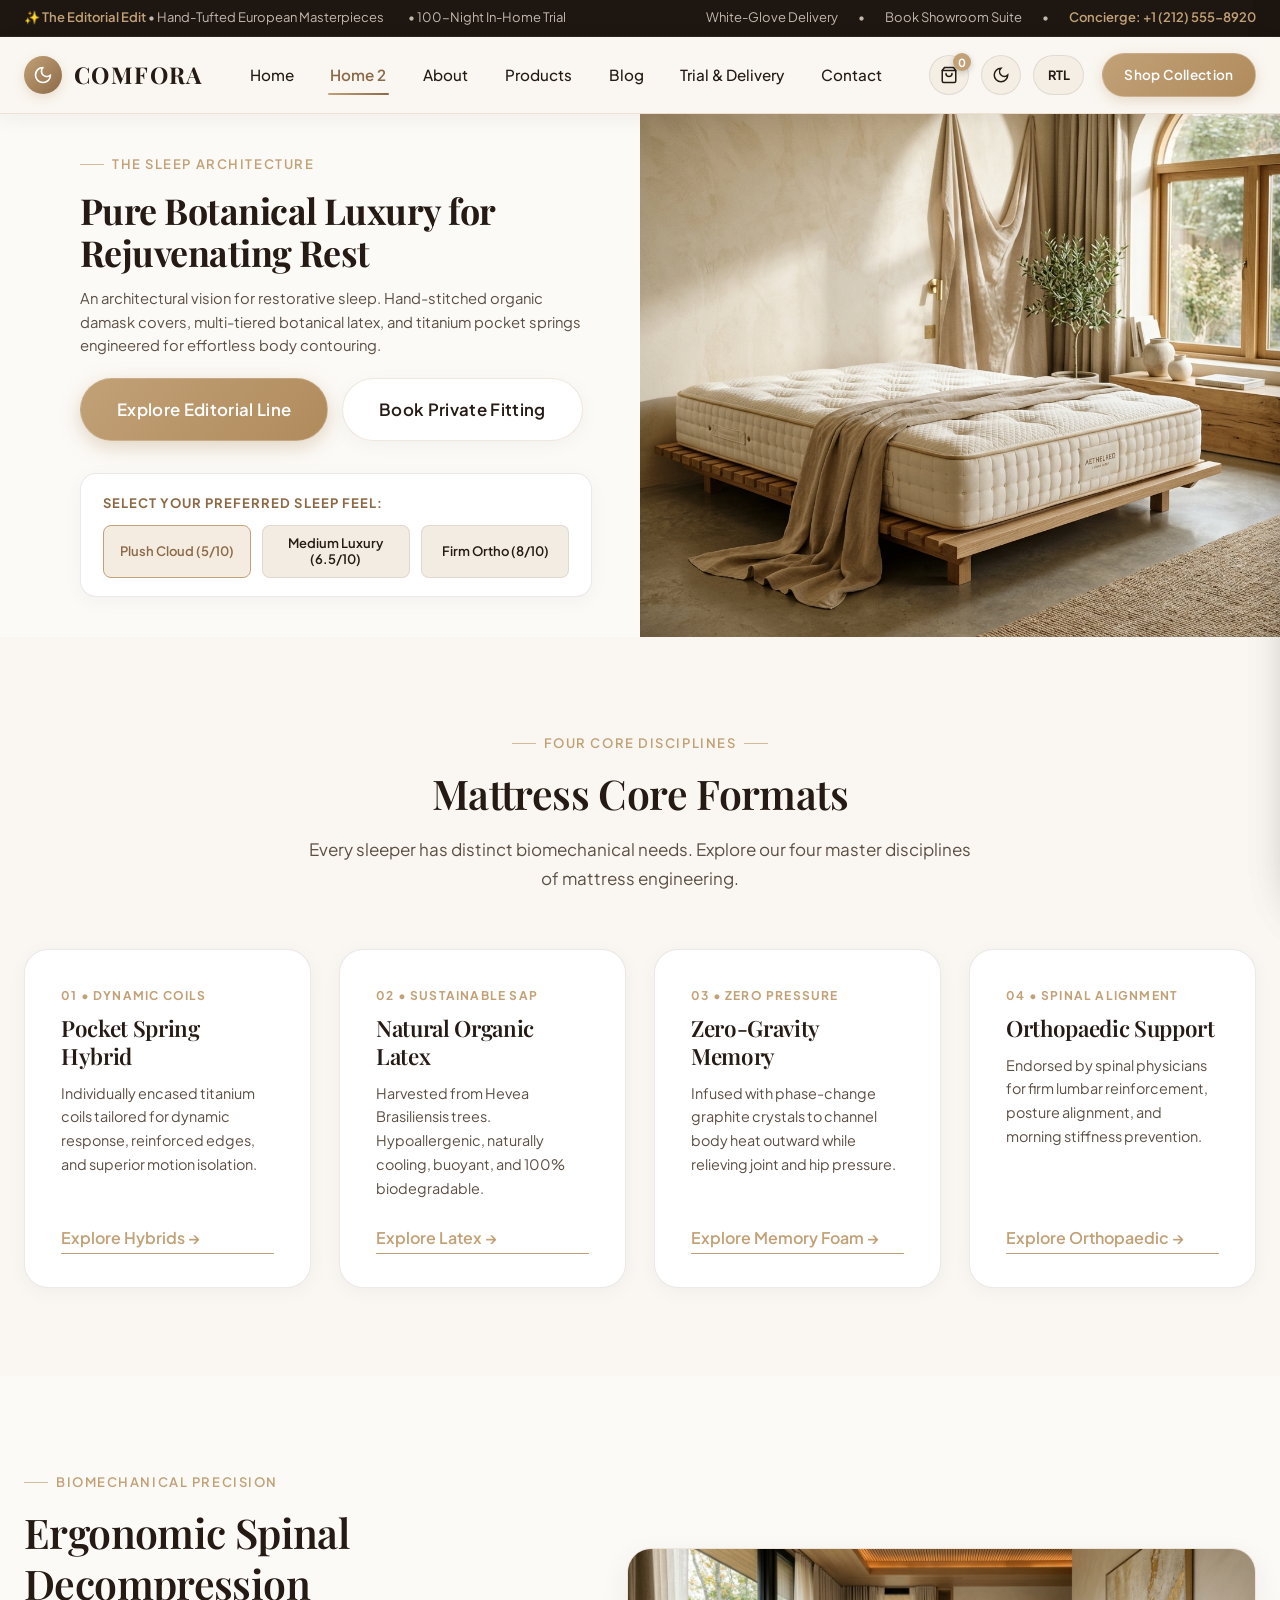
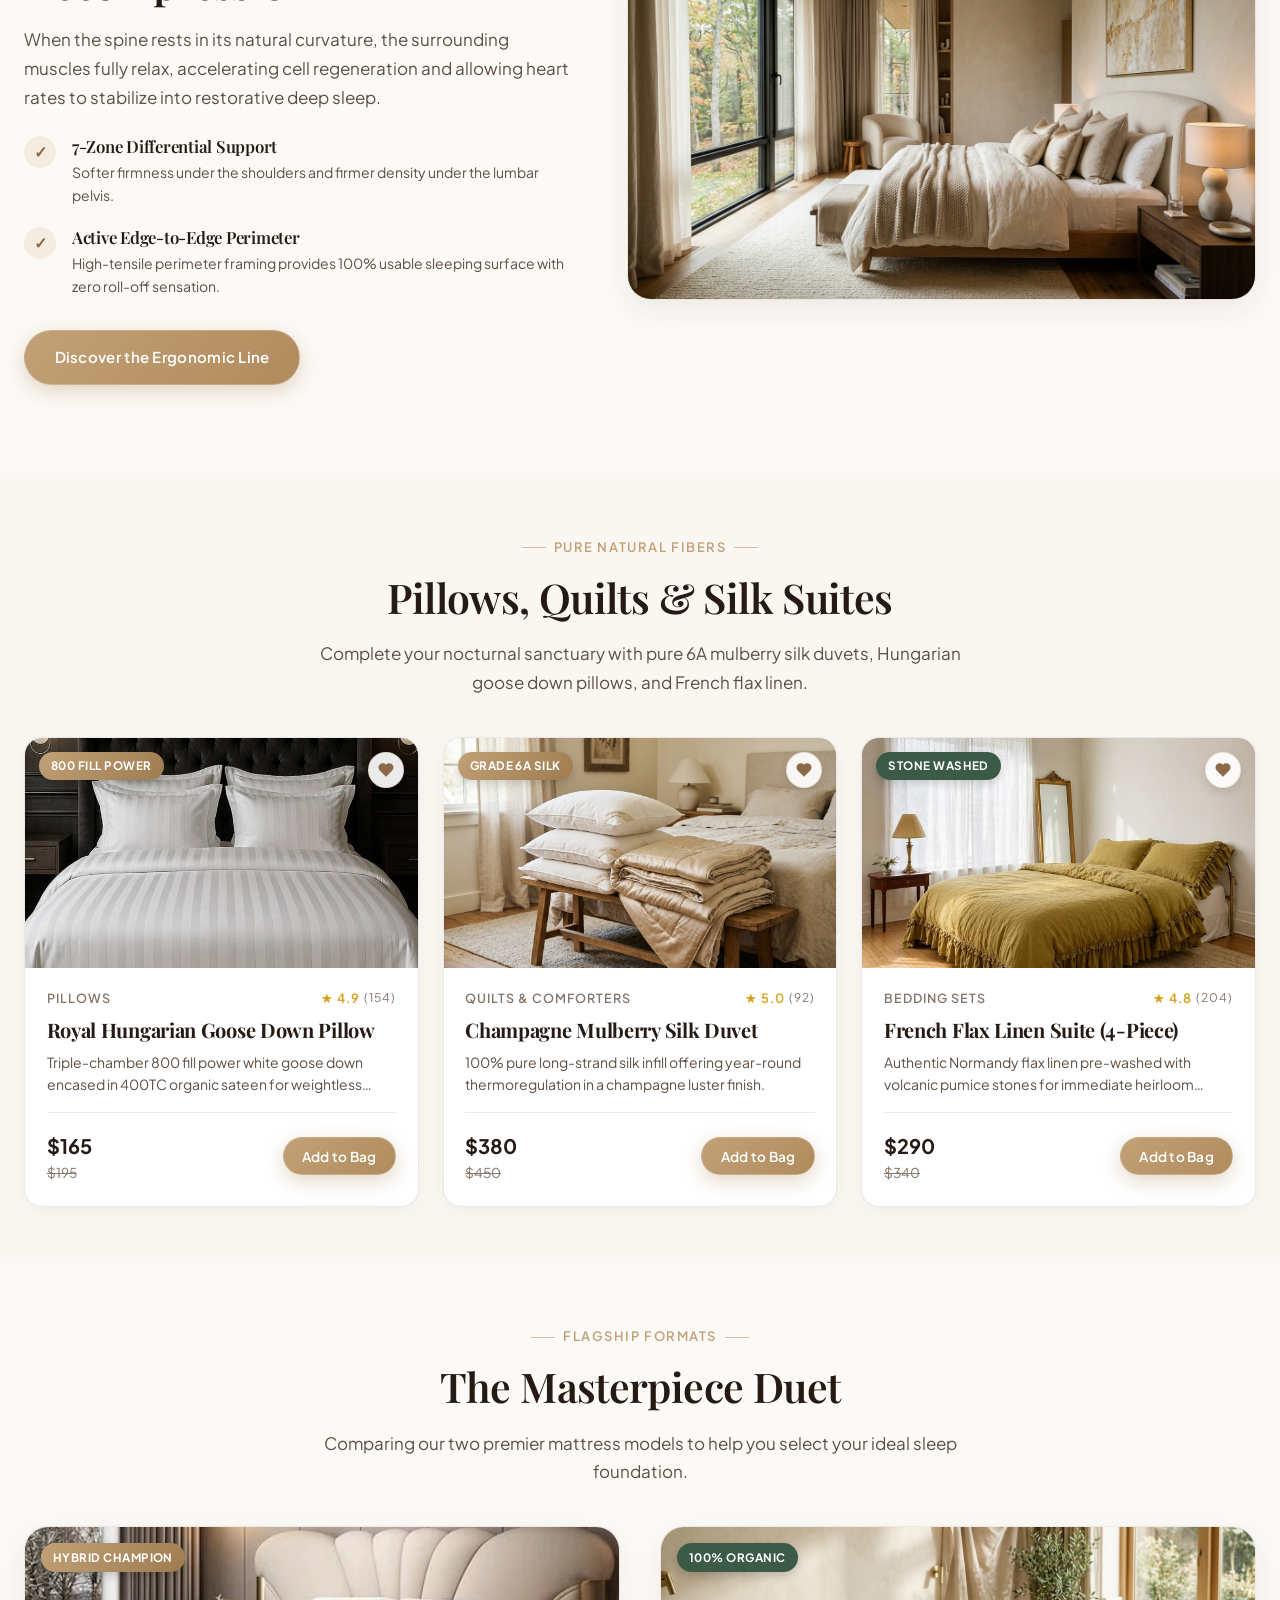
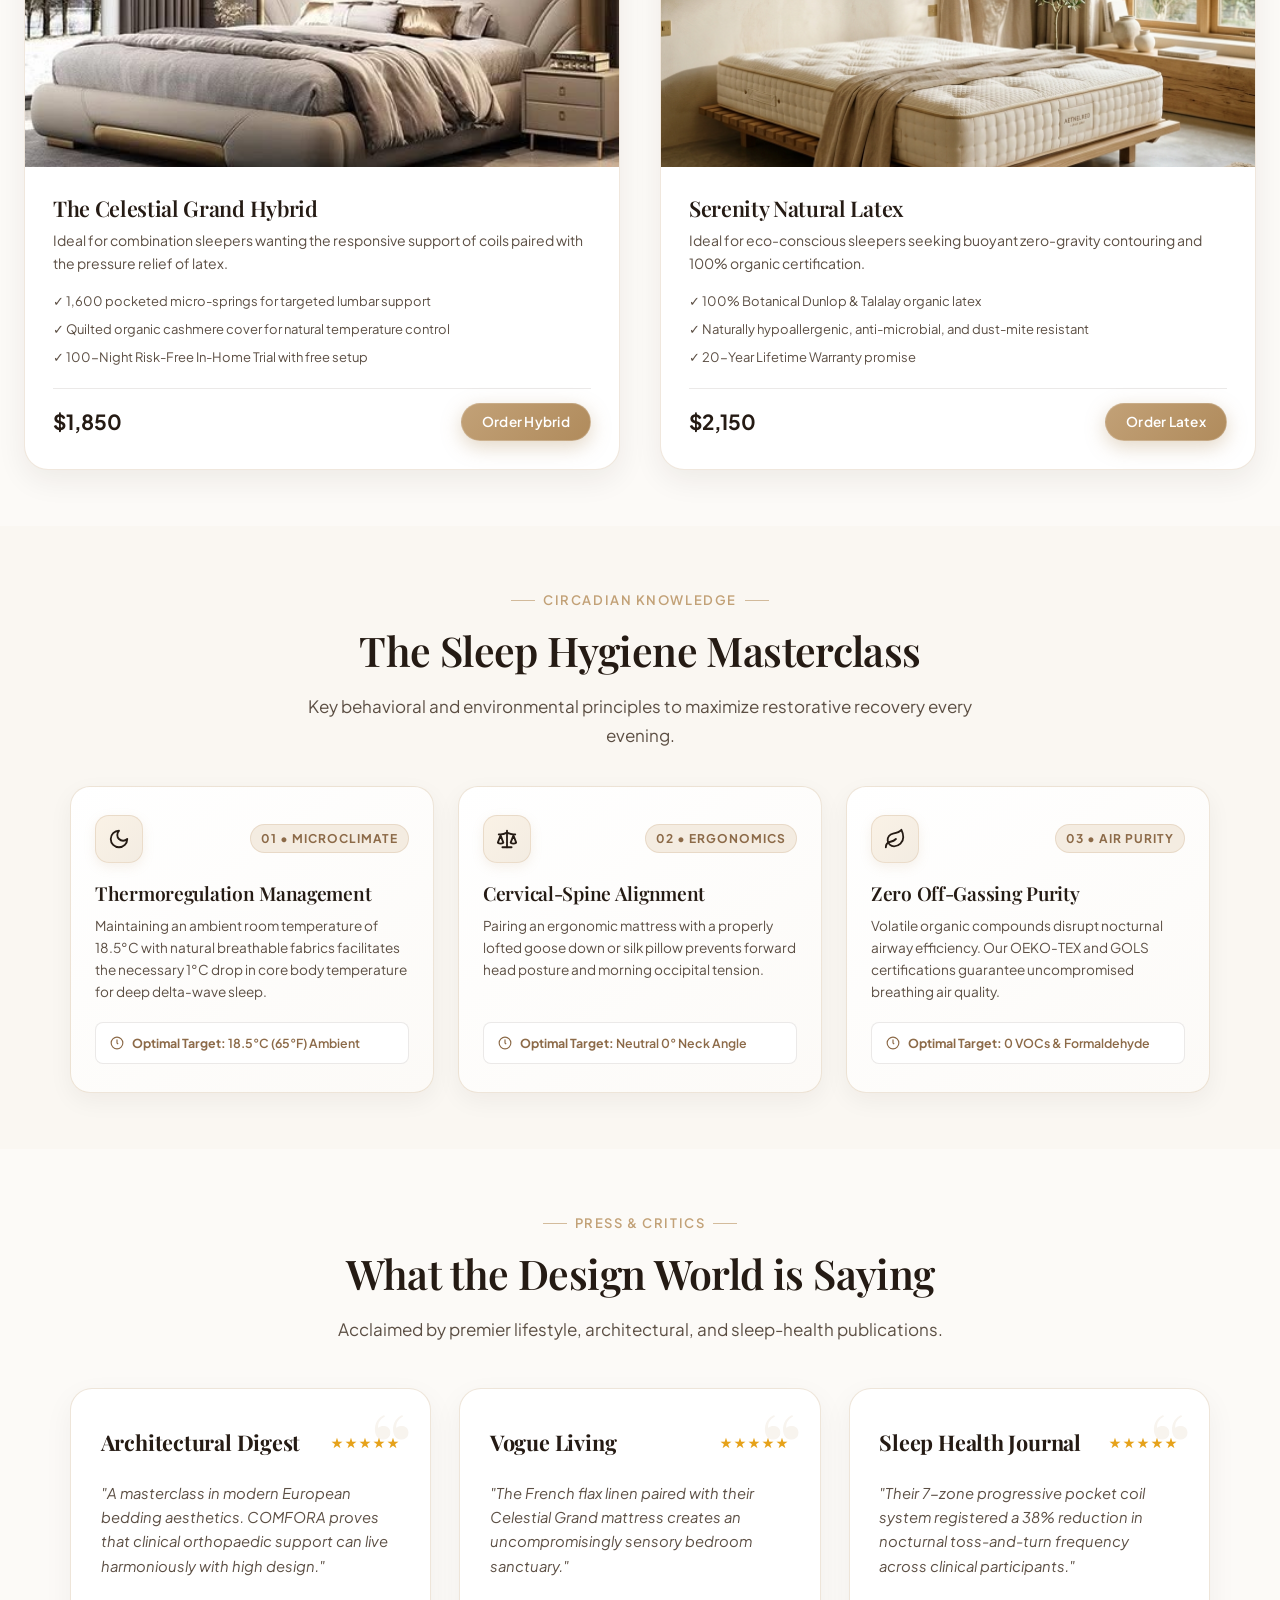
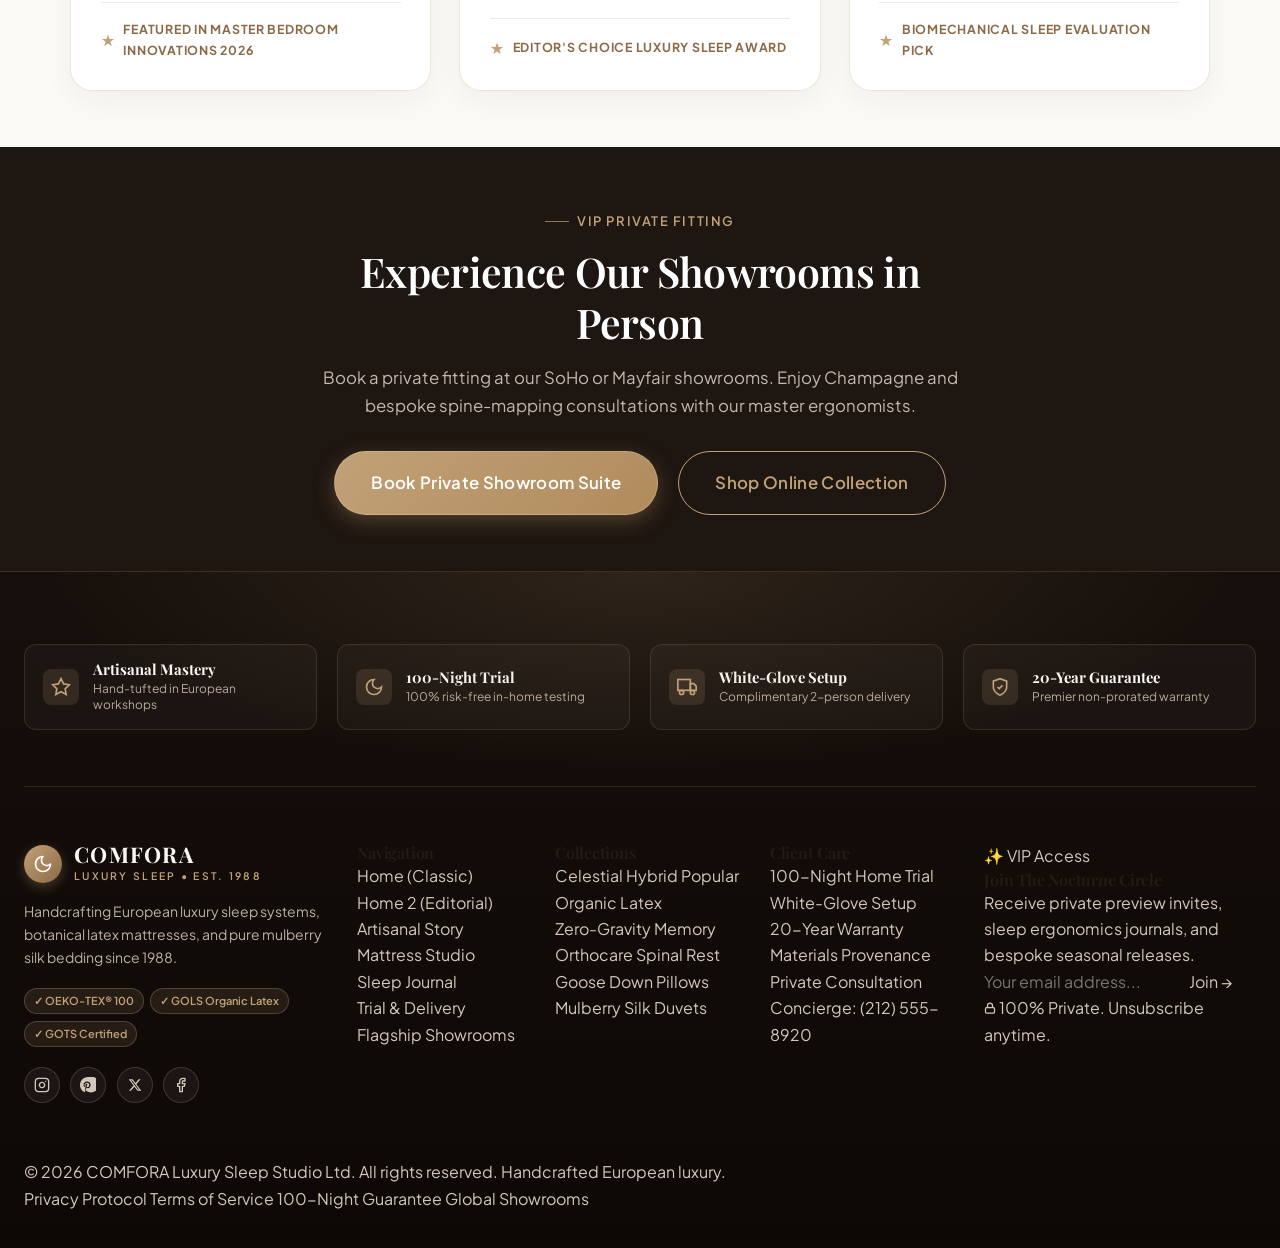
==== commit 0e44c769: "Fix mobile view alignment, add .nojekyll and GitHub Pages deployment workflow" ====
--- a/home2.html
+++ b/home2.html
@@ -125,7 +125,7 @@
           An architectural vision for restorative sleep. Hand-stitched organic damask covers, multi-tiered botanical latex, and titanium pocket springs engineered for effortless body contouring.
         </p>
 
-        <div style="display: flex; gap: 1rem; flex-wrap: wrap;">
+        <div class="hero-btn-group">
           <a href="products.html" class="btn btn-primary btn-lg">Explore Editorial Line</a>
           <a href="contact.html" class="btn btn-secondary btn-lg">Book Private Fitting</a>
         </div>
--- a/assets/css/style.css
+++ b/assets/css/style.css
@@ -1137,24 +1137,35 @@
   max-width: 85vw;
   height: 100vh;
   background-color: var(--bg-card);
-  z-index: 1100;
-  box-shadow: -8px 0 30px rgba(0,0,0,0.15);
-  transition: right var(--transition-normal);
+  z-index: 100000;
+  box-shadow: -8px 0 30px rgba(0,0,0,0.25);
+  transition: right var(--transition-normal), left var(--transition-normal);
   display: flex;
   flex-direction: column;
-  padding: 2rem 1.5rem;
+  padding: 1.75rem 1.25rem;
   overflow-y: auto;
+}
+
+[dir="rtl"] .mobile-nav-drawer {
+  right: auto;
+  left: -100%;
+  box-shadow: 8px 0 30px rgba(0,0,0,0.25);
 }
 
 .mobile-nav-drawer.open {
   right: 0;
 }
 
+[dir="rtl"] .mobile-nav-drawer.open {
+  right: auto;
+  left: 0;
+}
+
 .mobile-nav-header {
   display: flex;
   align-items: center;
   justify-content: space-between;
-  margin-bottom: 2rem;
+  margin-bottom: 1.5rem;
   padding-bottom: 1rem;
   border-bottom: 1px solid var(--border-light);
 }
@@ -1168,29 +1179,45 @@
   justify-content: center;
   background-color: var(--bg-secondary);
   color: var(--text-primary);
+  border: 1px solid var(--border-light);
+  cursor: pointer;
+  font-size: 1rem;
+  transition: all var(--transition-fast);
+}
+
+.mobile-nav-close:hover {
+  background-color: var(--accent-gold-light);
+  color: var(--accent-bronze);
 }
 
 .mobile-nav-links {
   display: flex;
   flex-direction: column;
-  gap: 1.25rem;
-  margin-bottom: 2rem;
+  gap: 0.5rem;
+  margin-bottom: 1.5rem;
 }
 
 .mobile-nav-link {
-  font-size: 1.15rem;
-  font-family: var(--font-serif);
+  font-size: 1.05rem;
+  font-family: var(--font-sans);
+  font-weight: 500;
   color: var(--text-primary);
   display: flex;
   align-items: center;
   justify-content: space-between;
-  padding-bottom: 0.5rem;
-  border-bottom: 1px solid rgba(0,0,0,0.04);
-}
-
+  padding: 0.75rem 0.5rem;
+  border-bottom: 1px solid var(--border-light);
+  text-decoration: none;
+  border-radius: var(--radius-sm);
+  transition: all var(--transition-fast);
+}
+
+.mobile-nav-link:hover,
 .mobile-nav-link.active {
-  color: var(--accent-bronze);
-  font-weight: 700;
+  color: var(--accent-gold);
+  background-color: rgba(194, 161, 119, 0.08);
+  font-weight: 600;
+  padding-left: 0.75rem;
 }
 
 .mobile-nav-backdrop {
@@ -1199,9 +1226,10 @@
   left: 0;
   width: 100vw;
   height: 100vh;
-  background-color: rgba(30, 22, 17, 0.6);
-  backdrop-filter: blur(4px);
-  z-index: 1050;
+  background-color: rgba(20, 14, 10, 0.65);
+  backdrop-filter: blur(6px);
+  -webkit-backdrop-filter: blur(6px);
+  z-index: 99999;
   opacity: 0;
   pointer-events: none;
   transition: opacity var(--transition-normal);
@@ -1356,6 +1384,9 @@
   border-color: var(--accent-gold);
   transform: translateY(-2px);
   box-shadow: 0 4px 12px rgba(194, 161, 119, 0.35);
+}
+
+@media (max-width: 992px) {
   .footer-top-strip {
     grid-template-columns: repeat(2, 1fr);
     gap: 1rem;
@@ -1405,10 +1436,26 @@
     justify-content: center;
     gap: 1rem;
   }
+}
+
+/* Tablet & Mobile Header Breakpoints */
+@media (max-width: 1024px) {
+  .main-nav {
+    display: none !important;
+  }
+
+  .hamburger-btn {
+    display: flex !important;
+  }
+
+  .header-cta-btn {
+    display: none !important;
+  }
+}
 
 @media (max-width: 768px) {
   .top-bar {
-    display: none;
+    display: none !important;
   }
   
   .container {
@@ -1416,9 +1463,25 @@
     padding-right: 1rem !important;
   }
 
-  .header-inner {
-    height: 65px;
-    padding: 0 0.85rem;
+  .header-inner,
+  .header-container {
+    height: 64px !important;
+    padding: 0 0.5rem !important;
+  }
+
+  .brand-logo {
+    gap: 0.5rem !important;
+  }
+
+  .brand-icon {
+    width: 34px !important;
+    height: 34px !important;
+    min-width: 34px !important;
+  }
+
+  .brand-icon svg {
+    width: 18px !important;
+    height: 18px !important;
   }
 
   .brand-name {
@@ -1433,7 +1496,30 @@
   }
 
   .brand-tagline {
-    display: none;
+    display: none !important;
+  }
+
+  .header-actions {
+    gap: 0.35rem !important;
+  }
+
+  .header-action-btn {
+    width: 36px !important;
+    height: 36px !important;
+    min-width: 36px !important;
+  }
+
+  .header-rtl-btn {
+    height: 36px !important;
+    padding: 0 0.55rem !important;
+    font-size: 0.75rem !important;
+  }
+
+  .hamburger-btn {
+    width: 36px !important;
+    height: 36px !important;
+    min-width: 36px !important;
+    display: flex !important;
   }
 
   .btn {
--- a/assets/css/pages.css
+++ b/assets/css/pages.css
@@ -1892,18 +1892,75 @@
 
 @media (max-width: 768px) {
   .hero-trust-bar {
-    grid-template-columns: 1fr;
-    gap: 1rem;
+    display: grid !important;
+    grid-template-columns: repeat(3, 1fr) !important;
+    gap: 0.5rem !important;
+    padding-top: 1.25rem !important;
+    margin-top: 0.25rem !important;
+    border-top: 1px solid var(--border-light) !important;
+  }
+
+  .hero-trust-bar .trust-item {
+    display: flex !important;
+    flex-direction: column !important;
+    align-items: center !important;
+    text-align: center !important;
+    gap: 0.35rem !important;
+    padding: 0.65rem 0.25rem !important;
+    background: var(--bg-card) !important;
+    border: 1px solid var(--border-light) !important;
+    border-radius: var(--radius-md) !important;
+    box-shadow: var(--shadow-subtle);
+  }
+
+  .hero-trust-bar .trust-icon {
+    width: 32px !important;
+    height: 32px !important;
+    border: 1px solid var(--border-subtle) !important;
+    background: var(--accent-gold-light) !important;
+    margin: 0 auto !important;
+  }
+
+  .hero-trust-bar .trust-icon svg {
+    width: 15px !important;
+    height: 15px !important;
+  }
+
+  .hero-trust-bar .trust-text {
+    font-size: 0.7rem !important;
+    line-height: 1.25 !important;
+    text-align: center !important;
+  }
+
+  .hero-trust-bar .trust-text strong {
+    font-size: 0.72rem !important;
+    font-weight: 700 !important;
+    color: var(--text-primary) !important;
+    line-height: 1.2 !important;
+    display: block !important;
+  }
+
+  .hero-trust-bar .trust-text span {
+    font-size: 0.62rem !important;
+    color: var(--text-muted) !important;
+    display: block !important;
+    margin-top: 2px !important;
+    line-height: 1.2 !important;
   }
 
   .hero-btn-group {
     flex-direction: column !important;
     width: 100% !important;
     gap: 0.75rem !important;
+    margin-bottom: 1.5rem !important;
   }
 
   .hero-btn-group .btn {
     width: 100% !important;
+  }
+
+  .hero-split-left {
+    padding: 2rem 1rem !important;
   }
   
   .collections-grid,
@@ -2072,6 +2129,18 @@
 
   .digit-val {
     font-size: 1.25rem !important;
+  }
+}
+
+@media (max-width: 480px) {
+  .hero-trust-bar {
+    gap: 0.35rem !important;
+  }
+  .hero-trust-bar .trust-item {
+    padding: 0.5rem 0.2rem !important;
+  }
+  .hero-trust-bar .trust-text span {
+    display: none !important;
   }
 }
 
